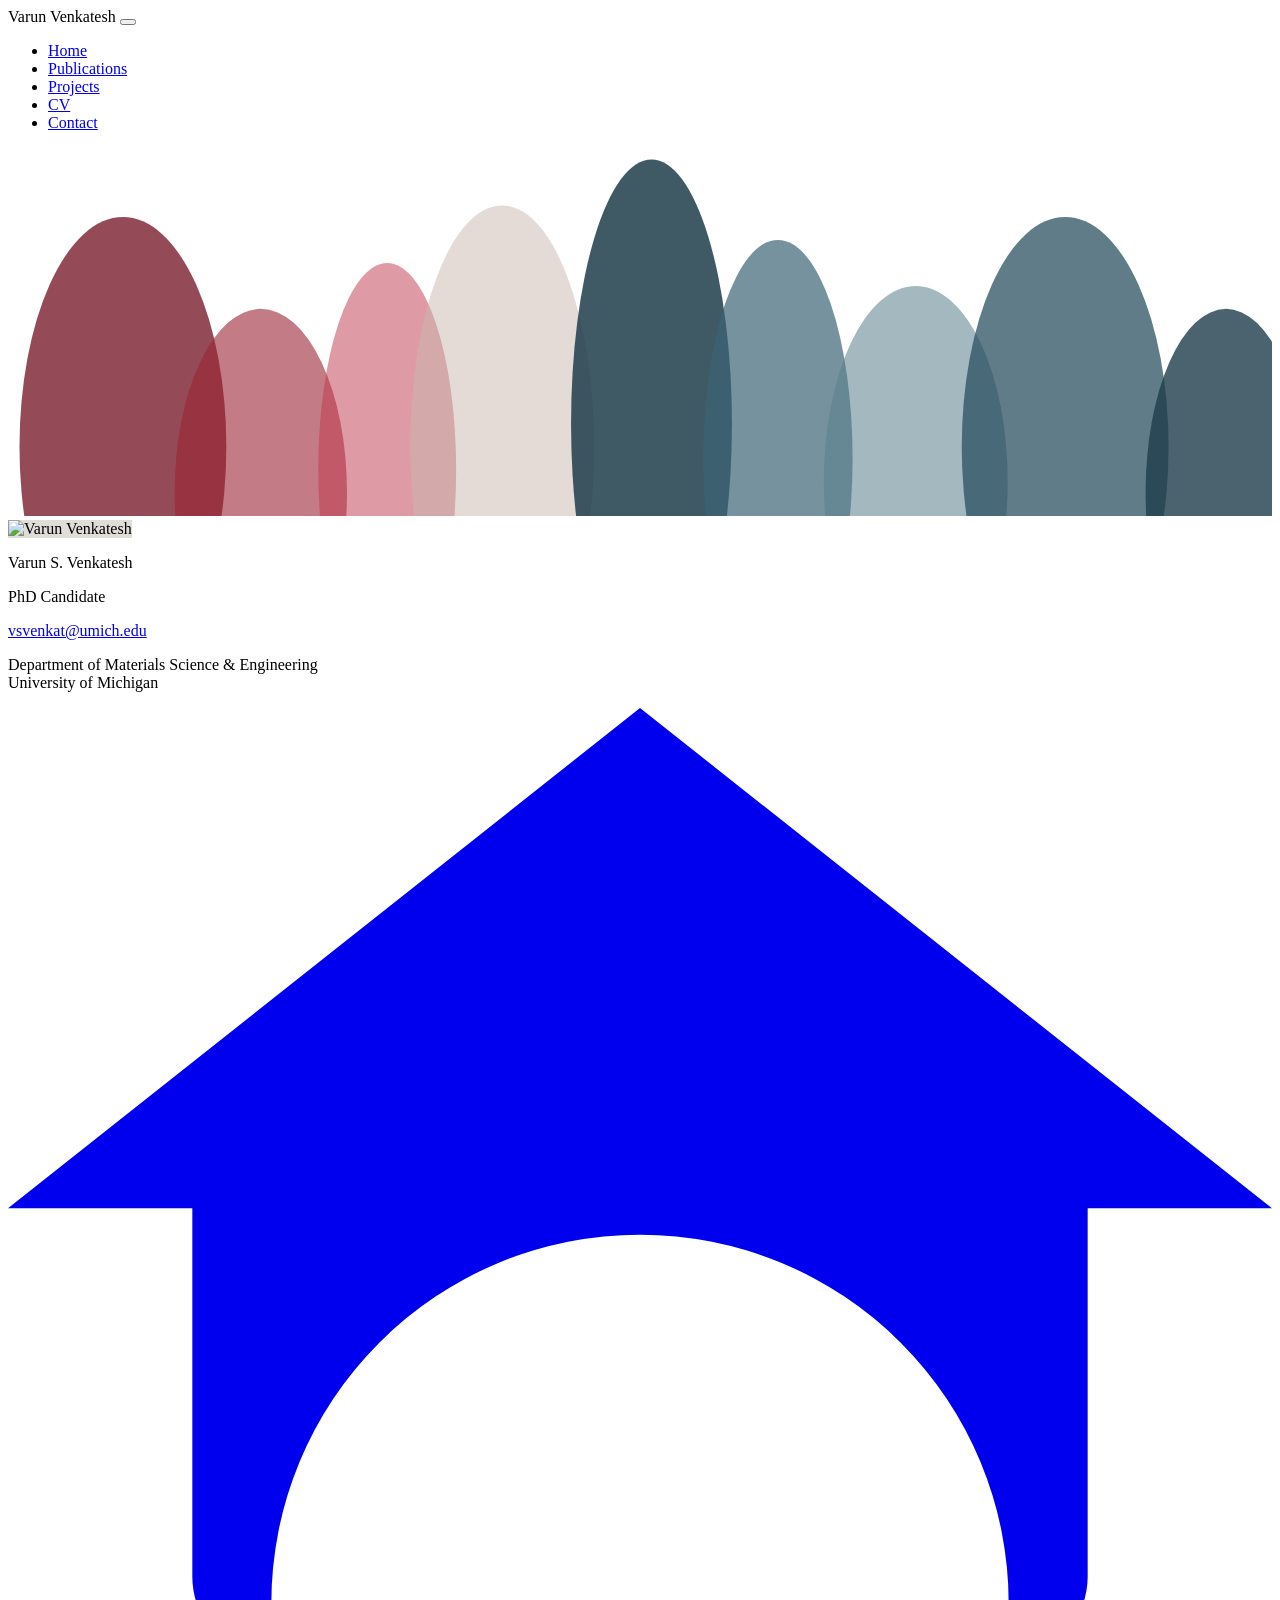
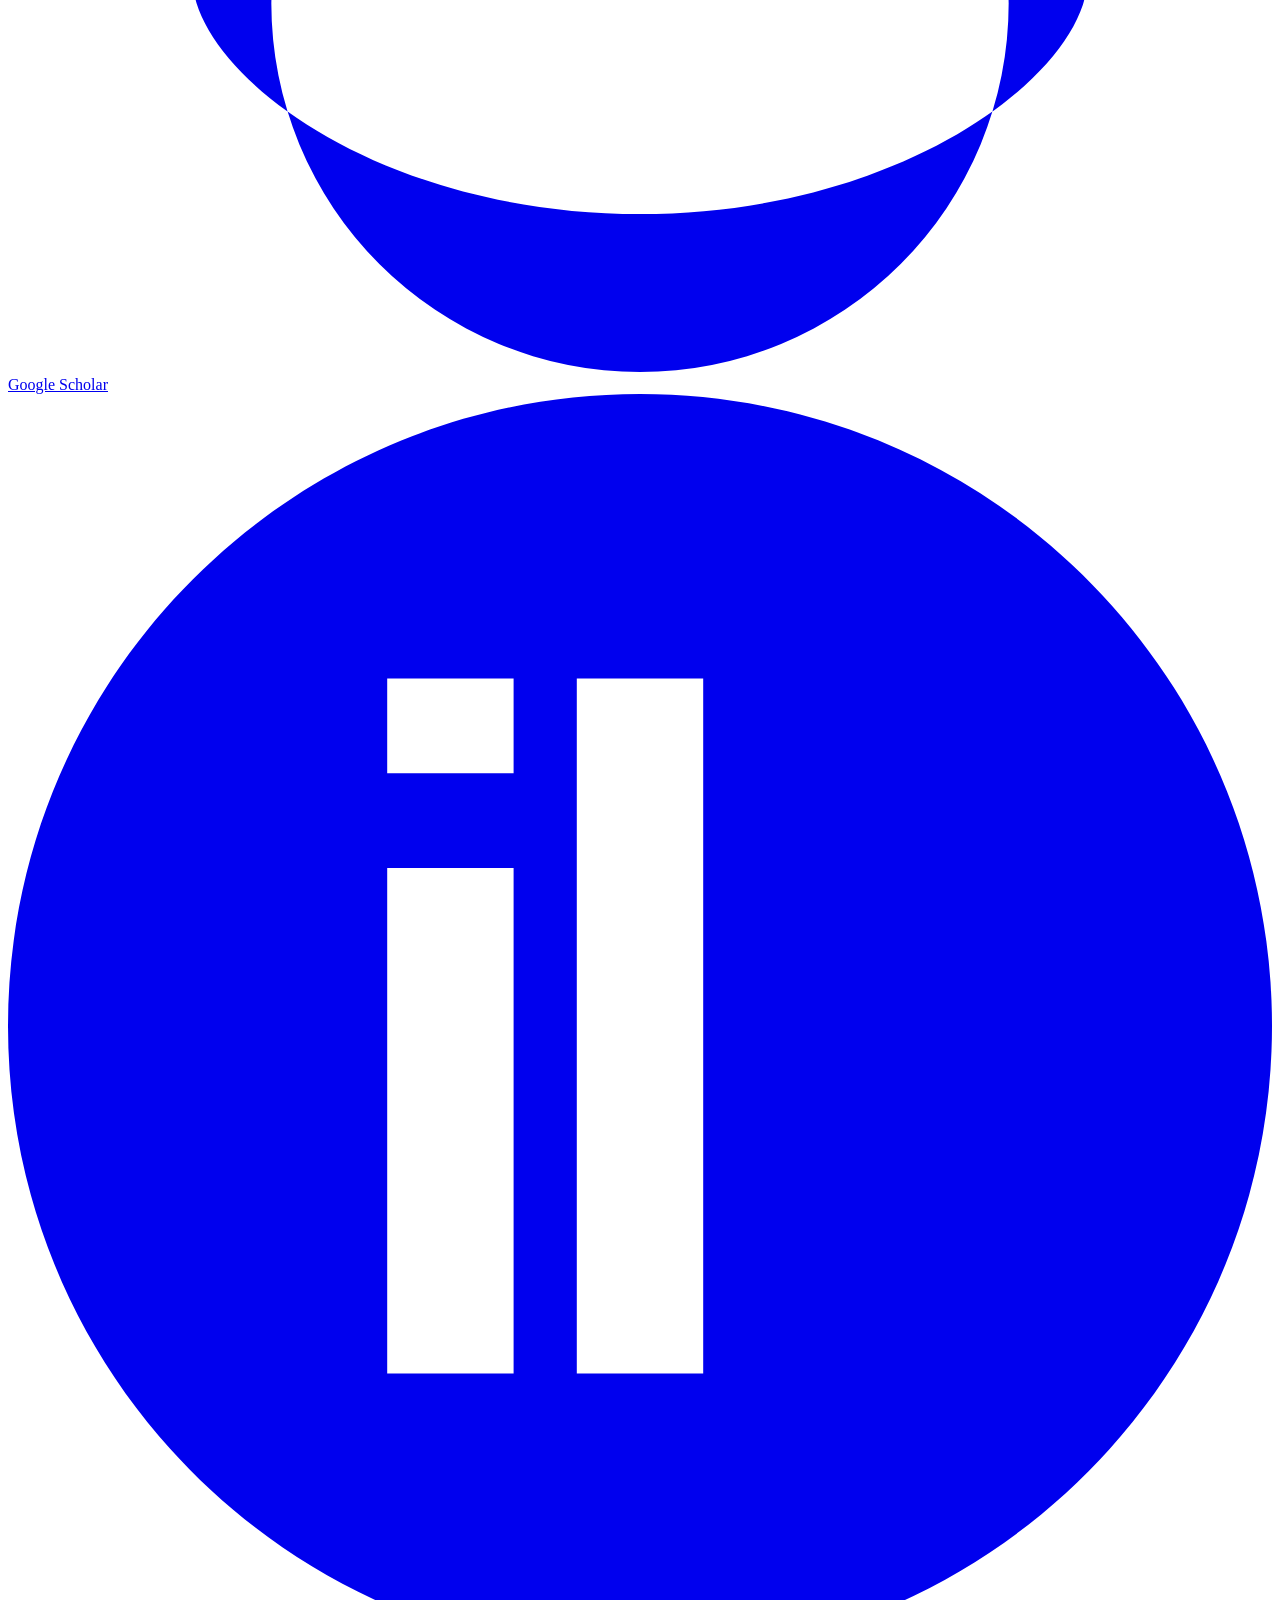
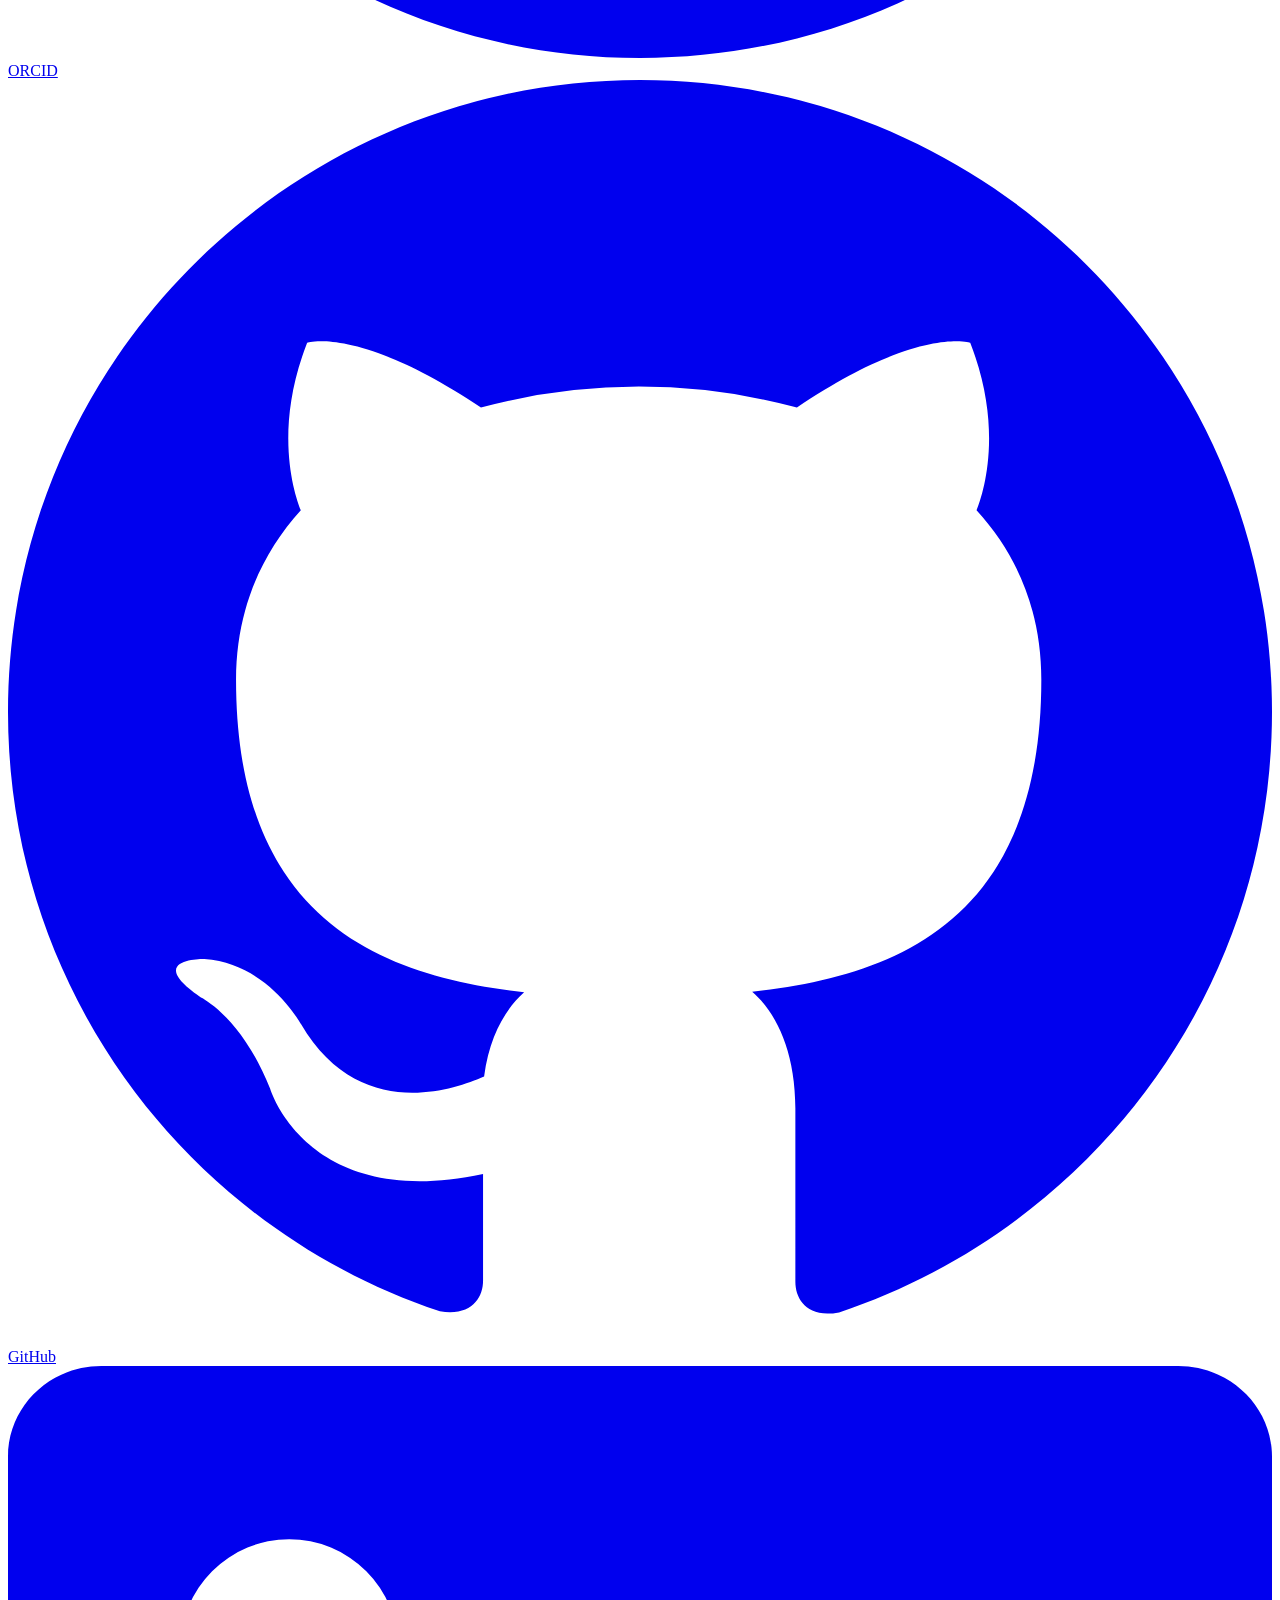
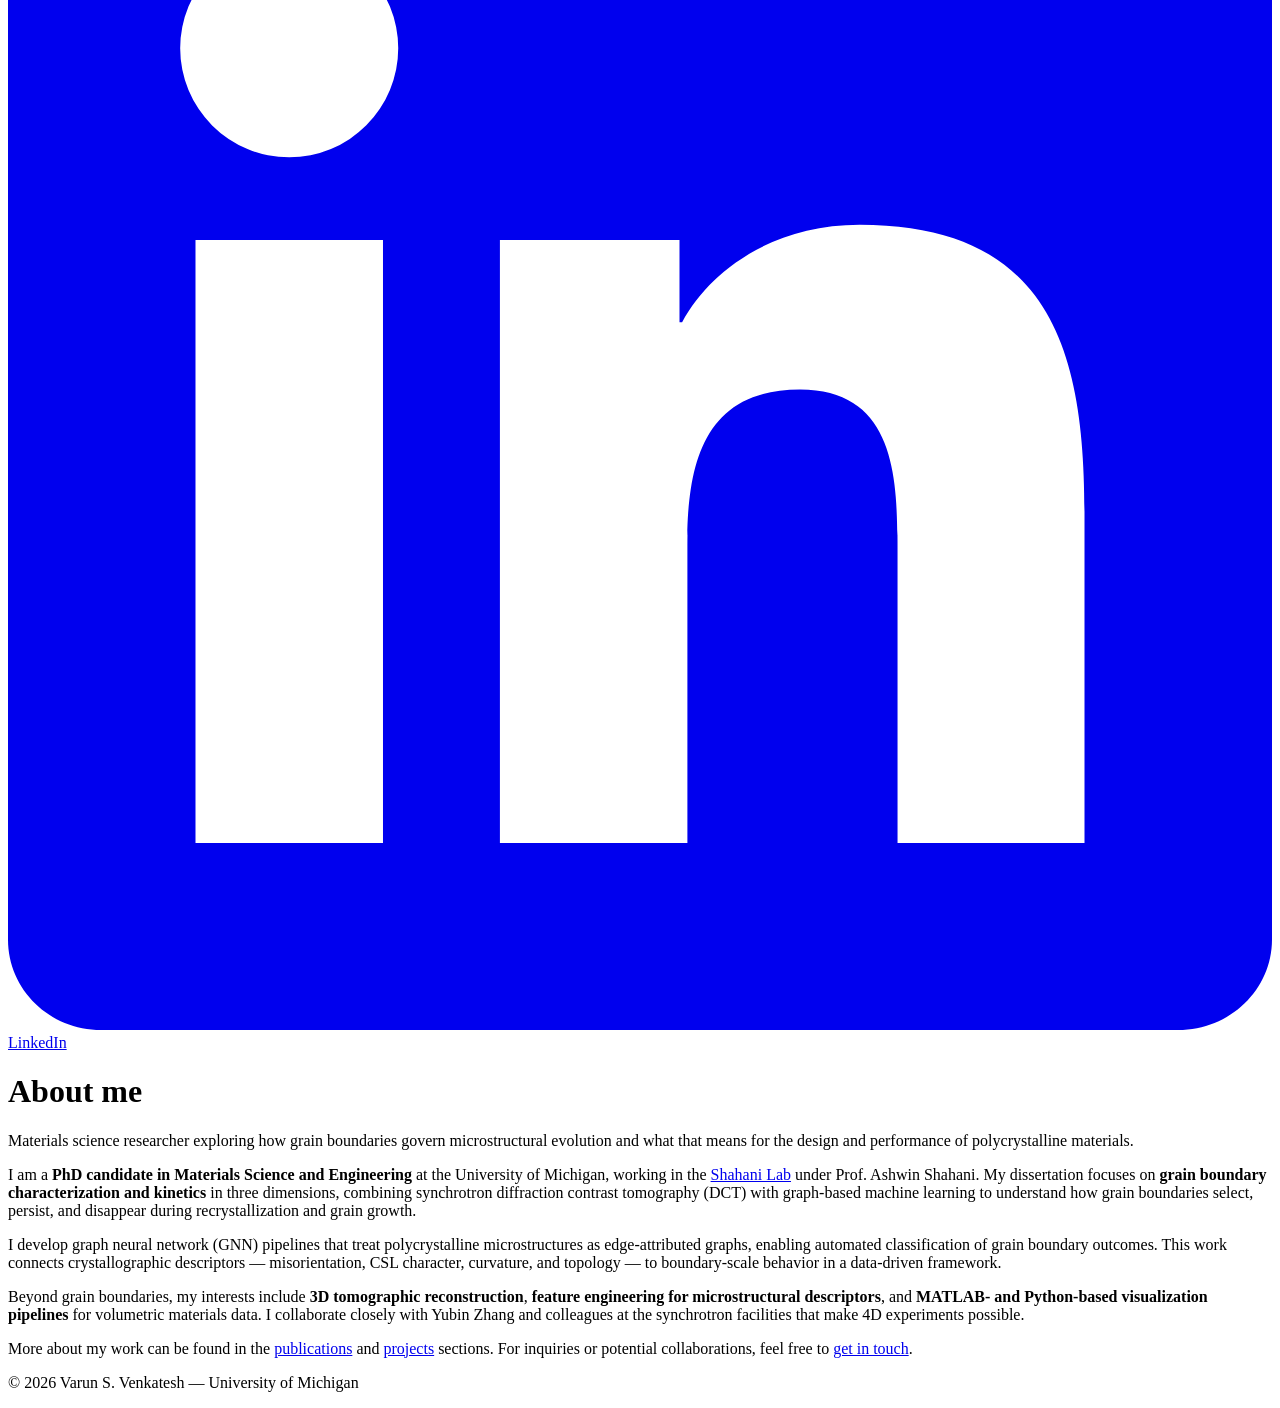
==== index.html @ a3929ce4 "Add files via upload" ====
<!DOCTYPE html>
<html lang="en">
<head>
  <meta charset="UTF-8" />
  <meta name="viewport" content="width=device-width, initial-scale=1.0" />
  <title>Varun Venkatesh — Materials Science Researcher</title>
  <meta name="description" content="Varun Venkatesh — materials science researcher at the University of Michigan working on grain boundary analysis, microstructural characterization, and machine learning for polycrystalline systems." />
  <link rel="preconnect" href="https://fonts.googleapis.com" />
  <link rel="preconnect" href="https://fonts.gstatic.com" crossorigin />
  <link href="https://fonts.googleapis.com/css2?family=DM+Sans:wght@400;500;600;700&family=Lora:ital,wght@0,400;0,700;1,400&display=swap" rel="stylesheet" />
  <link rel="stylesheet" href="assets/css/style.css" />
</head>
<body>

<!-- ── Navigation ───────────────────────────── -->
<nav>
  <div class="nav-inner">
    <span class="nav-brand">Varun Venkatesh</span>
    <button class="hamburger" aria-label="Menu">
      <span></span><span></span><span></span>
    </button>
    <ul class="nav-links">
      <li><a href="index.html" class="active">Home</a></li>
      <li><a href="publications.html">Publications</a></li>
      <li><a href="projects.html">Projects</a></li>
      <li><a href="cv.html">CV</a></li>
      <li><a href="contact.html">Contact</a></li>
    </ul>
  </div>
</nav>

<!-- ── Hero Banner ──────────────────────────── -->
<!-- Replace the SVG below with an <img src="assets/img/banner.jpg"> if you have a banner photo -->
<div class="hero-banner-fallback" aria-hidden="true">
  <svg viewBox="0 0 1100 320" preserveAspectRatio="xMidYMid slice" xmlns="http://www.w3.org/2000/svg">
    <!-- abstract silhouette shapes inspired by reference site -->
    <ellipse cx="100" cy="260" rx="90" ry="200" fill="#7a1e2e" opacity="0.8"/>
    <ellipse cx="220" cy="300" rx="75" ry="160" fill="#9b2335" opacity="0.6"/>
    <ellipse cx="330" cy="280" rx="60" ry="180" fill="#c0394d" opacity="0.5"/>
    <ellipse cx="430" cy="260" rx="80" ry="210" fill="#c9b8b0" opacity="0.5"/>
    <ellipse cx="560" cy="240" rx="70" ry="230" fill="#1e3d4a" opacity="0.85"/>
    <ellipse cx="670" cy="270" rx="65" ry="190" fill="#3d6475" opacity="0.7"/>
    <ellipse cx="790" cy="290" rx="80" ry="170" fill="#5a7e8c" opacity="0.55"/>
    <ellipse cx="920" cy="260" rx="90" ry="200" fill="#2a5060" opacity="0.75"/>
    <ellipse cx="1060" cy="300" rx="70" ry="160" fill="#1e3d4a" opacity="0.8"/>
  </svg>
</div>

<!-- ── Main Content ──────────────────────────── -->
<main class="page-wrapper">
  <div class="profile-row">

    <!-- Left: profile card -->
    <aside class="profile-card">
      <!-- Replace src with your actual photo path -->
      <img
        class="profile-photo"
        src="assets/img/profile.jpg"
        alt="Varun Venkatesh"
        onerror="this.style.background='#e0ddd8';this.removeAttribute('src')"
      />
      <p class="profile-name">Varun S. Venkatesh</p>
      <p class="profile-title">PhD Candidate</p>
      <a class="profile-email" href="mailto:vsvenkat@umich.edu">vsvenkat@umich.edu</a>
      <p class="profile-affil">
        Department of Materials Science &amp; Engineering<br/>
        University of Michigan
      </p>

      <div class="social-links">
        <a href="https://scholar.google.com" target="_blank" rel="noopener">
          <!-- Google Scholar icon -->
          <svg class="social-icon" viewBox="0 0 24 24" fill="currentColor" xmlns="http://www.w3.org/2000/svg">
            <path d="M12 24a7 7 0 1 1 0-14 7 7 0 0 1 0 14zm0-24L0 9.5h3.5v7C3.5 18.3 7 21 12 21s8.5-2.7 8.5-4.5v-7H24L12 0z"/>
          </svg>
          Google Scholar
        </a>
        <a href="https://orcid.org" target="_blank" rel="noopener">
          <svg class="social-icon" viewBox="0 0 24 24" fill="currentColor" xmlns="http://www.w3.org/2000/svg">
            <path d="M12 0C5.37 0 0 5.37 0 12s5.37 12 12 12 12-5.37 12-12S18.63 0 12 0zm-1.2 5.4h2.4v13.2h-2.4V5.4zm-3.6 0h2.4v1.8H7.2V5.4zm0 3.6h2.4v9.6H7.2V9z"/>
          </svg>
          ORCID
        </a>
        <a href="https://github.com/yourusername" target="_blank" rel="noopener">
          <svg class="social-icon" viewBox="0 0 24 24" fill="currentColor" xmlns="http://www.w3.org/2000/svg">
            <path d="M12 0C5.37 0 0 5.37 0 12c0 5.3 3.44 9.8 8.2 11.38.6.1.82-.26.82-.58v-2.03c-3.34.72-4.04-1.61-4.04-1.61-.54-1.38-1.33-1.75-1.33-1.75-1.08-.74.08-.72.08-.72 1.2.08 1.83 1.23 1.83 1.23 1.07 1.83 2.8 1.3 3.48 1 .1-.78.42-1.3.76-1.6-2.67-.3-5.47-1.33-5.47-5.93 0-1.31.47-2.38 1.23-3.22-.12-.3-.53-1.52.12-3.18 0 0 1-.32 3.3 1.23a11.5 11.5 0 0 1 6 0c2.28-1.55 3.29-1.23 3.29-1.23.65 1.66.24 2.88.12 3.18.77.84 1.23 1.91 1.23 3.22 0 4.61-2.81 5.63-5.49 5.92.43.37.82 1.1.82 2.22v3.29c0 .32.21.7.83.58C20.57 21.8 24 17.3 24 12c0-6.63-5.37-12-12-12z"/>
          </svg>
          GitHub
        </a>
        <a href="https://linkedin.com" target="_blank" rel="noopener">
          <svg class="social-icon" viewBox="0 0 24 24" fill="currentColor" xmlns="http://www.w3.org/2000/svg">
            <path d="M20.45 20.45h-3.56v-5.57c0-1.33-.03-3.04-1.85-3.04-1.86 0-2.14 1.45-2.14 2.95v5.66H9.34V9h3.41v1.56h.05c.48-.9 1.64-1.85 3.37-1.85 3.6 0 4.27 2.37 4.27 5.45v6.3zM5.34 7.43a2.07 2.07 0 1 1 0-4.14 2.07 2.07 0 0 1 0 4.14zm1.78 13.02H3.56V9h3.56v11.45zM22.22 0H1.77C.79 0 0 .77 0 1.72v20.56C0 23.23.79 24 1.77 24h20.45C23.2 24 24 23.23 24 22.28V1.72C24 .77 23.2 0 22.22 0z"/>
          </svg>
          LinkedIn
        </a>
      </div>
    </aside>

    <!-- Right: bio -->
    <div class="bio-col">
      <h1>About me</h1>
      <p class="tagline">
        Materials science researcher exploring how grain boundaries govern microstructural evolution and what that means for the design and performance of polycrystalline materials.
      </p>
      <p>
        I am a <strong>PhD candidate in Materials Science and Engineering</strong> at the University of Michigan, working in the <a href="https://shahanilab.engin.umich.edu" target="_blank" rel="noopener">Shahani Lab</a> under Prof. Ashwin Shahani. My dissertation focuses on <strong>grain boundary characterization and kinetics</strong> in three dimensions, combining synchrotron diffraction contrast tomography (DCT) with graph-based machine learning to understand how grain boundaries select, persist, and disappear during recrystallization and grain growth.
      </p>
      <p>
        I develop graph neural network (GNN) pipelines that treat polycrystalline microstructures as edge-attributed graphs, enabling automated classification of grain boundary outcomes. This work connects crystallographic descriptors — misorientation, CSL character, curvature, and topology — to boundary-scale behavior in a data-driven framework.
      </p>
      <p>
        Beyond grain boundaries, my interests include <strong>3D tomographic reconstruction</strong>, <strong>feature engineering for microstructural descriptors</strong>, and <strong>MATLAB- and Python-based visualization pipelines</strong> for volumetric materials data. I collaborate closely with Yubin Zhang and colleagues at the synchrotron facilities that make 4D experiments possible.
      </p>
      <p>
        More about my work can be found in the <a href="publications.html">publications</a> and <a href="projects.html">projects</a> sections. For inquiries or potential collaborations, feel free to <a href="contact.html">get in touch</a>.
      </p>
    </div>

  </div>
</main>

<footer>
  <p>&copy; 2026 Varun S. Venkatesh &mdash; University of Michigan</p>
</footer>

<script src="assets/js/main.js"></script>
</body>
</html>
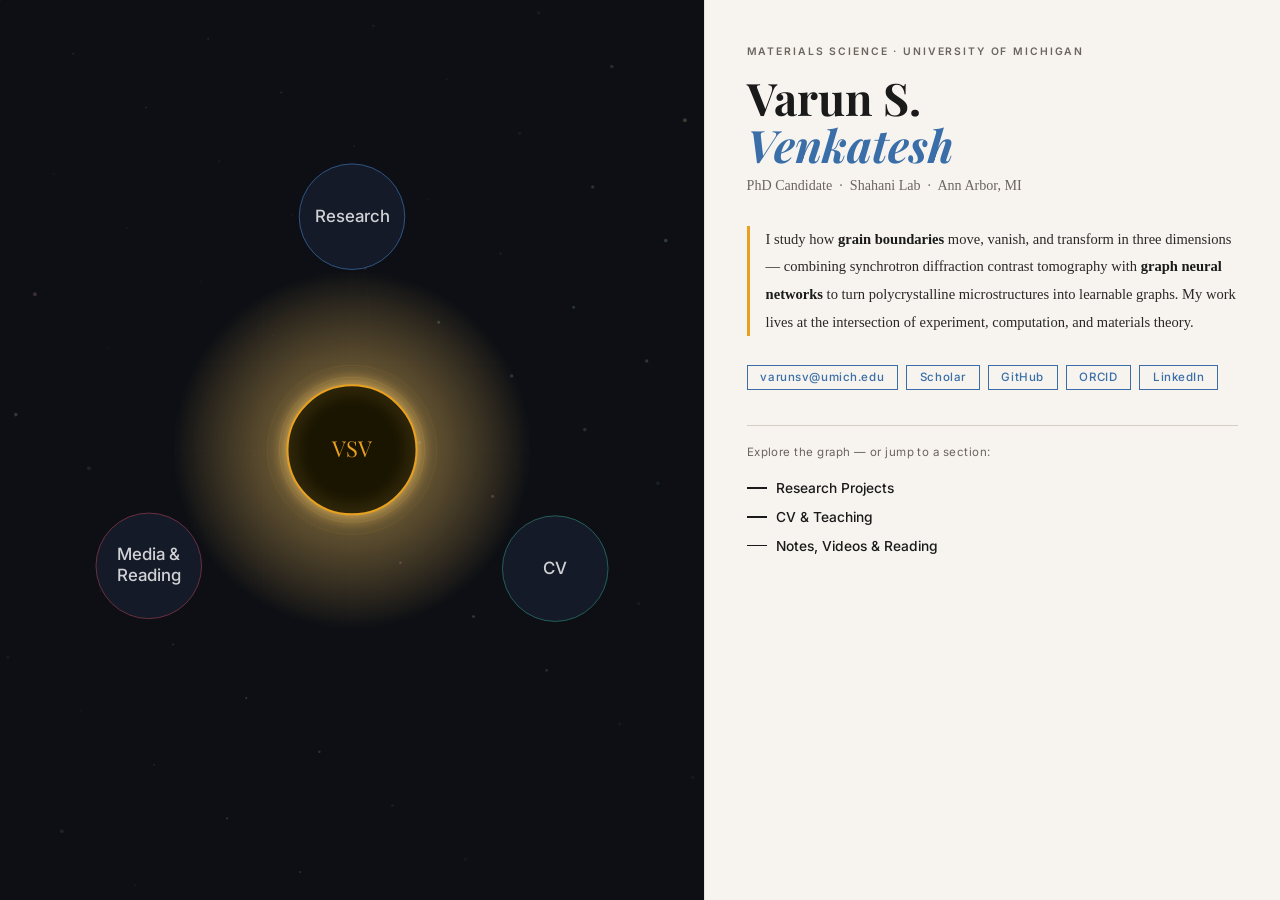
==== commit e466954c: "Rename index_2.html to index.html" ====
--- a/index.html
+++ b/index.html
@@ -1,128 +1,1004 @@
 <!DOCTYPE html>
 <html lang="en">
 <head>
-  <meta charset="UTF-8" />
-  <meta name="viewport" content="width=device-width, initial-scale=1.0" />
-  <title>Varun Venkatesh — Materials Science Researcher</title>
-  <meta name="description" content="Varun Venkatesh — materials science researcher at the University of Michigan working on grain boundary analysis, microstructural characterization, and machine learning for polycrystalline systems." />
-  <link rel="preconnect" href="https://fonts.googleapis.com" />
-  <link rel="preconnect" href="https://fonts.gstatic.com" crossorigin />
-  <link href="https://fonts.googleapis.com/css2?family=DM+Sans:wght@400;500;600;700&family=Lora:ital,wght@0,400;0,700;1,400&display=swap" rel="stylesheet" />
-  <link rel="stylesheet" href="assets/css/style.css" />
+<meta charset="UTF-8"/>
+<meta name="viewport" content="width=device-width, initial-scale=1.0"/>
+<title>Varun S. Venkatesh</title>
+<link rel="preconnect" href="https://fonts.googleapis.com"/>
+<link rel="preconnect" href="https://fonts.gstatic.com" crossorigin/>
+<link href="https://fonts.googleapis.com/css2?family=Playfair+Display:ital,wght@0,400;0,700;1,400&family=Inter:wght@300;400;500;600&display=swap" rel="stylesheet"/>
+<style>
+*,*::before,*::after{box-sizing:border-box;margin:0;padding:0}
+html,body{width:100%;height:100%;overflow:hidden;background:#0d0f14}
+
+:root{
+  --bg:#0d0f14;
+  --bg2:#12151c;
+  --panel:#f7f4ef;
+  --panel2:#ede9e1;
+  --panel3:#e2ddd4;
+  --ink:#1a1a1a;
+  --muted:#6b6560;
+  --border:#d4cec4;
+  --accent:#e8a020;
+  --accent2:#f0c060;
+  --blue:#3a6ea8;
+  --blue2:#5a90cc;
+  --teal:#2a7a6a;
+  --rose:#8a3a4a;
+  --purple:#5a3a7a;
+  --green:#3a6a3a;
+}
+
+/* ── LAYOUT ── */
+#app{display:flex;width:100vw;height:100vh;overflow:hidden}
+
+/* ── LEFT GRAPH ── */
+#graph-side{
+  position:relative;flex:0 0 55%;height:100%;
+  background:var(--bg);overflow:hidden;
+}
+#graph-canvas{position:absolute;inset:0;width:100%;height:100%}
+
+#back-btn{
+  position:absolute;top:1.2rem;left:1.2rem;z-index:10;
+  font-family:'Inter',sans-serif;font-size:.68rem;font-weight:500;
+  letter-spacing:.1em;text-transform:uppercase;
+  color:rgba(255,255,255,.4);background:rgba(255,255,255,.06);
+  border:1px solid rgba(255,255,255,.12);padding:.35rem .9rem;
+  cursor:pointer;opacity:0;pointer-events:none;
+  transition:opacity .3s,color .2s,background .2s;border-radius:2px;
+}
+#back-btn.vis{opacity:1;pointer-events:all}
+#back-btn:hover{color:var(--accent);background:rgba(232,160,32,.1);border-color:rgba(232,160,32,.3)}
+
+#graph-label{
+  position:absolute;top:1.2rem;right:1.2rem;z-index:10;
+  font-family:'Playfair Display',serif;font-size:.9rem;font-style:italic;
+  color:rgba(255,255,255,.3);opacity:0;transition:opacity .4s;pointer-events:none;
+}
+#graph-label.vis{opacity:1}
+
+/* ── RIGHT CONTENT ── */
+#content-side{
+  flex:1;height:100%;overflow-y:auto;
+  background:var(--panel);
+  border-left:1px solid rgba(0,0,0,.08);
+}
+#content-side::-webkit-scrollbar{width:3px}
+#content-side::-webkit-scrollbar-thumb{background:var(--border)}
+
+#content-inner{padding:2.8rem 2.6rem 5rem}
+
+/* HOME */
+.h-eyebrow{
+  font-family:'Inter',sans-serif;font-size:.65rem;font-weight:600;
+  letter-spacing:.18em;text-transform:uppercase;color:var(--muted);margin-bottom:1rem;
+}
+.h-name{
+  font-family:'Playfair Display',serif;font-size:2.8rem;line-height:1.05;
+  color:var(--ink);margin-bottom:.4rem;
+}
+.h-name span{color:var(--blue);font-style:italic}
+.h-role{font-size:.88rem;color:var(--muted);margin-bottom:1.8rem;line-height:1.6}
+
+.h-bio{
+  font-size:.91rem;line-height:1.9;color:#2a2826;
+  border-left:3px solid var(--accent);padding-left:1rem;margin-bottom:1.8rem;
+}
+.h-bio strong{font-weight:600;color:var(--ink)}
+
+.h-links{display:flex;flex-wrap:wrap;gap:.5rem;margin-bottom:2.2rem}
+.h-link{
+  font-family:'Inter',sans-serif;font-size:.72rem;font-weight:500;
+  letter-spacing:.05em;color:var(--blue);border:1px solid var(--blue);
+  padding:.28rem .8rem;text-decoration:none;transition:all .18s;
+}
+.h-link:hover{background:var(--blue);color:#fff}
+
+.h-hint{
+  font-family:'Inter',sans-serif;font-size:.72rem;color:var(--muted);
+  letter-spacing:.04em;border-top:1px solid var(--border);padding-top:1.2rem;
+  margin-bottom:.9rem;
+}
+.nav-btn{
+  display:flex;align-items:center;gap:.6rem;
+  font-family:'Inter',sans-serif;font-size:.86rem;font-weight:500;
+  color:var(--ink);background:none;border:none;cursor:pointer;
+  padding:.4rem 0;transition:color .15s;width:100%;text-align:left;
+}
+.nav-btn::before{
+  content:'';display:block;width:20px;height:1.5px;
+  background:currentColor;transition:width .2s;flex-shrink:0;
+}
+.nav-btn:hover{color:var(--blue)}
+.nav-btn:hover::before{width:32px}
+
+/* SECTION */
+.s-back{
+  display:flex;align-items:center;gap:.5rem;
+  font-family:'Inter',sans-serif;font-size:.68rem;font-weight:500;
+  letter-spacing:.1em;text-transform:uppercase;color:var(--muted);
+  background:none;border:none;cursor:pointer;margin-bottom:2rem;
+  padding:0;transition:color .15s;
+}
+.s-back svg{width:13px;height:13px;stroke:currentColor;fill:none;stroke-width:2.5}
+.s-back:hover{color:var(--ink)}
+
+.s-eyebrow{
+  font-family:'Inter',sans-serif;font-size:.65rem;font-weight:600;
+  letter-spacing:.16em;text-transform:uppercase;color:var(--muted);margin-bottom:.7rem;
+}
+.s-title{
+  font-family:'Playfair Display',serif;font-size:2rem;color:var(--ink);
+  margin-bottom:.35rem;line-height:1.15;
+}
+.s-sub{font-size:.85rem;color:var(--muted);margin-bottom:1.8rem;line-height:1.6}
+
+/* item cards */
+.icard{
+  border:1px solid var(--border);background:var(--panel);
+  padding:1rem 1.15rem;margin-bottom:.75rem;cursor:pointer;
+  transition:border-color .18s,background .15s,transform .15s;position:relative;
+}
+.icard:hover{border-color:#aaa;background:var(--panel2);transform:translateY(-1px)}
+.icard.active{border-color:var(--blue);background:var(--panel2)}
+.icard .ic-tag{
+  font-family:'Inter',sans-serif;font-size:.62rem;font-weight:600;
+  letter-spacing:.1em;text-transform:uppercase;color:var(--muted);margin-bottom:.35rem;
+}
+.icard .ic-title{font-size:.9rem;font-weight:600;color:var(--ink);line-height:1.4;margin-bottom:.2rem}
+.icard .ic-sub{font-size:.78rem;color:var(--muted);line-height:1.5}
+.icard .ic-arr{
+  position:absolute;right:.9rem;top:50%;transform:translateY(-50%);
+  font-size:1.1rem;color:var(--border);transition:color .15s,right .15s;
+}
+.icard:hover .ic-arr{color:var(--blue);right:.6rem}
+
+/* detail */
+.detbox{
+  background:var(--panel2);border:1px solid var(--border);
+  border-left:3px solid var(--blue);
+  padding:1.3rem 1.4rem;margin-bottom:1.2rem;
+  animation:fadeup .28s ease;
+}
+@keyframes fadeup{from{opacity:0;transform:translateY(6px)}to{opacity:1;transform:none}}
+.det-tag{font-family:'Inter',sans-serif;font-size:.62rem;font-weight:600;letter-spacing:.1em;text-transform:uppercase;color:var(--blue);margin-bottom:.5rem}
+.det-title{font-family:'Playfair Display',serif;font-size:1.3rem;color:var(--ink);line-height:1.25;margin-bottom:.6rem}
+.det-authors{font-size:.8rem;color:var(--muted);margin-bottom:.2rem}
+.det-venue{font-size:.78rem;color:var(--blue);font-style:italic;margin-bottom:.9rem}
+.det-body{font-size:.85rem;line-height:1.85;color:#2a2826;margin-bottom:.9rem}
+.det-links{display:flex;gap:.5rem;flex-wrap:wrap}
+.det-link{
+  font-family:'Inter',sans-serif;font-size:.7rem;font-weight:500;
+  color:var(--blue);border:1px solid var(--blue);padding:.25rem .7rem;
+  text-decoration:none;transition:all .15s;background:none;cursor:pointer;
+}
+.det-link:hover{background:var(--blue);color:#fff}
+
+/* fact grid */
+.fact-grid{display:grid;grid-template-columns:1fr 1fr;gap:.6rem;margin-bottom:1.4rem}
+.fact-card{background:var(--panel2);border:1px solid var(--border);padding:.9rem 1rem}
+.fact-card .fk{font-family:'Inter',sans-serif;font-size:.62rem;font-weight:600;letter-spacing:.1em;text-transform:uppercase;color:var(--muted);margin-bottom:.3rem}
+.fact-card .fv{font-size:.85rem;font-weight:500;color:var(--ink);line-height:1.5}
+
+/* cv section heads */
+.cv-head{
+  font-family:'Inter',sans-serif;font-size:.65rem;font-weight:600;
+  letter-spacing:.14em;text-transform:uppercase;color:var(--blue);
+  border-bottom:1px solid var(--border);padding-bottom:.3rem;margin:1.3rem 0 .7rem;
+}
+.cv-row{display:grid;grid-template-columns:72px 1fr;gap:.25rem .8rem;margin-bottom:.7rem;font-size:.84rem}
+.cv-yr{color:var(--muted);font-size:.75rem;padding-top:.1rem;font-family:'Inter',sans-serif}
+.cv-d strong{display:block;font-weight:600;color:var(--ink)}
+.cv-d span{color:var(--muted);font-size:.75rem}
+
+/* media rows */
+.mrow{border-bottom:1px solid var(--border);padding:.8rem 0;cursor:pointer}
+.mrow:last-child{border-bottom:none}
+.mrow:hover .mrow-title{color:var(--blue)}
+.mrow-tag{font-family:'Inter',sans-serif;font-size:.6rem;font-weight:600;letter-spacing:.1em;text-transform:uppercase;color:var(--muted);margin-bottom:.2rem}
+.mrow-title{font-size:.88rem;font-weight:500;color:var(--ink);transition:color .15s;margin-bottom:.15rem}
+.mrow-sub{font-size:.77rem;color:var(--muted);line-height:1.5}
+
+.divider{border:none;border-top:1px solid var(--border);margin:1.3rem 0}
+
+/* tooltip */
+#tooltip{
+  position:fixed;background:rgba(15,17,25,.92);color:rgba(255,255,255,.9);
+  font-family:'Inter',sans-serif;font-size:.7rem;letter-spacing:.03em;
+  padding:5px 11px;pointer-events:none;opacity:0;transition:opacity .1s;
+  z-index:300;white-space:nowrap;border-radius:2px;
+}
+</style>
 </head>
 <body>
-
-<!-- ── Navigation ───────────────────────────── -->
-<nav>
-  <div class="nav-inner">
-    <span class="nav-brand">Varun Venkatesh</span>
-    <button class="hamburger" aria-label="Menu">
-      <span></span><span></span><span></span>
-    </button>
-    <ul class="nav-links">
-      <li><a href="index.html" class="active">Home</a></li>
-      <li><a href="publications.html">Publications</a></li>
-      <li><a href="projects.html">Projects</a></li>
-      <li><a href="cv.html">CV</a></li>
-      <li><a href="contact.html">Contact</a></li>
-    </ul>
+<div id="app">
+  <div id="graph-side">
+    <canvas id="graph-canvas"></canvas>
+    <button id="back-btn">← overview</button>
+    <span id="graph-label"></span>
   </div>
-</nav>
-
-<!-- ── Hero Banner ──────────────────────────── -->
-<!-- Replace the SVG below with an <img src="assets/img/banner.jpg"> if you have a banner photo -->
-<div class="hero-banner-fallback" aria-hidden="true">
-  <svg viewBox="0 0 1100 320" preserveAspectRatio="xMidYMid slice" xmlns="http://www.w3.org/2000/svg">
-    <!-- abstract silhouette shapes inspired by reference site -->
-    <ellipse cx="100" cy="260" rx="90" ry="200" fill="#7a1e2e" opacity="0.8"/>
-    <ellipse cx="220" cy="300" rx="75" ry="160" fill="#9b2335" opacity="0.6"/>
-    <ellipse cx="330" cy="280" rx="60" ry="180" fill="#c0394d" opacity="0.5"/>
-    <ellipse cx="430" cy="260" rx="80" ry="210" fill="#c9b8b0" opacity="0.5"/>
-    <ellipse cx="560" cy="240" rx="70" ry="230" fill="#1e3d4a" opacity="0.85"/>
-    <ellipse cx="670" cy="270" rx="65" ry="190" fill="#3d6475" opacity="0.7"/>
-    <ellipse cx="790" cy="290" rx="80" ry="170" fill="#5a7e8c" opacity="0.55"/>
-    <ellipse cx="920" cy="260" rx="90" ry="200" fill="#2a5060" opacity="0.75"/>
-    <ellipse cx="1060" cy="300" rx="70" ry="160" fill="#1e3d4a" opacity="0.8"/>
-  </svg>
+  <div id="content-side">
+    <div id="content-inner">
+      <div id="view-home">
+        <p class="h-eyebrow">Materials Science · University of Michigan</p>
+        <h1 class="h-name">Varun S.<br/><span>Venkatesh</span></h1>
+        <p class="h-role">PhD Candidate &nbsp;·&nbsp; Shahani Lab &nbsp;·&nbsp; Ann Arbor, MI</p>
+        <p class="h-bio">
+          I study how <strong>grain boundaries</strong> move, vanish, and transform in three dimensions —
+          combining synchrotron diffraction contrast tomography with <strong>graph neural networks</strong>
+          to turn polycrystalline microstructures into learnable graphs. My work lives at the
+          intersection of experiment, computation, and materials theory.
+        </p>
+        <div class="h-links">
+          <a class="h-link" href="mailto:varunsv@umich.edu">varunsv@umich.edu</a>
+          <a class="h-link" href="https://scholar.google.com" target="_blank">Scholar</a>
+          <a class="h-link" href="https://github.com" target="_blank">GitHub</a>
+          <a class="h-link" href="https://orcid.org" target="_blank">ORCID</a>
+          <a class="h-link" href="https://linkedin.com" target="_blank">LinkedIn</a>
+        </div>
+        <p class="h-hint">Explore the graph — or jump to a section:</p>
+        <button class="nav-btn" onclick="activateSection('research')">Research Projects</button>
+        <button class="nav-btn" onclick="activateSection('cv')">CV &amp; Teaching</button>
+        <button class="nav-btn" onclick="activateSection('media')">Notes, Videos &amp; Reading</button>
+      </div>
+      <div id="view-section" style="display:none"></div>
+    </div>
+  </div>
 </div>
-
-<!-- ── Main Content ──────────────────────────── -->
-<main class="page-wrapper">
-  <div class="profile-row">
-
-    <!-- Left: profile card -->
-    <aside class="profile-card">
-      <!-- Replace src with your actual photo path -->
-      <img
-        class="profile-photo"
-        src="assets/img/profile.jpg"
-        alt="Varun Venkatesh"
-        onerror="this.style.background='#e0ddd8';this.removeAttribute('src')"
-      />
-      <p class="profile-name">Varun S. Venkatesh</p>
-      <p class="profile-title">PhD Candidate</p>
-      <a class="profile-email" href="mailto:vsvenkat@umich.edu">vsvenkat@umich.edu</a>
-      <p class="profile-affil">
-        Department of Materials Science &amp; Engineering<br/>
-        University of Michigan
-      </p>
-
-      <div class="social-links">
-        <a href="https://scholar.google.com" target="_blank" rel="noopener">
-          <!-- Google Scholar icon -->
-          <svg class="social-icon" viewBox="0 0 24 24" fill="currentColor" xmlns="http://www.w3.org/2000/svg">
-            <path d="M12 24a7 7 0 1 1 0-14 7 7 0 0 1 0 14zm0-24L0 9.5h3.5v7C3.5 18.3 7 21 12 21s8.5-2.7 8.5-4.5v-7H24L12 0z"/>
-          </svg>
-          Google Scholar
-        </a>
-        <a href="https://orcid.org" target="_blank" rel="noopener">
-          <svg class="social-icon" viewBox="0 0 24 24" fill="currentColor" xmlns="http://www.w3.org/2000/svg">
-            <path d="M12 0C5.37 0 0 5.37 0 12s5.37 12 12 12 12-5.37 12-12S18.63 0 12 0zm-1.2 5.4h2.4v13.2h-2.4V5.4zm-3.6 0h2.4v1.8H7.2V5.4zm0 3.6h2.4v9.6H7.2V9z"/>
-          </svg>
-          ORCID
-        </a>
-        <a href="https://github.com/yourusername" target="_blank" rel="noopener">
-          <svg class="social-icon" viewBox="0 0 24 24" fill="currentColor" xmlns="http://www.w3.org/2000/svg">
-            <path d="M12 0C5.37 0 0 5.37 0 12c0 5.3 3.44 9.8 8.2 11.38.6.1.82-.26.82-.58v-2.03c-3.34.72-4.04-1.61-4.04-1.61-.54-1.38-1.33-1.75-1.33-1.75-1.08-.74.08-.72.08-.72 1.2.08 1.83 1.23 1.83 1.23 1.07 1.83 2.8 1.3 3.48 1 .1-.78.42-1.3.76-1.6-2.67-.3-5.47-1.33-5.47-5.93 0-1.31.47-2.38 1.23-3.22-.12-.3-.53-1.52.12-3.18 0 0 1-.32 3.3 1.23a11.5 11.5 0 0 1 6 0c2.28-1.55 3.29-1.23 3.29-1.23.65 1.66.24 2.88.12 3.18.77.84 1.23 1.91 1.23 3.22 0 4.61-2.81 5.63-5.49 5.92.43.37.82 1.1.82 2.22v3.29c0 .32.21.7.83.58C20.57 21.8 24 17.3 24 12c0-6.63-5.37-12-12-12z"/>
-          </svg>
-          GitHub
-        </a>
-        <a href="https://linkedin.com" target="_blank" rel="noopener">
-          <svg class="social-icon" viewBox="0 0 24 24" fill="currentColor" xmlns="http://www.w3.org/2000/svg">
-            <path d="M20.45 20.45h-3.56v-5.57c0-1.33-.03-3.04-1.85-3.04-1.86 0-2.14 1.45-2.14 2.95v5.66H9.34V9h3.41v1.56h.05c.48-.9 1.64-1.85 3.37-1.85 3.6 0 4.27 2.37 4.27 5.45v6.3zM5.34 7.43a2.07 2.07 0 1 1 0-4.14 2.07 2.07 0 0 1 0 4.14zm1.78 13.02H3.56V9h3.56v11.45zM22.22 0H1.77C.79 0 0 .77 0 1.72v20.56C0 23.23.79 24 1.77 24h20.45C23.2 24 24 23.23 24 22.28V1.72C24 .77 23.2 0 22.22 0z"/>
-          </svg>
-          LinkedIn
-        </a>
-      </div>
-    </aside>
-
-    <!-- Right: bio -->
-    <div class="bio-col">
-      <h1>About me</h1>
-      <p class="tagline">
-        Materials science researcher exploring how grain boundaries govern microstructural evolution and what that means for the design and performance of polycrystalline materials.
-      </p>
-      <p>
-        I am a <strong>PhD candidate in Materials Science and Engineering</strong> at the University of Michigan, working in the <a href="https://shahanilab.engin.umich.edu" target="_blank" rel="noopener">Shahani Lab</a> under Prof. Ashwin Shahani. My dissertation focuses on <strong>grain boundary characterization and kinetics</strong> in three dimensions, combining synchrotron diffraction contrast tomography (DCT) with graph-based machine learning to understand how grain boundaries select, persist, and disappear during recrystallization and grain growth.
-      </p>
-      <p>
-        I develop graph neural network (GNN) pipelines that treat polycrystalline microstructures as edge-attributed graphs, enabling automated classification of grain boundary outcomes. This work connects crystallographic descriptors — misorientation, CSL character, curvature, and topology — to boundary-scale behavior in a data-driven framework.
-      </p>
-      <p>
-        Beyond grain boundaries, my interests include <strong>3D tomographic reconstruction</strong>, <strong>feature engineering for microstructural descriptors</strong>, and <strong>MATLAB- and Python-based visualization pipelines</strong> for volumetric materials data. I collaborate closely with Yubin Zhang and colleagues at the synchrotron facilities that make 4D experiments possible.
-      </p>
-      <p>
-        More about my work can be found in the <a href="publications.html">publications</a> and <a href="projects.html">projects</a> sections. For inquiries or potential collaborations, feel free to <a href="contact.html">get in touch</a>.
-      </p>
-    </div>
-
-  </div>
-</main>
-
-<footer>
-  <p>&copy; 2026 Varun S. Venkatesh &mdash; University of Michigan</p>
-</footer>
-
-<script src="assets/js/main.js"></script>
+<div id="tooltip"></div>
+
+<script>
+// ═══════════════════ DATA ═══════════════════
+
+const GRAPH = {
+  hub: { label: 'VSV', fullLabel: 'Varun\nVenkatesh' },
+  main: [
+    { id:'research', label:'Research',  angle:270, color:'#3a6ea8', glow:'#5a90cc' },
+    { id:'cv',       label:'CV',        angle:30,  color:'#2a7a6a', glow:'#4aaa8a' },
+    { id:'media',    label:'Media &\nReading', angle:150, color:'#8a3a4a', glow:'#c05a6a' },
+  ],
+  sub: {
+    research: [
+      { id:'r_theory',  label:'Theory &\nKinetics',   color:'#5a3a7a', glow:'#8a6ab0' },
+      { id:'r_algo',    label:'Algorithm\nDev',        color:'#3a6ea8', glow:'#5a90cc' },
+      { id:'r_nn',      label:'Neural\nNetworks',      color:'#2a7a6a', glow:'#4aaa8a' },
+    ],
+    cv:       [
+      { id:'cv_edu',    label:'Education',             color:'#2a7a6a', glow:'#4aaa8a' },
+      { id:'cv_pubs',   label:'Publications',          color:'#3a6ea8', glow:'#5a90cc' },
+      { id:'cv_teach',  label:'Teaching',              color:'#3a6a3a', glow:'#5aaa5a' },
+      { id:'cv_skills', label:'Skills',                color:'#8a5a2a', glow:'#c08a4a' },
+    ],
+    media:    [
+      { id:'m_notes',   label:'Notes',                 color:'#8a3a4a', glow:'#c05a6a' },
+      { id:'m_videos',  label:'Videos',                color:'#5a3a7a', glow:'#8a6ab0' },
+      { id:'m_books',   label:'Books',                 color:'#3a6a3a', glow:'#5aaa5a' },
+    ],
+  },
+  // leaves hang off sub-nodes
+  leaves: {
+    r_theory:  ['GB Kinetics\nDerivation','Kelvin Cell\nGeometry','Triple-Line\nDrag'],
+    r_algo:    ['PolyProc\nPipeline','MATLAB\nViz','DCT\nReconstruction'],
+    r_nn:      ['GNN\nPaper','Feature\nEngineering','Graph\nTracking'],
+    cv_edu:    ['PhD\n2021–now','BS\n2017–21'],
+    cv_pubs:   ['IOP\n2025','Acta\n2025','RexGG\n2025'],
+    cv_teach:  ['GSI\nRoles','Course\nAssist.'],
+    cv_skills: ['Python','MATLAB','MTEX /\nPolyProc'],
+    m_notes:   ['GB in 3D','GNN for\nMicro','Kruskal-\nWallis'],
+    m_videos:  ['3Blue1Brown','Veritasium','MIT OCW'],
+    m_books:   ['Craft of\nResearch','Thinking\nFast & Slow','The Structure\nof Science'],
+  }
+};
+
+const CONTENT = {
+  research:{
+    eyebrow:'Research',title:'Research Projects',
+    sub:'Three interconnected themes: building theory, developing algorithms, and deploying neural networks on polycrystalline microstructures.',
+    subsections:[
+      {
+        id:'r_theory',tag:'Theory & Kinetics',
+        title:'Grain Boundary Kinetics',
+        sub:'Analytical derivations for 3D grain boundary motion',
+        items:[
+          {id:'rt1',tag:'Derivation',
+           title:'Grain Boundary Kinetics (3D Kelvin Cell)',
+           sub:'Extension of Mattissen et al. (2005) to 3D',
+           detail:{authors:null,venue:'Ongoing analytical work',
+            body:'Extension of the Mattissen et al. (2005) framework to 3D using Kelvin cell geometry. Derives corrected grain boundary velocity accounting for triple-line drag and quadruple node drag. V_corr = V_free · √3 K_TL / (√3 K_TL + 2), subject to a self-consistency condition. Covers GB motion, triple-line drag, and quadruple node contributions.',links:[]}},
+        ]
+      },
+      {
+        id:'r_algo',tag:'Algorithm Development',
+        title:'Computational Methods',
+        sub:'Pipelines for microstructural feature extraction and 3D visualization',
+        items:[
+          {id:'ra1',tag:'Pipeline',
+           title:'MoO₃/Fe₂O₃ 3D Visualization Pipeline',
+           sub:'MATLAB — synchrotron tomography registration and rendering',
+           detail:{authors:null,venue:'Ongoing · Synchrotron tomography',
+            body:'MATLAB pipeline for co-registering pre- and post-reaction synchrotron tomography datasets via log-polar FFT and phase correlation. Isosurface rendering with custom RGB colors: MoO₃ [172 221 233]/255, Fe₂O₃ [219 107 134]/255, product [247 169 85]/255. Custom depth-sorting and slab volume renders with glass transparency.',links:[]}},
+          {id:'ra2',tag:'Reconstruction',
+           title:'Al–Al₃Ni Nanotomography (FXI beamline, NSLS-II)',
+           sub:'Prior-constrained silhouette carving for eutectic microstructures',
+           detail:{authors:null,venue:'NSLS-II · FXI beamline',
+            body:'Prior-constrained silhouette carving for 3D reconstruction of Al–Al₃Ni eutectic microstructures. Targets quantitative characterization of lamellar phase morphology in directionally solidified samples at the Full-Field X-ray Imaging beamline.',links:[]}},
+        ]
+      },
+      {
+        id:'r_nn',tag:'Neural Networks',
+        title:'Machine Learning on Grain Boundary Graphs',
+        sub:'Graph neural networks and statistical feature selection for GB kinetics',
+        items:[
+          {id:'rn1',tag:'Journal · 2025 (submitted)',
+           title:'GNN Classification of Grain Boundary Kinetic Outcomes',
+           sub:'V.S. Venkatesh, Y. Zhang, A.J. Shahani — Acta Materialia',
+           detail:{authors:'V.S. Venkatesh, Y. Zhang, A.J. Shahani',venue:'Acta Materialia, 2025 (submitted)',
+            body:'Edge-centric message-passing GNN on 3-hop grain boundary subgraphs. No node attributes — all information lives on edges encoding crystallographic and topological descriptors computed via PolyProc. AdamW with cosine decay, early stopping on macro-F1. Labels: persist (0), appear (1), disappear (2).',links:[{label:'Preprint',href:'#'},{label:'Code',href:'#'}]}},
+          {id:'rn2',tag:'Conference · 2025 (in press)',
+           title:'Feature Engineering of Grain Boundary Descriptors',
+           sub:'V.S. Venkatesh, Y. Zhang, A.J. Shahani — IOP Conference Series',
+           detail:{authors:'V.S. Venkatesh, Y. Zhang, A.J. Shahani',venue:'IOP Conference Series: MSE, 2025 (in press)',
+            body:'Two-stage statistical framework: Pearson correlation then Kruskal-Wallis testing. Final set of 8 descriptors: triple-line count, quadruple junction count, Coxeter residual, GB area, perimeter, misorientation angle, CSL flag, curvature spread. Geometric features lack discriminative power in equiaxed datasets.',links:[{label:'DOI',href:'#'}]}},
+          {id:'rn3',tag:'Poster · 2025',
+           title:'Graph-Based Tracking of Grain Boundary Networks via DCT',
+           sub:'V.S. Venkatesh, Z. Croft, K. Thornton, A.J. Shahani — RexGG 2025',
+           detail:{authors:'V.S. Venkatesh, Z. Croft, K. Thornton, A.J. Shahani',venue:'Recrystallization and Grain Growth Conference, 2025',
+            body:'Graph-based pipeline for tracking grain boundary networks through 4D synchrotron DCT experiments. Shows how the GB graph evolves during recrystallization and introduces the featurization pipeline for querying graphs across time steps.',links:[{label:'Abstract',href:'#'}]}},
+        ]
+      },
+    ]
+  },
+
+  cv:{
+    eyebrow:'Curriculum Vitae',title:'CV & Teaching',
+    sub:'Education, publications, teaching, and skills.',
+    facts:[
+      {k:'PhD',v:'MSE · University of Michigan\n2021 – present'},
+      {k:'Advisor',v:'Prof. Ashwin J. Shahani\nShahani Lab'},
+      {k:'BS',v:'MSE · University of Michigan\n2017 – 2021'},
+      {k:'Contact',v:'varunsv@umich.edu'},
+    ],
+    sections:[
+      {head:'Publications',items:[
+        {title:'GNN Classification of GB Kinetic Outcomes',sub:'Acta Materialia, 2025 (submitted)'},
+        {title:'Feature Engineering of GB Descriptors',sub:'IOP Conference Series, 2025 (in press)'},
+        {title:'Graph-Based Tracking of GB Networks via DCT',sub:'RexGG Poster, 2025'},
+      ]},
+      {head:'Teaching',items:[
+        {title:'Graduate Student Instructor',sub:'Add your course and term here — Dept. of MSE, University of Michigan'},
+        {title:'Course Assistant',sub:'Add your course and term here'},
+      ]},
+      {head:'Skills',items:[
+        {title:'Python',sub:'PyTorch Geometric, NumPy, scikit-learn, matplotlib, SciPy'},
+        {title:'MATLAB',sub:'Image processing, 3D visualization, MTEX, PolyProc'},
+        {title:'Methods',sub:'Synchrotron DCT, EBSD, 3D tomographic reconstruction, GNN'},
+        {title:'Software',sub:'DREAM.3D, ImageJ/Fiji, COMSOL, Zotero'},
+      ]},
+    ]
+  },
+
+  media:{
+    eyebrow:'Media & Reading',title:'Notes, Videos & Books',
+    sub:'Short writing, channels worth watching, and books that shaped how I think.',
+    notes:[
+      {id:'mn1',title:'What does a grain boundary look like in 3D?',sub:'How synchrotron DCT reconstructs grain boundaries and what we can extract from them.'},
+      {id:'mn2',title:'Why graph neural networks for microstructure?',sub:'Treating polycrystals as graphs rather than images — and what edge-centric message passing gains you.'},
+      {id:'mn3',title:'A note on Kruskal-Wallis for feature selection',sub:'When Pearson correlation alone is not enough.'},
+    ],
+    videos:[
+      {title:'3Blue1Brown',sub:'Exceptional mathematical intuition — linear algebra and neural network series especially.'},
+      {title:'Veritasium',sub:'Physics and engineering storytelling at its best.'},
+      {title:'MIT OpenCourseWare',sub:'3.012 Fundamentals of Materials Science for depth on thermodynamics and structure.'},
+    ],
+    books:[
+      {title:'The Craft of Research',sub:'Wayne Booth et al. — the best book on how to think about and write research.'},
+      {title:'Thinking, Fast and Slow',sub:'Kahneman — essential reading on how we reason and where we go wrong.'},
+      {title:'The Structure of Scientific Revolutions',sub:'Kuhn — still the most honest account of how science actually progresses.'},
+    ]
+  }
+};
+
+// ═══════════════════ GRAPH ENGINE ═══════════════════
+
+const canvas = document.getElementById('graph-canvas');
+const ctx = canvas.getContext('2d');
+const dpr = window.devicePixelRatio || 1;
+let W, H;
+
+// State
+let appState = 'home';   // 'home' | mainId
+let subState = null;     // subId currently expanded (leaves visible)
+let hovId = null;
+let animT = 0;
+
+// Camera
+let cam = {x:0,y:0,z:1}, camT = {x:0,y:0,z:1};
+
+// World nodes
+let nodes = [];
+// Progress maps
+let mainProg = {};  // mainId -> 0..1 (sub-nodes visible)
+let subProgMap = {}; // subId -> 0..1 (leaves visible)
+// Hover springs
+let hov = {};
+// Particles on edges
+let particles = [];
+// Ripples
+let ripples = [];
+// Wobble phases per node
+let wobble = {};
+
+const MAIN_SPOKE = 160;
+const SUB_SPOKE  = 90;
+const LEAF_SPOKE = 58;
+
+function buildWorld(){
+  nodes = [];
+  nodes.push({id:'hub',x:0,y:0,r:44,type:'hub',label:'VSV',color:'#e8a020',glow:'#f0c060'});
+
+  for(const mn of GRAPH.main){
+    const rad = mn.angle*Math.PI/180;
+    const x = Math.cos(rad)*MAIN_SPOKE, y = Math.sin(rad)*MAIN_SPOKE;
+    nodes.push({id:mn.id,x,y,r:36,type:'main',label:mn.label,color:mn.color,glow:mn.glow,angle:mn.angle});
+    if(!(mn.id in mainProg)) mainProg[mn.id]=0;
+
+    const subs = GRAPH.sub[mn.id]||[];
+    const sc = subs.length;
+    const spread = Math.PI*0.65;
+    subs.forEach((s,si)=>{
+      const t = sc===1?0:(si/(sc-1)-0.5);
+      const a = rad + t*spread;
+      const sx2 = x+Math.cos(a)*SUB_SPOKE, sy2 = y+Math.sin(a)*SUB_SPOKE;
+      nodes.push({id:s.id,parentId:mn.id,x:sx2,y:sy2,r:26,type:'sub',
+        label:s.label,color:s.color,glow:s.glow,subAngle:a,idx:si});
+      if(!(s.id in subProgMap)) subProgMap[s.id]=0;
+
+      const leaves = GRAPH.leaves[s.id]||[];
+      const lc = leaves.length;
+      const lspread = Math.PI*0.55;
+      leaves.forEach((ll,li)=>{
+        const lt = lc===1?0:(li/(lc-1)-0.5);
+        const la = a + lt*lspread;
+        const lx = sx2+Math.cos(la)*LEAF_SPOKE, ly = sy2+Math.sin(la)*LEAF_SPOKE;
+        nodes.push({id:s.id+'_l'+li,parentId:s.id,grandParentId:mn.id,
+          x:lx,y:ly,r:18,type:'leaf',label:ll,color:s.color,glow:s.glow,leafAngle:la,idx:li,subIdx:si});
+      });
+    });
+  }
+}
+
+// Coord transforms
+function ts(wx,wy){return{sx:W/2+(wx-cam.x)*cam.z,sy:H/2+(wy-cam.y)*cam.z}}
+function tw(sx,sy){return{wx:(sx-W/2)/cam.z+cam.x,wy:(sy-H/2)/cam.z+cam.y}}
+
+function getHS(id){return hov[id]??1}
+function getWob(id,t){
+  if(!wobble[id]) wobble[id]=Math.random()*Math.PI*2;
+  return Math.sin(t*0.04+wobble[id])*1.5;
+}
+
+// ── DRAW ──────────────────────────────
+function drawGlowCircle(sx,sy,r,fill,glowColor,glowR,alpha){
+  ctx.save();ctx.globalAlpha=alpha??1;
+  if(glowColor){
+    const g=ctx.createRadialGradient(sx,sy,r*0.3,sx,sy,glowR);
+    g.addColorStop(0,glowColor+'55');g.addColorStop(1,glowColor+'00');
+    ctx.beginPath();ctx.arc(sx,sy,glowR,0,Math.PI*2);ctx.fillStyle=g;ctx.fill();
+  }
+  ctx.beginPath();ctx.arc(sx,sy,r,0,Math.PI*2);ctx.fillStyle=fill;ctx.fill();
+  ctx.restore();
+}
+
+function drawRing(sx,sy,r,color,lw,alpha,dash){
+  ctx.save();ctx.globalAlpha=alpha??1;
+  ctx.beginPath();ctx.arc(sx,sy,r,0,Math.PI*2);
+  ctx.strokeStyle=color;ctx.lineWidth=lw;
+  if(dash)ctx.setLineDash(dash);ctx.stroke();ctx.setLineDash([]);
+  ctx.restore();
+}
+
+function drawCurve(ax,ay,bx,by,color,alpha,lw,dash){
+  ctx.save();ctx.globalAlpha=alpha??1;
+  ctx.beginPath();ctx.moveTo(ax,ay);
+  const mx=(ax+bx)/2,my=(ay+by)/2;
+  const px=mx+(ay-by)*0.15,py=my+(bx-ax)*0.15;
+  ctx.quadraticCurveTo(px,py,bx,by);
+  ctx.strokeStyle=color;ctx.lineWidth=lw??1;
+  if(dash){ctx.setLineDash(dash);ctx.lineDashOffset=-animT*0.018;}
+  ctx.stroke();ctx.setLineDash([]);
+  ctx.restore();
+}
+
+function drawLabel(sx,sy,text,size,color,weight){
+  const lines=text.split('\n');
+  ctx.save();
+  ctx.font=`${weight??400} ${size}px 'Inter',sans-serif`;
+  ctx.fillStyle=color;ctx.textAlign='center';ctx.textBaseline='middle';
+  const lh=size*1.25;
+  const oy=-(lines.length-1)*lh/2;
+  lines.forEach((l,i)=>ctx.fillText(l,sx,sy+oy+i*lh));
+  ctx.restore();
+}
+
+function drawSerifLabel(sx,sy,text,size,color){
+  const lines=text.split('\n');
+  ctx.save();
+  ctx.font=`${size}px 'Playfair Display',serif`;
+  ctx.fillStyle=color;ctx.textAlign='center';ctx.textBaseline='middle';
+  const lh=size*1.3;
+  const oy=-(lines.length-1)*lh/2;
+  lines.forEach((l,i)=>ctx.fillText(l,sx,sy+oy+i*lh));
+  ctx.restore();
+}
+
+// spawn edge particles
+function spawnParticles(ax,ay,bx,by,color,n){
+  for(let i=0;i<(n??2);i++){
+    const t=Math.random();
+    particles.push({
+      x:ax+(bx-ax)*t,y:ay+(by-ay)*t,
+      vx:(bx-ax)*0.003*(0.5+Math.random()),
+      vy:(by-ay)*0.003*(0.5+Math.random()),
+      r:1.5+Math.random()*1.5,
+      color,alpha:0.8,life:1,
+    });
+  }
+}
+
+function loop(){
+  requestAnimationFrame(loop);
+  animT++;
+  const pw=canvas.parentElement.clientWidth,ph=canvas.parentElement.clientHeight;
+  if(W!==pw||H!==ph){
+    W=pw;H=ph;
+    canvas.width=W*dpr;canvas.height=H*dpr;
+    canvas.style.width=W+'px';canvas.style.height=H+'px';
+    ctx.scale(dpr,dpr);
+  }
+
+  cam.x+=(camT.x-cam.x)*0.07;
+  cam.y+=(camT.y-cam.y)*0.07;
+  cam.z+=(camT.z-cam.z)*0.07;
+
+  // progress
+  for(const mn of GRAPH.main){
+    const want=appState===mn.id?1:0;
+    mainProg[mn.id]=(mainProg[mn.id]||0)+(want-(mainProg[mn.id]||0))*0.09;
+  }
+  for(const mn of GRAPH.main){
+    const subs=GRAPH.sub[mn.id]||[];
+    for(const s of subs){
+      const want=(appState===mn.id&&subState===s.id)?1:0;
+      subProgMap[s.id]=(subProgMap[s.id]||0)+(want-(subProgMap[s.id]||0))*0.09;
+    }
+  }
+
+  ctx.clearRect(0,0,W,H);
+
+  // subtle star field bg
+  ctx.save();
+  for(let i=0;i<60;i++){
+    const hsh=(i*137.5)%360;
+    const px2=(((i*73.1)%W+W)%W), py2=(((i*53.7)%H+H)%H);
+    const pr=0.6+((i*31)%10)*0.15;
+    const pa=0.15+0.1*Math.sin(animT*0.02+i);
+    ctx.beginPath();ctx.arc(px2,py2,pr,0,Math.PI*2);
+    ctx.fillStyle=`hsla(${hsh},40%,70%,${pa})`;ctx.fill();
+  }
+  ctx.restore();
+
+  // subtle grid
+  ctx.save();ctx.strokeStyle='rgba(255,255,255,.025)';ctx.lineWidth=0.5;
+  const gs=60*cam.z;
+  const ox=((W/2-cam.x*cam.z)%gs+gs)%gs;
+  const oy=((H/2-cam.y*cam.z)%gs+gs)%gs;
+  for(let x=ox-gs;x<W;x+=gs){ctx.beginPath();ctx.moveTo(x,0);ctx.lineTo(x,H);ctx.stroke();}
+  for(let y=oy-gs;y<H;y+=gs){ctx.beginPath();ctx.moveTo(0,y);ctx.lineTo(W,y);ctx.stroke();}
+  ctx.restore();
+
+  // ripples
+  ripples=ripples.filter(r=>r.a>0.02);
+  for(const r of ripples){
+    drawRing(r.x,r.y,r.r,r.color,1.2,r.a);
+    r.r+=2.5;r.a*=0.88;
+  }
+
+  // particles
+  particles=particles.filter(p=>p.alpha>0.05);
+  for(const p of particles){
+    ctx.save();ctx.globalAlpha=p.alpha;
+    ctx.beginPath();ctx.arc(p.x,p.y,p.r,0,Math.PI*2);
+    ctx.fillStyle=p.color;ctx.fill();ctx.restore();
+    p.x+=p.vx;p.y+=p.vy;p.alpha*=0.93;p.r*=0.97;
+  }
+
+  // hub -> main edges
+  const hub=nodes.find(n=>n.id==='hub');
+  const {sx:hsx,sy:hsy}=ts(hub.x,hub.y);
+  for(const mn of GRAPH.main){
+    const m=nodes.find(n=>n.id===mn.id);
+    const {sx:msx,sy:msy}=ts(m.x,m.y);
+    const active=appState===mn.id;
+    const fade=appState!=='home'&&!active;
+    const hovE=hovId===mn.id;
+    // animated particles on active edge
+    if(active&&animT%12===0) spawnParticles(hsx,hsy,msx,msy,mn.glow,1);
+    drawCurve(hsx,hsy,msx,msy,
+      active?mn.glow:(hovE?mn.glow+'88':'rgba(255,255,255,.08)'),
+      fade?0.05:active?0.6:hovE?0.4:0.2,
+      active?1.8:0.8,
+      active?[6,4]:null);
+  }
+
+  // sub -> leaf edges + leaf nodes
+  for(const mn of GRAPH.main){
+    const parent=nodes.find(n=>n.id===mn.id);
+    const mp=mainProg[mn.id]||0;
+    if(mp<0.01) continue;
+    const subs=nodes.filter(n=>n.parentId===mn.id&&n.type==='sub');
+    const {sx:psx,sy:psy}=ts(parent.x,parent.y);
+
+    for(const s of subs){
+      const sp=subProgMap[s.id]||0;
+      if(sp<0.01) continue;
+      const {sx:ssx,sy:ssy}=ts(
+        parent.x+(s.x-parent.x)*mp,
+        parent.y+(s.y-parent.y)*mp
+      );
+      const leaves=nodes.filter(n=>n.parentId===s.id&&n.type==='leaf');
+      for(const lf of leaves){
+        const {sx:tsx,sy:tsy}=ts(lf.x,lf.y);
+        const lsx=ssx+(tsx-ssx)*sp, lsy=ssy+(tsy-ssy)*sp;
+        drawCurve(ssx,ssy,lsx,lsy,s.glow+'66',sp*0.4,0.7,[3,4]);
+        // leaf node
+        const lhov=hovId===lf.id;
+        const lr=lf.r*cam.z*(hov[lf.id]||1);
+        ctx.save();ctx.globalAlpha=sp*0.95;
+        if(lhov){ctx.shadowColor=s.glow;ctx.shadowBlur=14;}
+        drawGlowCircle(lsx,lsy,lr,lhov?s.color:'#1a1f2e',lhov?s.glow:null,lr*2.2);
+        drawRing(lsx,lsy,lr,s.color+'88',0.8);
+        ctx.restore();
+        if(sp>0.6){
+          const fs=Math.max(6.5,lr*0.44);
+          ctx.save();ctx.globalAlpha=(sp-0.6)/0.4;
+          drawLabel(lsx,lsy,lf.label,fs,lhov?'#fff':'rgba(255,255,255,.7)','500');
+          ctx.restore();
+        }
+      }
+    }
+  }
+
+  // main -> sub edges + sub nodes
+  for(const mn of GRAPH.main){
+    const m=nodes.find(n=>n.id===mn.id);
+    const mp=mainProg[mn.id]||0;
+    if(mp<0.01) continue;
+    const {sx:msx,sy:msy}=ts(m.x,m.y);
+    const subs=nodes.filter(n=>n.parentId===mn.id&&n.type==='sub');
+    for(const s of subs){
+      const {sx:tsx,sy:tsy}=ts(s.x,s.y);
+      const ssx=msx+(tsx-msx)*mp, ssy=msy+(tsy-msy)*mp;
+      const shov=hovId===s.id;
+      const sActive=subState===s.id;
+      // edge
+      if(sActive&&animT%18===0) spawnParticles(msx,msy,ssx,ssy,s.glow,1);
+      drawCurve(msx,msy,ssx,ssy,
+        sActive?s.glow:shov?s.glow+'aa':'rgba(255,255,255,.12)',
+        mp*(sActive?0.6:shov?0.4:0.2),0.9,
+        sActive?[5,4]:null);
+      // sub node
+      const sr=s.r*cam.z*(hov[s.id]||1);
+      ctx.save();ctx.globalAlpha=Math.min(1,mp*1.3);
+      if(shov||sActive){ctx.shadowColor=s.glow;ctx.shadowBlur=sActive?22:14;}
+      drawGlowCircle(ssx,ssy,sr,sActive?s.color:'#151a28',sActive?s.glow:shov?s.glow:null,sr*2.4);
+      drawRing(ssx,ssy,sr,s.color+(sActive?'ff':'88'),sActive?1.5:0.8);
+      ctx.restore();
+      if(mp>0.4){
+        const fs=Math.max(7.5,sr*0.38);
+        ctx.save();ctx.globalAlpha=(mp-0.4)/0.6;
+        // ensure text fits inside node
+        drawLabel(ssx,ssy,s.label,Math.min(fs,sr*0.38),
+          sActive||shov?'#fff':'rgba(255,255,255,.75)','500');
+        ctx.restore();
+      }
+    }
+  }
+
+  // main nodes
+  for(const mn of GRAPH.main){
+    const m=nodes.find(n=>n.id===mn.id);
+    const active=appState===mn.id;
+    const fade=appState!=='home'&&!active;
+    const mhov=hovId===mn.id;
+    const sc=hov[mn.id]||1;
+    const r=m.r*cam.z*sc;
+    const wob=getWob(mn.id,animT);
+    const {sx,sy}=ts(m.x,m.y);
+    const asx=sx, asy=sy+wob;
+
+    ctx.save();ctx.globalAlpha=fade?0.12:1;
+    if(mhov||active){ctx.shadowColor=mn.glow;ctx.shadowBlur=active?28:16;}
+    // outer glow ring (pulses when active)
+    if(active){
+      const pulse=0.5+0.5*Math.sin(animT*0.06);
+      drawRing(asx,asy,r+6+4*pulse,mn.glow,1,0.15+0.1*pulse);
+    }
+    drawGlowCircle(asx,asy,r,active?mn.color:'#151a28',mhov||active?mn.glow:null,r*2.5);
+    drawRing(asx,asy,r,mn.color+(active?'ff':'bb'),active?2:1);
+    ctx.restore();
+
+    if(!fade||active){
+      const fs=Math.max(9,r*0.33);
+      ctx.save();ctx.globalAlpha=fade?0.12:1;
+      // clamp font so text stays inside circle
+      const safeFs=Math.min(fs, r*0.32);
+      drawLabel(asx,asy,mn.label,safeFs,active||mhov?'#fff':'rgba(255,255,255,.8)','500');
+      ctx.restore();
+    }
+  }
+
+  // hub
+  {
+    const wob=getWob('hub',animT)*0.5;
+    const {sx,sy}=ts(hub.x,hub.y);
+    const hhov=hovId==='hub';
+    const r=hub.r*cam.z*(hov['hub']||1);
+    const pulse=0.5+0.5*Math.sin(animT*0.03);
+    // triple ring halo
+    ctx.save();
+    drawRing(sx,sy+wob,r+14+6*pulse,'#e8a020',0.8,0.06+0.04*pulse);
+    drawRing(sx,sy+wob,r+8,'#e8a020',0.8,0.12+0.04*pulse);
+    ctx.shadowColor='#f0c060';ctx.shadowBlur=hhov?30:18;
+    drawGlowCircle(sx,sy+wob,r,'#1a1500','#f0c060',r*2.8);
+    drawRing(sx,sy+wob,r,'#e8a020',2);
+    ctx.restore();
+    const fs=Math.max(10,r*0.38);
+    drawSerifLabel(sx,sy+wob,hub.fullLabel||'VSV',Math.min(fs,r*0.34),'#e8a020');
+  }
+
+  // hover springs
+  const allIds=['hub',...GRAPH.main.map(m=>m.id),
+    ...GRAPH.main.flatMap(mn=>(GRAPH.sub[mn.id]||[]).map(s=>s.id)),
+    ...GRAPH.main.flatMap(mn=>(GRAPH.sub[mn.id]||[]).flatMap(s=>(GRAPH.leaves[s.id]||[]).map((_,i)=>s.id+'_l'+i)))
+  ];
+  for(const id of allIds){
+    const want=hovId===id?1.14:1;
+    hov[id]=(hov[id]||1)+(want-(hov[id]||1))*0.13;
+  }
+}
+
+// ── HIT TEST ──
+function hitTest(mx,my){
+  // leaves
+  for(const mn of GRAPH.main){
+    const mp=mainProg[mn.id]||0;if(mp<0.2)continue;
+    const m=nodes.find(n=>n.id===mn.id);
+    const {sx:msx,sy:msy}=ts(m.x,m.y);
+    const subs=nodes.filter(n=>n.parentId===mn.id&&n.type==='sub');
+    for(const s of subs){
+      const sp=subProgMap[s.id]||0;if(sp<0.2)continue;
+      const {sx:tsx2,sy:tsy2}=ts(s.x,s.y);
+      const ssx=msx+(tsx2-msx)*mp, ssy=msy+(tsy2-msy)*mp;
+      const leaves=nodes.filter(n=>n.parentId===s.id);
+      for(const lf of leaves){
+        const {sx:ltx,sy:lty}=ts(lf.x,lf.y);
+        const lsx=ssx+(ltx-ssx)*sp, lsy=ssy+(lty-ssy)*sp;
+        if(Math.hypot(mx-lsx,my-lsy)<lf.r*cam.z+6) return lf;
+      }
+    }
+  }
+  // subs
+  for(const mn of GRAPH.main){
+    const mp=mainProg[mn.id]||0;if(mp<0.2)continue;
+    const m=nodes.find(n=>n.id===mn.id);
+    const {sx:msx,sy:msy}=ts(m.x,m.y);
+    const subs=nodes.filter(n=>n.parentId===mn.id&&n.type==='sub');
+    for(const s of subs){
+      const {sx:tsx2,sy:tsy2}=ts(s.x,s.y);
+      const ssx=msx+(tsx2-msx)*mp, ssy=msy+(tsy2-msy)*mp;
+      if(Math.hypot(mx-ssx,my-ssy)<s.r*cam.z+6) return s;
+    }
+  }
+  // main
+  for(const mn of GRAPH.main){
+    const m=nodes.find(n=>n.id===mn.id);
+    const {sx,sy}=ts(m.x,m.y);
+    if(Math.hypot(mx-sx,my-sy)<m.r*cam.z+6) return m;
+  }
+  // hub
+  const {sx,sy}=ts(hub_pos());
+  if(Math.hypot(mx-sx,my-sy)<44*cam.z+6) return nodes.find(n=>n.id==='hub');
+  return null;
+}
+function hub_pos(){const h=nodes.find(n=>n.id==='hub');return h;}
+
+// ── CAMERA ──
+function setCamHome(){
+  camT={x:0,y:0,z:Math.min(W,H)/480};
+}
+function setCamOnMain(mnId){
+  const m=nodes.find(n=>n.id===mnId);
+  camT={x:m.x,y:m.y,z:Math.min(W,H)/260};
+}
+
+// ── SECTION ACTIVATION ──
+function activateSection(id){
+  appState=id;subState=null;
+  setCamOnMain(id);
+  document.getElementById('back-btn').classList.add('vis');
+  document.getElementById('graph-label').textContent=
+    GRAPH.main.find(m=>m.id===id)?.label.replace('\n',' ')||id;
+  document.getElementById('graph-label').classList.add('vis');
+  document.getElementById('view-home').style.display='none';
+  renderSection(id);
+  document.getElementById('view-section').style.display='block';
+  document.getElementById('content-side').scrollTop=0;
+}
+
+function goHome(){
+  appState='home';subState=null;
+  setCamHome();
+  document.getElementById('back-btn').classList.remove('vis');
+  document.getElementById('graph-label').classList.remove('vis');
+  document.getElementById('view-home').style.display='block';
+  document.getElementById('view-section').style.display='none';
+  document.getElementById('view-section').innerHTML='';
+}
+
+// ── RENDERERS ──
+let openDet=null;
+
+function renderSection(id){
+  const sec=CONTENT[id];
+  const vs=document.getElementById('view-section');
+  if(!sec){vs.innerHTML='<p style="color:var(--muted);font-size:.85rem">Coming soon.</p>';return;}
+
+  let h=`<button class="s-back" onclick="goHome()">
+    <svg viewBox="0 0 24 24"><polyline points="15 18 9 12 15 6"/></svg>All sections
+  </button>
+  <p class="s-eyebrow">${sec.eyebrow}</p>
+  <h2 class="s-title">${sec.title}</h2>
+  <p class="s-sub">${sec.sub}</p>`;
+
+  if(id==='research'){
+    for(const ss of sec.subsections){
+      h+=`<div class="divider"></div>
+        <p class="s-eyebrow" style="color:var(--blue)">${ss.tag}</p>
+        <p style="font-family:'Playfair Display',serif;font-size:1.1rem;color:var(--ink);margin-bottom:.3rem">${ss.title}</p>
+        <p style="font-size:.78rem;color:var(--muted);margin-bottom:1rem">${ss.sub}</p>`;
+      for(const it of ss.items){
+        h+=`<div class="icard" id="card_${it.id}" onclick="toggleDet('${it.id}','research')">
+          <p class="ic-tag">${it.tag}</p>
+          <p class="ic-title">${it.title}</p>
+          <p class="ic-sub">${it.sub}</p>
+          <span class="ic-arr">›</span>
+        </div>
+        <div id="det_${it.id}" style="display:none"></div>`;
+      }
+    }
+  } else if(id==='cv'){
+    h+=`<div class="fact-grid">`;
+    for(const f of sec.facts) h+=`<div class="fact-card"><p class="fk">${f.k}</p><p class="fv">${f.v.replace('\n','<br/>')}</p></div>`;
+    h+=`</div>`;
+    for(const s of sec.sections){
+      h+=`<p class="cv-head">${s.head}</p>`;
+      for(const it of s.items)
+        h+=`<div class="cv-row"><span class="cv-yr"></span><div class="cv-d"><strong>${it.title}</strong><span>${it.sub}</span></div></div>`;
+    }
+    h+=`<hr class="divider"/><p style="font-size:.78rem;color:var(--muted)"><a href="assets/cv.pdf" style="color:var(--blue)">Download full CV (PDF) →</a></p>`;
+  } else if(id==='media'){
+    h+=`<p class="cv-head">Notes</p>`;
+    for(const n of sec.notes) h+=`<div class="mrow"><p class="mrow-tag">Note</p><p class="mrow-title">${n.title}</p><p class="mrow-sub">${n.sub}</p></div>`;
+    h+=`<p class="cv-head">Videos worth watching</p>`;
+    for(const v of sec.videos) h+=`<div class="mrow"><p class="mrow-tag">YouTube</p><p class="mrow-title">${v.title}</p><p class="mrow-sub">${v.sub}</p></div>`;
+    h+=`<p class="cv-head">Books</p>`;
+    for(const b of sec.books) h+=`<div class="mrow"><p class="mrow-tag">Book</p><p class="mrow-title">${b.title}</p><p class="mrow-sub">${b.sub}</p></div>`;
+  }
+
+  vs.innerHTML=h;openDet=null;
+}
+
+function getAllItems(secId){
+  const sec=CONTENT[secId];
+  if(!sec) return [];
+  if(secId==='research') return sec.subsections.flatMap(s=>s.items);
+  return [];
+}
+
+function toggleDet(itemId,secId){
+  const det=document.getElementById('det_'+itemId);
+  const card=document.getElementById('card_'+itemId);
+  if(openDet===itemId){
+    det.style.display='none';if(card)card.classList.remove('active');
+    openDet=null;return;
+  }
+  if(openDet){
+    const pd=document.getElementById('det_'+openDet);
+    const pc=document.getElementById('card_'+openDet);
+    if(pd)pd.style.display='none';if(pc)pc.classList.remove('active');
+  }
+  openDet=itemId;if(card)card.classList.add('active');
+  const item=getAllItems(secId).find(i=>i.id===itemId);
+  if(!item?.detail)return;
+  const d=item.detail;
+  let links=d.links?.length?`<div class="det-links">${d.links.map(l=>`<a class="det-link" href="${l.href}" target="_blank">${l.label}</a>`).join('')}</div>`:'';
+  det.innerHTML=`<div class="detbox">
+    <p class="det-title">${item.title}</p>
+    ${d.authors?`<p class="det-authors">${d.authors}</p>`:''}
+    ${d.venue?`<p class="det-venue">${d.venue}</p>`:''}
+    <p class="det-body">${d.body}</p>${links}
+  </div>`;
+  det.style.display='block';
+  setTimeout(()=>det.scrollIntoView({behavior:'smooth',block:'nearest'}),60);
+}
+
+// ── MOUSE ──
+canvas.addEventListener('mousemove',e=>{
+  const r=canvas.getBoundingClientRect();
+  const mx=e.clientX-r.left,my=e.clientY-r.top;
+  const n=hitTest(mx,my);
+  hovId=n?n.id:null;
+  canvas.style.cursor=n?'pointer':'default';
+  const tt=document.getElementById('tooltip');
+  if(n&&(n.type==='leaf'||n.type==='sub')){
+    tt.textContent=n.label.replace('\n',' · ');
+    tt.style.left=(e.clientX+16)+'px';tt.style.top=(e.clientY-10)+'px';tt.style.opacity='1';
+  } else tt.style.opacity='0';
+});
+canvas.addEventListener('mouseleave',()=>{
+  hovId=null;canvas.style.cursor='default';
+  document.getElementById('tooltip').style.opacity='0';
+});
+canvas.addEventListener('click',e=>{
+  const r=canvas.getBoundingClientRect();
+  const mx=e.clientX-r.left,my=e.clientY-r.top;
+  const n=hitTest(mx,my);
+  ripples.push({x:mx,y:my,r:4,a:0.7,color:n?.glow||n?.color||'#e8a020'});
+  if(!n){goHome();return;}
+  if(n.type==='hub'){goHome();return;}
+  if(n.type==='main'){
+    if(appState===n.id)goHome(); else activateSection(n.id);return;
+  }
+  if(n.type==='sub'){
+    // expand leaves; activate section + scroll to subsection
+    const wasActive=subState===n.id;
+    subState=wasActive?null:n.id;
+    if(!wasActive){
+      activateSection(n.parentId);
+      // scroll to subsection on right
+      setTimeout(()=>{
+        const el=document.getElementById('card_'+(CONTENT[n.parentId]?.subsections?.find(s=>s.id===n.id)?.items[0]?.id||''));
+        if(el)el.scrollIntoView({behavior:'smooth',block:'start'});
+      },120);
+    }
+    return;
+  }
+  if(n.type==='leaf'){
+    // map leaf to item
+    activateSection(n.grandParentId);
+    const subsec=CONTENT[n.grandParentId]?.subsections?.find(s=>s.id===n.parentId);
+    if(subsec&&n.idx<subsec.items.length){
+      subState=n.parentId;
+      setTimeout(()=>{
+        const itemId=subsec.items[n.idx]?.id;
+        if(itemId){toggleDet(itemId,n.grandParentId);}
+      },150);
+    }
+  }
+});
+
+document.getElementById('back-btn').addEventListener('click',goHome);
+
+// ── INIT ──
+buildWorld();
+W=canvas.parentElement.clientWidth;H=canvas.parentElement.clientHeight;
+canvas.width=W*dpr;canvas.height=H*dpr;
+canvas.style.width=W+'px';canvas.style.height=H+'px';
+ctx.scale(dpr,dpr);
+setCamHome();cam={...camT};
+loop();
+</script>
 </body>
 </html>
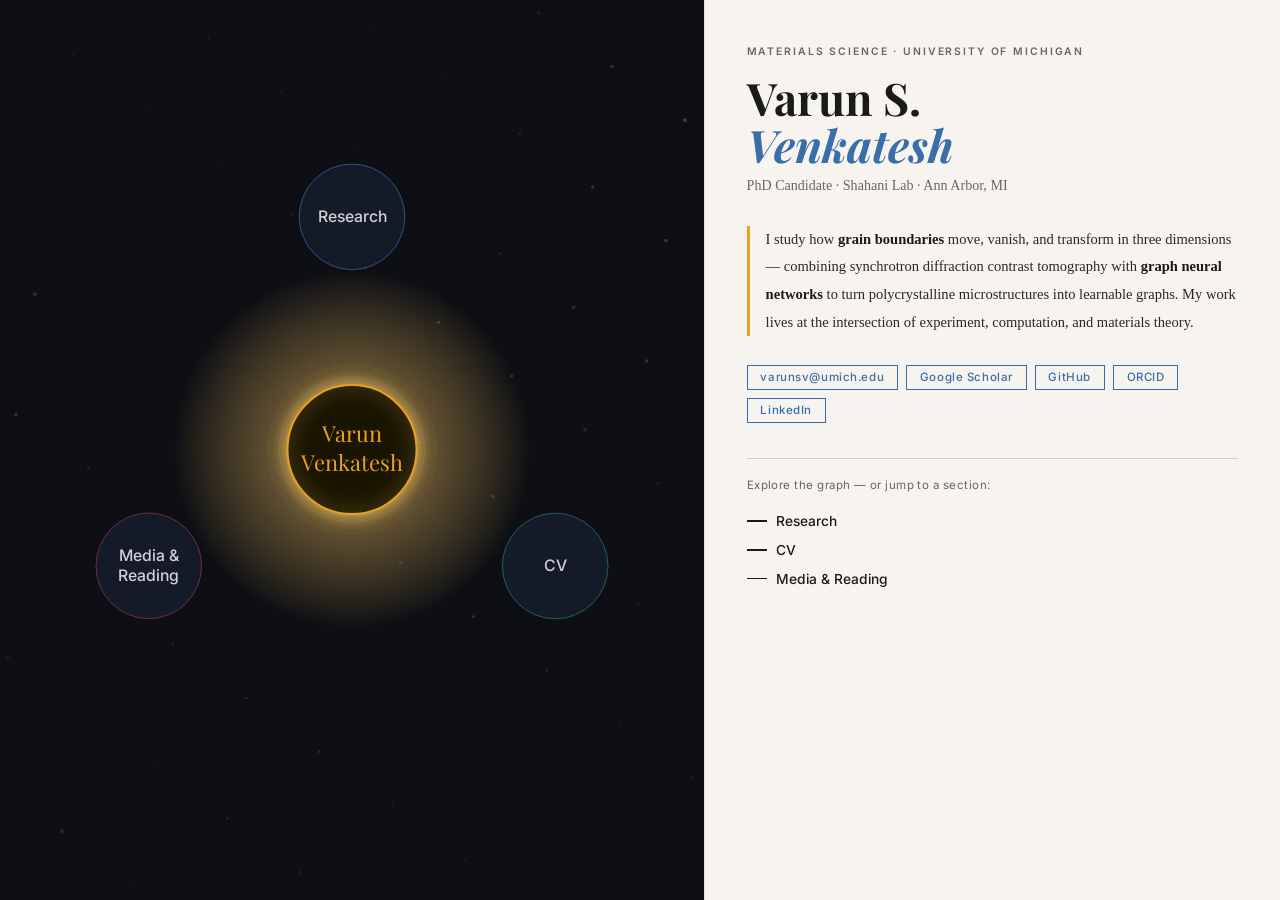
==== commit 001dabf0: "Add files via upload" ====
--- a/index.html
+++ b/index.html
@@ -1,216 +1,14 @@
 <!DOCTYPE html>
 <html lang="en">
 <head>
-<meta charset="UTF-8"/>
-<meta name="viewport" content="width=device-width, initial-scale=1.0"/>
-<title>Varun S. Venkatesh</title>
-<link rel="preconnect" href="https://fonts.googleapis.com"/>
-<link rel="preconnect" href="https://fonts.gstatic.com" crossorigin/>
-<link href="https://fonts.googleapis.com/css2?family=Playfair+Display:ital,wght@0,400;0,700;1,400&family=Inter:wght@300;400;500;600&display=swap" rel="stylesheet"/>
-<style>
-*,*::before,*::after{box-sizing:border-box;margin:0;padding:0}
-html,body{width:100%;height:100%;overflow:hidden;background:#0d0f14}
-
-:root{
-  --bg:#0d0f14;
-  --bg2:#12151c;
-  --panel:#f7f4ef;
-  --panel2:#ede9e1;
-  --panel3:#e2ddd4;
-  --ink:#1a1a1a;
-  --muted:#6b6560;
-  --border:#d4cec4;
-  --accent:#e8a020;
-  --accent2:#f0c060;
-  --blue:#3a6ea8;
-  --blue2:#5a90cc;
-  --teal:#2a7a6a;
-  --rose:#8a3a4a;
-  --purple:#5a3a7a;
-  --green:#3a6a3a;
-}
-
-/* ── LAYOUT ── */
-#app{display:flex;width:100vw;height:100vh;overflow:hidden}
-
-/* ── LEFT GRAPH ── */
-#graph-side{
-  position:relative;flex:0 0 55%;height:100%;
-  background:var(--bg);overflow:hidden;
-}
-#graph-canvas{position:absolute;inset:0;width:100%;height:100%}
-
-#back-btn{
-  position:absolute;top:1.2rem;left:1.2rem;z-index:10;
-  font-family:'Inter',sans-serif;font-size:.68rem;font-weight:500;
-  letter-spacing:.1em;text-transform:uppercase;
-  color:rgba(255,255,255,.4);background:rgba(255,255,255,.06);
-  border:1px solid rgba(255,255,255,.12);padding:.35rem .9rem;
-  cursor:pointer;opacity:0;pointer-events:none;
-  transition:opacity .3s,color .2s,background .2s;border-radius:2px;
-}
-#back-btn.vis{opacity:1;pointer-events:all}
-#back-btn:hover{color:var(--accent);background:rgba(232,160,32,.1);border-color:rgba(232,160,32,.3)}
-
-#graph-label{
-  position:absolute;top:1.2rem;right:1.2rem;z-index:10;
-  font-family:'Playfair Display',serif;font-size:.9rem;font-style:italic;
-  color:rgba(255,255,255,.3);opacity:0;transition:opacity .4s;pointer-events:none;
-}
-#graph-label.vis{opacity:1}
-
-/* ── RIGHT CONTENT ── */
-#content-side{
-  flex:1;height:100%;overflow-y:auto;
-  background:var(--panel);
-  border-left:1px solid rgba(0,0,0,.08);
-}
-#content-side::-webkit-scrollbar{width:3px}
-#content-side::-webkit-scrollbar-thumb{background:var(--border)}
-
-#content-inner{padding:2.8rem 2.6rem 5rem}
-
-/* HOME */
-.h-eyebrow{
-  font-family:'Inter',sans-serif;font-size:.65rem;font-weight:600;
-  letter-spacing:.18em;text-transform:uppercase;color:var(--muted);margin-bottom:1rem;
-}
-.h-name{
-  font-family:'Playfair Display',serif;font-size:2.8rem;line-height:1.05;
-  color:var(--ink);margin-bottom:.4rem;
-}
-.h-name span{color:var(--blue);font-style:italic}
-.h-role{font-size:.88rem;color:var(--muted);margin-bottom:1.8rem;line-height:1.6}
-
-.h-bio{
-  font-size:.91rem;line-height:1.9;color:#2a2826;
-  border-left:3px solid var(--accent);padding-left:1rem;margin-bottom:1.8rem;
-}
-.h-bio strong{font-weight:600;color:var(--ink)}
-
-.h-links{display:flex;flex-wrap:wrap;gap:.5rem;margin-bottom:2.2rem}
-.h-link{
-  font-family:'Inter',sans-serif;font-size:.72rem;font-weight:500;
-  letter-spacing:.05em;color:var(--blue);border:1px solid var(--blue);
-  padding:.28rem .8rem;text-decoration:none;transition:all .18s;
-}
-.h-link:hover{background:var(--blue);color:#fff}
-
-.h-hint{
-  font-family:'Inter',sans-serif;font-size:.72rem;color:var(--muted);
-  letter-spacing:.04em;border-top:1px solid var(--border);padding-top:1.2rem;
-  margin-bottom:.9rem;
-}
-.nav-btn{
-  display:flex;align-items:center;gap:.6rem;
-  font-family:'Inter',sans-serif;font-size:.86rem;font-weight:500;
-  color:var(--ink);background:none;border:none;cursor:pointer;
-  padding:.4rem 0;transition:color .15s;width:100%;text-align:left;
-}
-.nav-btn::before{
-  content:'';display:block;width:20px;height:1.5px;
-  background:currentColor;transition:width .2s;flex-shrink:0;
-}
-.nav-btn:hover{color:var(--blue)}
-.nav-btn:hover::before{width:32px}
-
-/* SECTION */
-.s-back{
-  display:flex;align-items:center;gap:.5rem;
-  font-family:'Inter',sans-serif;font-size:.68rem;font-weight:500;
-  letter-spacing:.1em;text-transform:uppercase;color:var(--muted);
-  background:none;border:none;cursor:pointer;margin-bottom:2rem;
-  padding:0;transition:color .15s;
-}
-.s-back svg{width:13px;height:13px;stroke:currentColor;fill:none;stroke-width:2.5}
-.s-back:hover{color:var(--ink)}
-
-.s-eyebrow{
-  font-family:'Inter',sans-serif;font-size:.65rem;font-weight:600;
-  letter-spacing:.16em;text-transform:uppercase;color:var(--muted);margin-bottom:.7rem;
-}
-.s-title{
-  font-family:'Playfair Display',serif;font-size:2rem;color:var(--ink);
-  margin-bottom:.35rem;line-height:1.15;
-}
-.s-sub{font-size:.85rem;color:var(--muted);margin-bottom:1.8rem;line-height:1.6}
-
-/* item cards */
-.icard{
-  border:1px solid var(--border);background:var(--panel);
-  padding:1rem 1.15rem;margin-bottom:.75rem;cursor:pointer;
-  transition:border-color .18s,background .15s,transform .15s;position:relative;
-}
-.icard:hover{border-color:#aaa;background:var(--panel2);transform:translateY(-1px)}
-.icard.active{border-color:var(--blue);background:var(--panel2)}
-.icard .ic-tag{
-  font-family:'Inter',sans-serif;font-size:.62rem;font-weight:600;
-  letter-spacing:.1em;text-transform:uppercase;color:var(--muted);margin-bottom:.35rem;
-}
-.icard .ic-title{font-size:.9rem;font-weight:600;color:var(--ink);line-height:1.4;margin-bottom:.2rem}
-.icard .ic-sub{font-size:.78rem;color:var(--muted);line-height:1.5}
-.icard .ic-arr{
-  position:absolute;right:.9rem;top:50%;transform:translateY(-50%);
-  font-size:1.1rem;color:var(--border);transition:color .15s,right .15s;
-}
-.icard:hover .ic-arr{color:var(--blue);right:.6rem}
-
-/* detail */
-.detbox{
-  background:var(--panel2);border:1px solid var(--border);
-  border-left:3px solid var(--blue);
-  padding:1.3rem 1.4rem;margin-bottom:1.2rem;
-  animation:fadeup .28s ease;
-}
-@keyframes fadeup{from{opacity:0;transform:translateY(6px)}to{opacity:1;transform:none}}
-.det-tag{font-family:'Inter',sans-serif;font-size:.62rem;font-weight:600;letter-spacing:.1em;text-transform:uppercase;color:var(--blue);margin-bottom:.5rem}
-.det-title{font-family:'Playfair Display',serif;font-size:1.3rem;color:var(--ink);line-height:1.25;margin-bottom:.6rem}
-.det-authors{font-size:.8rem;color:var(--muted);margin-bottom:.2rem}
-.det-venue{font-size:.78rem;color:var(--blue);font-style:italic;margin-bottom:.9rem}
-.det-body{font-size:.85rem;line-height:1.85;color:#2a2826;margin-bottom:.9rem}
-.det-links{display:flex;gap:.5rem;flex-wrap:wrap}
-.det-link{
-  font-family:'Inter',sans-serif;font-size:.7rem;font-weight:500;
-  color:var(--blue);border:1px solid var(--blue);padding:.25rem .7rem;
-  text-decoration:none;transition:all .15s;background:none;cursor:pointer;
-}
-.det-link:hover{background:var(--blue);color:#fff}
-
-/* fact grid */
-.fact-grid{display:grid;grid-template-columns:1fr 1fr;gap:.6rem;margin-bottom:1.4rem}
-.fact-card{background:var(--panel2);border:1px solid var(--border);padding:.9rem 1rem}
-.fact-card .fk{font-family:'Inter',sans-serif;font-size:.62rem;font-weight:600;letter-spacing:.1em;text-transform:uppercase;color:var(--muted);margin-bottom:.3rem}
-.fact-card .fv{font-size:.85rem;font-weight:500;color:var(--ink);line-height:1.5}
-
-/* cv section heads */
-.cv-head{
-  font-family:'Inter',sans-serif;font-size:.65rem;font-weight:600;
-  letter-spacing:.14em;text-transform:uppercase;color:var(--blue);
-  border-bottom:1px solid var(--border);padding-bottom:.3rem;margin:1.3rem 0 .7rem;
-}
-.cv-row{display:grid;grid-template-columns:72px 1fr;gap:.25rem .8rem;margin-bottom:.7rem;font-size:.84rem}
-.cv-yr{color:var(--muted);font-size:.75rem;padding-top:.1rem;font-family:'Inter',sans-serif}
-.cv-d strong{display:block;font-weight:600;color:var(--ink)}
-.cv-d span{color:var(--muted);font-size:.75rem}
-
-/* media rows */
-.mrow{border-bottom:1px solid var(--border);padding:.8rem 0;cursor:pointer}
-.mrow:last-child{border-bottom:none}
-.mrow:hover .mrow-title{color:var(--blue)}
-.mrow-tag{font-family:'Inter',sans-serif;font-size:.6rem;font-weight:600;letter-spacing:.1em;text-transform:uppercase;color:var(--muted);margin-bottom:.2rem}
-.mrow-title{font-size:.88rem;font-weight:500;color:var(--ink);transition:color .15s;margin-bottom:.15rem}
-.mrow-sub{font-size:.77rem;color:var(--muted);line-height:1.5}
-
-.divider{border:none;border-top:1px solid var(--border);margin:1.3rem 0}
-
-/* tooltip */
-#tooltip{
-  position:fixed;background:rgba(15,17,25,.92);color:rgba(255,255,255,.9);
-  font-family:'Inter',sans-serif;font-size:.7rem;letter-spacing:.03em;
-  padding:5px 11px;pointer-events:none;opacity:0;transition:opacity .1s;
-  z-index:300;white-space:nowrap;border-radius:2px;
-}
-</style>
+  <meta charset="UTF-8"/>
+  <meta name="viewport" content="width=device-width, initial-scale=1.0"/>
+  <title>Varun S. Venkatesh</title>
+  <meta name="description" content="PhD candidate in Materials Science & Engineering at the University of Michigan."/>
+  <link rel="preconnect" href="https://fonts.googleapis.com"/>
+  <link rel="preconnect" href="https://fonts.gstatic.com" crossorigin/>
+  <link href="https://fonts.googleapis.com/css2?family=Playfair+Display:ital,wght@0,400;0,700;1,400&family=Inter:wght@300;400;500;600&display=swap" rel="stylesheet"/>
+  <link rel="stylesheet" href="assets/css/style.css"/>
 </head>
 <body>
 <div id="app">
@@ -221,784 +19,16 @@
   </div>
   <div id="content-side">
     <div id="content-inner">
-      <div id="view-home">
-        <p class="h-eyebrow">Materials Science · University of Michigan</p>
-        <h1 class="h-name">Varun S.<br/><span>Venkatesh</span></h1>
-        <p class="h-role">PhD Candidate &nbsp;·&nbsp; Shahani Lab &nbsp;·&nbsp; Ann Arbor, MI</p>
-        <p class="h-bio">
-          I study how <strong>grain boundaries</strong> move, vanish, and transform in three dimensions —
-          combining synchrotron diffraction contrast tomography with <strong>graph neural networks</strong>
-          to turn polycrystalline microstructures into learnable graphs. My work lives at the
-          intersection of experiment, computation, and materials theory.
-        </p>
-        <div class="h-links">
-          <a class="h-link" href="mailto:varunsv@umich.edu">varunsv@umich.edu</a>
-          <a class="h-link" href="https://scholar.google.com" target="_blank">Scholar</a>
-          <a class="h-link" href="https://github.com" target="_blank">GitHub</a>
-          <a class="h-link" href="https://orcid.org" target="_blank">ORCID</a>
-          <a class="h-link" href="https://linkedin.com" target="_blank">LinkedIn</a>
-        </div>
-        <p class="h-hint">Explore the graph — or jump to a section:</p>
-        <button class="nav-btn" onclick="activateSection('research')">Research Projects</button>
-        <button class="nav-btn" onclick="activateSection('cv')">CV &amp; Teaching</button>
-        <button class="nav-btn" onclick="activateSection('media')">Notes, Videos &amp; Reading</button>
-      </div>
+      <div id="view-home"></div>
       <div id="view-section" style="display:none"></div>
     </div>
   </div>
 </div>
 <div id="tooltip"></div>
-
-<script>
-// ═══════════════════ DATA ═══════════════════
-
-const GRAPH = {
-  hub: { label: 'VSV', fullLabel: 'Varun\nVenkatesh' },
-  main: [
-    { id:'research', label:'Research',  angle:270, color:'#3a6ea8', glow:'#5a90cc' },
-    { id:'cv',       label:'CV',        angle:30,  color:'#2a7a6a', glow:'#4aaa8a' },
-    { id:'media',    label:'Media &\nReading', angle:150, color:'#8a3a4a', glow:'#c05a6a' },
-  ],
-  sub: {
-    research: [
-      { id:'r_theory',  label:'Theory &\nKinetics',   color:'#5a3a7a', glow:'#8a6ab0' },
-      { id:'r_algo',    label:'Algorithm\nDev',        color:'#3a6ea8', glow:'#5a90cc' },
-      { id:'r_nn',      label:'Neural\nNetworks',      color:'#2a7a6a', glow:'#4aaa8a' },
-    ],
-    cv:       [
-      { id:'cv_edu',    label:'Education',             color:'#2a7a6a', glow:'#4aaa8a' },
-      { id:'cv_pubs',   label:'Publications',          color:'#3a6ea8', glow:'#5a90cc' },
-      { id:'cv_teach',  label:'Teaching',              color:'#3a6a3a', glow:'#5aaa5a' },
-      { id:'cv_skills', label:'Skills',                color:'#8a5a2a', glow:'#c08a4a' },
-    ],
-    media:    [
-      { id:'m_notes',   label:'Notes',                 color:'#8a3a4a', glow:'#c05a6a' },
-      { id:'m_videos',  label:'Videos',                color:'#5a3a7a', glow:'#8a6ab0' },
-      { id:'m_books',   label:'Books',                 color:'#3a6a3a', glow:'#5aaa5a' },
-    ],
-  },
-  // leaves hang off sub-nodes
-  leaves: {
-    r_theory:  ['GB Kinetics\nDerivation','Kelvin Cell\nGeometry','Triple-Line\nDrag'],
-    r_algo:    ['PolyProc\nPipeline','MATLAB\nViz','DCT\nReconstruction'],
-    r_nn:      ['GNN\nPaper','Feature\nEngineering','Graph\nTracking'],
-    cv_edu:    ['PhD\n2021–now','BS\n2017–21'],
-    cv_pubs:   ['IOP\n2025','Acta\n2025','RexGG\n2025'],
-    cv_teach:  ['GSI\nRoles','Course\nAssist.'],
-    cv_skills: ['Python','MATLAB','MTEX /\nPolyProc'],
-    m_notes:   ['GB in 3D','GNN for\nMicro','Kruskal-\nWallis'],
-    m_videos:  ['3Blue1Brown','Veritasium','MIT OCW'],
-    m_books:   ['Craft of\nResearch','Thinking\nFast & Slow','The Structure\nof Science'],
-  }
-};
-
-const CONTENT = {
-  research:{
-    eyebrow:'Research',title:'Research Projects',
-    sub:'Three interconnected themes: building theory, developing algorithms, and deploying neural networks on polycrystalline microstructures.',
-    subsections:[
-      {
-        id:'r_theory',tag:'Theory & Kinetics',
-        title:'Grain Boundary Kinetics',
-        sub:'Analytical derivations for 3D grain boundary motion',
-        items:[
-          {id:'rt1',tag:'Derivation',
-           title:'Grain Boundary Kinetics (3D Kelvin Cell)',
-           sub:'Extension of Mattissen et al. (2005) to 3D',
-           detail:{authors:null,venue:'Ongoing analytical work',
-            body:'Extension of the Mattissen et al. (2005) framework to 3D using Kelvin cell geometry. Derives corrected grain boundary velocity accounting for triple-line drag and quadruple node drag. V_corr = V_free · √3 K_TL / (√3 K_TL + 2), subject to a self-consistency condition. Covers GB motion, triple-line drag, and quadruple node contributions.',links:[]}},
-        ]
-      },
-      {
-        id:'r_algo',tag:'Algorithm Development',
-        title:'Computational Methods',
-        sub:'Pipelines for microstructural feature extraction and 3D visualization',
-        items:[
-          {id:'ra1',tag:'Pipeline',
-           title:'MoO₃/Fe₂O₃ 3D Visualization Pipeline',
-           sub:'MATLAB — synchrotron tomography registration and rendering',
-           detail:{authors:null,venue:'Ongoing · Synchrotron tomography',
-            body:'MATLAB pipeline for co-registering pre- and post-reaction synchrotron tomography datasets via log-polar FFT and phase correlation. Isosurface rendering with custom RGB colors: MoO₃ [172 221 233]/255, Fe₂O₃ [219 107 134]/255, product [247 169 85]/255. Custom depth-sorting and slab volume renders with glass transparency.',links:[]}},
-          {id:'ra2',tag:'Reconstruction',
-           title:'Al–Al₃Ni Nanotomography (FXI beamline, NSLS-II)',
-           sub:'Prior-constrained silhouette carving for eutectic microstructures',
-           detail:{authors:null,venue:'NSLS-II · FXI beamline',
-            body:'Prior-constrained silhouette carving for 3D reconstruction of Al–Al₃Ni eutectic microstructures. Targets quantitative characterization of lamellar phase morphology in directionally solidified samples at the Full-Field X-ray Imaging beamline.',links:[]}},
-        ]
-      },
-      {
-        id:'r_nn',tag:'Neural Networks',
-        title:'Machine Learning on Grain Boundary Graphs',
-        sub:'Graph neural networks and statistical feature selection for GB kinetics',
-        items:[
-          {id:'rn1',tag:'Journal · 2025 (submitted)',
-           title:'GNN Classification of Grain Boundary Kinetic Outcomes',
-           sub:'V.S. Venkatesh, Y. Zhang, A.J. Shahani — Acta Materialia',
-           detail:{authors:'V.S. Venkatesh, Y. Zhang, A.J. Shahani',venue:'Acta Materialia, 2025 (submitted)',
-            body:'Edge-centric message-passing GNN on 3-hop grain boundary subgraphs. No node attributes — all information lives on edges encoding crystallographic and topological descriptors computed via PolyProc. AdamW with cosine decay, early stopping on macro-F1. Labels: persist (0), appear (1), disappear (2).',links:[{label:'Preprint',href:'#'},{label:'Code',href:'#'}]}},
-          {id:'rn2',tag:'Conference · 2025 (in press)',
-           title:'Feature Engineering of Grain Boundary Descriptors',
-           sub:'V.S. Venkatesh, Y. Zhang, A.J. Shahani — IOP Conference Series',
-           detail:{authors:'V.S. Venkatesh, Y. Zhang, A.J. Shahani',venue:'IOP Conference Series: MSE, 2025 (in press)',
-            body:'Two-stage statistical framework: Pearson correlation then Kruskal-Wallis testing. Final set of 8 descriptors: triple-line count, quadruple junction count, Coxeter residual, GB area, perimeter, misorientation angle, CSL flag, curvature spread. Geometric features lack discriminative power in equiaxed datasets.',links:[{label:'DOI',href:'#'}]}},
-          {id:'rn3',tag:'Poster · 2025',
-           title:'Graph-Based Tracking of Grain Boundary Networks via DCT',
-           sub:'V.S. Venkatesh, Z. Croft, K. Thornton, A.J. Shahani — RexGG 2025',
-           detail:{authors:'V.S. Venkatesh, Z. Croft, K. Thornton, A.J. Shahani',venue:'Recrystallization and Grain Growth Conference, 2025',
-            body:'Graph-based pipeline for tracking grain boundary networks through 4D synchrotron DCT experiments. Shows how the GB graph evolves during recrystallization and introduces the featurization pipeline for querying graphs across time steps.',links:[{label:'Abstract',href:'#'}]}},
-        ]
-      },
-    ]
-  },
-
-  cv:{
-    eyebrow:'Curriculum Vitae',title:'CV & Teaching',
-    sub:'Education, publications, teaching, and skills.',
-    facts:[
-      {k:'PhD',v:'MSE · University of Michigan\n2021 – present'},
-      {k:'Advisor',v:'Prof. Ashwin J. Shahani\nShahani Lab'},
-      {k:'BS',v:'MSE · University of Michigan\n2017 – 2021'},
-      {k:'Contact',v:'varunsv@umich.edu'},
-    ],
-    sections:[
-      {head:'Publications',items:[
-        {title:'GNN Classification of GB Kinetic Outcomes',sub:'Acta Materialia, 2025 (submitted)'},
-        {title:'Feature Engineering of GB Descriptors',sub:'IOP Conference Series, 2025 (in press)'},
-        {title:'Graph-Based Tracking of GB Networks via DCT',sub:'RexGG Poster, 2025'},
-      ]},
-      {head:'Teaching',items:[
-        {title:'Graduate Student Instructor',sub:'Add your course and term here — Dept. of MSE, University of Michigan'},
-        {title:'Course Assistant',sub:'Add your course and term here'},
-      ]},
-      {head:'Skills',items:[
-        {title:'Python',sub:'PyTorch Geometric, NumPy, scikit-learn, matplotlib, SciPy'},
-        {title:'MATLAB',sub:'Image processing, 3D visualization, MTEX, PolyProc'},
-        {title:'Methods',sub:'Synchrotron DCT, EBSD, 3D tomographic reconstruction, GNN'},
-        {title:'Software',sub:'DREAM.3D, ImageJ/Fiji, COMSOL, Zotero'},
-      ]},
-    ]
-  },
-
-  media:{
-    eyebrow:'Media & Reading',title:'Notes, Videos & Books',
-    sub:'Short writing, channels worth watching, and books that shaped how I think.',
-    notes:[
-      {id:'mn1',title:'What does a grain boundary look like in 3D?',sub:'How synchrotron DCT reconstructs grain boundaries and what we can extract from them.'},
-      {id:'mn2',title:'Why graph neural networks for microstructure?',sub:'Treating polycrystals as graphs rather than images — and what edge-centric message passing gains you.'},
-      {id:'mn3',title:'A note on Kruskal-Wallis for feature selection',sub:'When Pearson correlation alone is not enough.'},
-    ],
-    videos:[
-      {title:'3Blue1Brown',sub:'Exceptional mathematical intuition — linear algebra and neural network series especially.'},
-      {title:'Veritasium',sub:'Physics and engineering storytelling at its best.'},
-      {title:'MIT OpenCourseWare',sub:'3.012 Fundamentals of Materials Science for depth on thermodynamics and structure.'},
-    ],
-    books:[
-      {title:'The Craft of Research',sub:'Wayne Booth et al. — the best book on how to think about and write research.'},
-      {title:'Thinking, Fast and Slow',sub:'Kahneman — essential reading on how we reason and where we go wrong.'},
-      {title:'The Structure of Scientific Revolutions',sub:'Kuhn — still the most honest account of how science actually progresses.'},
-    ]
-  }
-};
-
-// ═══════════════════ GRAPH ENGINE ═══════════════════
-
-const canvas = document.getElementById('graph-canvas');
-const ctx = canvas.getContext('2d');
-const dpr = window.devicePixelRatio || 1;
-let W, H;
-
-// State
-let appState = 'home';   // 'home' | mainId
-let subState = null;     // subId currently expanded (leaves visible)
-let hovId = null;
-let animT = 0;
-
-// Camera
-let cam = {x:0,y:0,z:1}, camT = {x:0,y:0,z:1};
-
-// World nodes
-let nodes = [];
-// Progress maps
-let mainProg = {};  // mainId -> 0..1 (sub-nodes visible)
-let subProgMap = {}; // subId -> 0..1 (leaves visible)
-// Hover springs
-let hov = {};
-// Particles on edges
-let particles = [];
-// Ripples
-let ripples = [];
-// Wobble phases per node
-let wobble = {};
-
-const MAIN_SPOKE = 160;
-const SUB_SPOKE  = 90;
-const LEAF_SPOKE = 58;
-
-function buildWorld(){
-  nodes = [];
-  nodes.push({id:'hub',x:0,y:0,r:44,type:'hub',label:'VSV',color:'#e8a020',glow:'#f0c060'});
-
-  for(const mn of GRAPH.main){
-    const rad = mn.angle*Math.PI/180;
-    const x = Math.cos(rad)*MAIN_SPOKE, y = Math.sin(rad)*MAIN_SPOKE;
-    nodes.push({id:mn.id,x,y,r:36,type:'main',label:mn.label,color:mn.color,glow:mn.glow,angle:mn.angle});
-    if(!(mn.id in mainProg)) mainProg[mn.id]=0;
-
-    const subs = GRAPH.sub[mn.id]||[];
-    const sc = subs.length;
-    const spread = Math.PI*0.65;
-    subs.forEach((s,si)=>{
-      const t = sc===1?0:(si/(sc-1)-0.5);
-      const a = rad + t*spread;
-      const sx2 = x+Math.cos(a)*SUB_SPOKE, sy2 = y+Math.sin(a)*SUB_SPOKE;
-      nodes.push({id:s.id,parentId:mn.id,x:sx2,y:sy2,r:26,type:'sub',
-        label:s.label,color:s.color,glow:s.glow,subAngle:a,idx:si});
-      if(!(s.id in subProgMap)) subProgMap[s.id]=0;
-
-      const leaves = GRAPH.leaves[s.id]||[];
-      const lc = leaves.length;
-      const lspread = Math.PI*0.55;
-      leaves.forEach((ll,li)=>{
-        const lt = lc===1?0:(li/(lc-1)-0.5);
-        const la = a + lt*lspread;
-        const lx = sx2+Math.cos(la)*LEAF_SPOKE, ly = sy2+Math.sin(la)*LEAF_SPOKE;
-        nodes.push({id:s.id+'_l'+li,parentId:s.id,grandParentId:mn.id,
-          x:lx,y:ly,r:18,type:'leaf',label:ll,color:s.color,glow:s.glow,leafAngle:la,idx:li,subIdx:si});
-      });
-    });
-  }
-}
-
-// Coord transforms
-function ts(wx,wy){return{sx:W/2+(wx-cam.x)*cam.z,sy:H/2+(wy-cam.y)*cam.z}}
-function tw(sx,sy){return{wx:(sx-W/2)/cam.z+cam.x,wy:(sy-H/2)/cam.z+cam.y}}
-
-function getHS(id){return hov[id]??1}
-function getWob(id,t){
-  if(!wobble[id]) wobble[id]=Math.random()*Math.PI*2;
-  return Math.sin(t*0.04+wobble[id])*1.5;
-}
-
-// ── DRAW ──────────────────────────────
-function drawGlowCircle(sx,sy,r,fill,glowColor,glowR,alpha){
-  ctx.save();ctx.globalAlpha=alpha??1;
-  if(glowColor){
-    const g=ctx.createRadialGradient(sx,sy,r*0.3,sx,sy,glowR);
-    g.addColorStop(0,glowColor+'55');g.addColorStop(1,glowColor+'00');
-    ctx.beginPath();ctx.arc(sx,sy,glowR,0,Math.PI*2);ctx.fillStyle=g;ctx.fill();
-  }
-  ctx.beginPath();ctx.arc(sx,sy,r,0,Math.PI*2);ctx.fillStyle=fill;ctx.fill();
-  ctx.restore();
-}
-
-function drawRing(sx,sy,r,color,lw,alpha,dash){
-  ctx.save();ctx.globalAlpha=alpha??1;
-  ctx.beginPath();ctx.arc(sx,sy,r,0,Math.PI*2);
-  ctx.strokeStyle=color;ctx.lineWidth=lw;
-  if(dash)ctx.setLineDash(dash);ctx.stroke();ctx.setLineDash([]);
-  ctx.restore();
-}
-
-function drawCurve(ax,ay,bx,by,color,alpha,lw,dash){
-  ctx.save();ctx.globalAlpha=alpha??1;
-  ctx.beginPath();ctx.moveTo(ax,ay);
-  const mx=(ax+bx)/2,my=(ay+by)/2;
-  const px=mx+(ay-by)*0.15,py=my+(bx-ax)*0.15;
-  ctx.quadraticCurveTo(px,py,bx,by);
-  ctx.strokeStyle=color;ctx.lineWidth=lw??1;
-  if(dash){ctx.setLineDash(dash);ctx.lineDashOffset=-animT*0.018;}
-  ctx.stroke();ctx.setLineDash([]);
-  ctx.restore();
-}
-
-function drawLabel(sx,sy,text,size,color,weight){
-  const lines=text.split('\n');
-  ctx.save();
-  ctx.font=`${weight??400} ${size}px 'Inter',sans-serif`;
-  ctx.fillStyle=color;ctx.textAlign='center';ctx.textBaseline='middle';
-  const lh=size*1.25;
-  const oy=-(lines.length-1)*lh/2;
-  lines.forEach((l,i)=>ctx.fillText(l,sx,sy+oy+i*lh));
-  ctx.restore();
-}
-
-function drawSerifLabel(sx,sy,text,size,color){
-  const lines=text.split('\n');
-  ctx.save();
-  ctx.font=`${size}px 'Playfair Display',serif`;
-  ctx.fillStyle=color;ctx.textAlign='center';ctx.textBaseline='middle';
-  const lh=size*1.3;
-  const oy=-(lines.length-1)*lh/2;
-  lines.forEach((l,i)=>ctx.fillText(l,sx,sy+oy+i*lh));
-  ctx.restore();
-}
-
-// spawn edge particles
-function spawnParticles(ax,ay,bx,by,color,n){
-  for(let i=0;i<(n??2);i++){
-    const t=Math.random();
-    particles.push({
-      x:ax+(bx-ax)*t,y:ay+(by-ay)*t,
-      vx:(bx-ax)*0.003*(0.5+Math.random()),
-      vy:(by-ay)*0.003*(0.5+Math.random()),
-      r:1.5+Math.random()*1.5,
-      color,alpha:0.8,life:1,
-    });
-  }
-}
-
-function loop(){
-  requestAnimationFrame(loop);
-  animT++;
-  const pw=canvas.parentElement.clientWidth,ph=canvas.parentElement.clientHeight;
-  if(W!==pw||H!==ph){
-    W=pw;H=ph;
-    canvas.width=W*dpr;canvas.height=H*dpr;
-    canvas.style.width=W+'px';canvas.style.height=H+'px';
-    ctx.scale(dpr,dpr);
-  }
-
-  cam.x+=(camT.x-cam.x)*0.07;
-  cam.y+=(camT.y-cam.y)*0.07;
-  cam.z+=(camT.z-cam.z)*0.07;
-
-  // progress
-  for(const mn of GRAPH.main){
-    const want=appState===mn.id?1:0;
-    mainProg[mn.id]=(mainProg[mn.id]||0)+(want-(mainProg[mn.id]||0))*0.09;
-  }
-  for(const mn of GRAPH.main){
-    const subs=GRAPH.sub[mn.id]||[];
-    for(const s of subs){
-      const want=(appState===mn.id&&subState===s.id)?1:0;
-      subProgMap[s.id]=(subProgMap[s.id]||0)+(want-(subProgMap[s.id]||0))*0.09;
-    }
-  }
-
-  ctx.clearRect(0,0,W,H);
-
-  // subtle star field bg
-  ctx.save();
-  for(let i=0;i<60;i++){
-    const hsh=(i*137.5)%360;
-    const px2=(((i*73.1)%W+W)%W), py2=(((i*53.7)%H+H)%H);
-    const pr=0.6+((i*31)%10)*0.15;
-    const pa=0.15+0.1*Math.sin(animT*0.02+i);
-    ctx.beginPath();ctx.arc(px2,py2,pr,0,Math.PI*2);
-    ctx.fillStyle=`hsla(${hsh},40%,70%,${pa})`;ctx.fill();
-  }
-  ctx.restore();
-
-  // subtle grid
-  ctx.save();ctx.strokeStyle='rgba(255,255,255,.025)';ctx.lineWidth=0.5;
-  const gs=60*cam.z;
-  const ox=((W/2-cam.x*cam.z)%gs+gs)%gs;
-  const oy=((H/2-cam.y*cam.z)%gs+gs)%gs;
-  for(let x=ox-gs;x<W;x+=gs){ctx.beginPath();ctx.moveTo(x,0);ctx.lineTo(x,H);ctx.stroke();}
-  for(let y=oy-gs;y<H;y+=gs){ctx.beginPath();ctx.moveTo(0,y);ctx.lineTo(W,y);ctx.stroke();}
-  ctx.restore();
-
-  // ripples
-  ripples=ripples.filter(r=>r.a>0.02);
-  for(const r of ripples){
-    drawRing(r.x,r.y,r.r,r.color,1.2,r.a);
-    r.r+=2.5;r.a*=0.88;
-  }
-
-  // particles
-  particles=particles.filter(p=>p.alpha>0.05);
-  for(const p of particles){
-    ctx.save();ctx.globalAlpha=p.alpha;
-    ctx.beginPath();ctx.arc(p.x,p.y,p.r,0,Math.PI*2);
-    ctx.fillStyle=p.color;ctx.fill();ctx.restore();
-    p.x+=p.vx;p.y+=p.vy;p.alpha*=0.93;p.r*=0.97;
-  }
-
-  // hub -> main edges
-  const hub=nodes.find(n=>n.id==='hub');
-  const {sx:hsx,sy:hsy}=ts(hub.x,hub.y);
-  for(const mn of GRAPH.main){
-    const m=nodes.find(n=>n.id===mn.id);
-    const {sx:msx,sy:msy}=ts(m.x,m.y);
-    const active=appState===mn.id;
-    const fade=appState!=='home'&&!active;
-    const hovE=hovId===mn.id;
-    // animated particles on active edge
-    if(active&&animT%12===0) spawnParticles(hsx,hsy,msx,msy,mn.glow,1);
-    drawCurve(hsx,hsy,msx,msy,
-      active?mn.glow:(hovE?mn.glow+'88':'rgba(255,255,255,.08)'),
-      fade?0.05:active?0.6:hovE?0.4:0.2,
-      active?1.8:0.8,
-      active?[6,4]:null);
-  }
-
-  // sub -> leaf edges + leaf nodes
-  for(const mn of GRAPH.main){
-    const parent=nodes.find(n=>n.id===mn.id);
-    const mp=mainProg[mn.id]||0;
-    if(mp<0.01) continue;
-    const subs=nodes.filter(n=>n.parentId===mn.id&&n.type==='sub');
-    const {sx:psx,sy:psy}=ts(parent.x,parent.y);
-
-    for(const s of subs){
-      const sp=subProgMap[s.id]||0;
-      if(sp<0.01) continue;
-      const {sx:ssx,sy:ssy}=ts(
-        parent.x+(s.x-parent.x)*mp,
-        parent.y+(s.y-parent.y)*mp
-      );
-      const leaves=nodes.filter(n=>n.parentId===s.id&&n.type==='leaf');
-      for(const lf of leaves){
-        const {sx:tsx,sy:tsy}=ts(lf.x,lf.y);
-        const lsx=ssx+(tsx-ssx)*sp, lsy=ssy+(tsy-ssy)*sp;
-        drawCurve(ssx,ssy,lsx,lsy,s.glow+'66',sp*0.4,0.7,[3,4]);
-        // leaf node
-        const lhov=hovId===lf.id;
-        const lr=lf.r*cam.z*(hov[lf.id]||1);
-        ctx.save();ctx.globalAlpha=sp*0.95;
-        if(lhov){ctx.shadowColor=s.glow;ctx.shadowBlur=14;}
-        drawGlowCircle(lsx,lsy,lr,lhov?s.color:'#1a1f2e',lhov?s.glow:null,lr*2.2);
-        drawRing(lsx,lsy,lr,s.color+'88',0.8);
-        ctx.restore();
-        if(sp>0.6){
-          const fs=Math.max(6.5,lr*0.44);
-          ctx.save();ctx.globalAlpha=(sp-0.6)/0.4;
-          drawLabel(lsx,lsy,lf.label,fs,lhov?'#fff':'rgba(255,255,255,.7)','500');
-          ctx.restore();
-        }
-      }
-    }
-  }
-
-  // main -> sub edges + sub nodes
-  for(const mn of GRAPH.main){
-    const m=nodes.find(n=>n.id===mn.id);
-    const mp=mainProg[mn.id]||0;
-    if(mp<0.01) continue;
-    const {sx:msx,sy:msy}=ts(m.x,m.y);
-    const subs=nodes.filter(n=>n.parentId===mn.id&&n.type==='sub');
-    for(const s of subs){
-      const {sx:tsx,sy:tsy}=ts(s.x,s.y);
-      const ssx=msx+(tsx-msx)*mp, ssy=msy+(tsy-msy)*mp;
-      const shov=hovId===s.id;
-      const sActive=subState===s.id;
-      // edge
-      if(sActive&&animT%18===0) spawnParticles(msx,msy,ssx,ssy,s.glow,1);
-      drawCurve(msx,msy,ssx,ssy,
-        sActive?s.glow:shov?s.glow+'aa':'rgba(255,255,255,.12)',
-        mp*(sActive?0.6:shov?0.4:0.2),0.9,
-        sActive?[5,4]:null);
-      // sub node
-      const sr=s.r*cam.z*(hov[s.id]||1);
-      ctx.save();ctx.globalAlpha=Math.min(1,mp*1.3);
-      if(shov||sActive){ctx.shadowColor=s.glow;ctx.shadowBlur=sActive?22:14;}
-      drawGlowCircle(ssx,ssy,sr,sActive?s.color:'#151a28',sActive?s.glow:shov?s.glow:null,sr*2.4);
-      drawRing(ssx,ssy,sr,s.color+(sActive?'ff':'88'),sActive?1.5:0.8);
-      ctx.restore();
-      if(mp>0.4){
-        const fs=Math.max(7.5,sr*0.38);
-        ctx.save();ctx.globalAlpha=(mp-0.4)/0.6;
-        // ensure text fits inside node
-        drawLabel(ssx,ssy,s.label,Math.min(fs,sr*0.38),
-          sActive||shov?'#fff':'rgba(255,255,255,.75)','500');
-        ctx.restore();
-      }
-    }
-  }
-
-  // main nodes
-  for(const mn of GRAPH.main){
-    const m=nodes.find(n=>n.id===mn.id);
-    const active=appState===mn.id;
-    const fade=appState!=='home'&&!active;
-    const mhov=hovId===mn.id;
-    const sc=hov[mn.id]||1;
-    const r=m.r*cam.z*sc;
-    const wob=getWob(mn.id,animT);
-    const {sx,sy}=ts(m.x,m.y);
-    const asx=sx, asy=sy+wob;
-
-    ctx.save();ctx.globalAlpha=fade?0.12:1;
-    if(mhov||active){ctx.shadowColor=mn.glow;ctx.shadowBlur=active?28:16;}
-    // outer glow ring (pulses when active)
-    if(active){
-      const pulse=0.5+0.5*Math.sin(animT*0.06);
-      drawRing(asx,asy,r+6+4*pulse,mn.glow,1,0.15+0.1*pulse);
-    }
-    drawGlowCircle(asx,asy,r,active?mn.color:'#151a28',mhov||active?mn.glow:null,r*2.5);
-    drawRing(asx,asy,r,mn.color+(active?'ff':'bb'),active?2:1);
-    ctx.restore();
-
-    if(!fade||active){
-      const fs=Math.max(9,r*0.33);
-      ctx.save();ctx.globalAlpha=fade?0.12:1;
-      // clamp font so text stays inside circle
-      const safeFs=Math.min(fs, r*0.32);
-      drawLabel(asx,asy,mn.label,safeFs,active||mhov?'#fff':'rgba(255,255,255,.8)','500');
-      ctx.restore();
-    }
-  }
-
-  // hub
-  {
-    const wob=getWob('hub',animT)*0.5;
-    const {sx,sy}=ts(hub.x,hub.y);
-    const hhov=hovId==='hub';
-    const r=hub.r*cam.z*(hov['hub']||1);
-    const pulse=0.5+0.5*Math.sin(animT*0.03);
-    // triple ring halo
-    ctx.save();
-    drawRing(sx,sy+wob,r+14+6*pulse,'#e8a020',0.8,0.06+0.04*pulse);
-    drawRing(sx,sy+wob,r+8,'#e8a020',0.8,0.12+0.04*pulse);
-    ctx.shadowColor='#f0c060';ctx.shadowBlur=hhov?30:18;
-    drawGlowCircle(sx,sy+wob,r,'#1a1500','#f0c060',r*2.8);
-    drawRing(sx,sy+wob,r,'#e8a020',2);
-    ctx.restore();
-    const fs=Math.max(10,r*0.38);
-    drawSerifLabel(sx,sy+wob,hub.fullLabel||'VSV',Math.min(fs,r*0.34),'#e8a020');
-  }
-
-  // hover springs
-  const allIds=['hub',...GRAPH.main.map(m=>m.id),
-    ...GRAPH.main.flatMap(mn=>(GRAPH.sub[mn.id]||[]).map(s=>s.id)),
-    ...GRAPH.main.flatMap(mn=>(GRAPH.sub[mn.id]||[]).flatMap(s=>(GRAPH.leaves[s.id]||[]).map((_,i)=>s.id+'_l'+i)))
-  ];
-  for(const id of allIds){
-    const want=hovId===id?1.14:1;
-    hov[id]=(hov[id]||1)+(want-(hov[id]||1))*0.13;
-  }
-}
-
-// ── HIT TEST ──
-function hitTest(mx,my){
-  // leaves
-  for(const mn of GRAPH.main){
-    const mp=mainProg[mn.id]||0;if(mp<0.2)continue;
-    const m=nodes.find(n=>n.id===mn.id);
-    const {sx:msx,sy:msy}=ts(m.x,m.y);
-    const subs=nodes.filter(n=>n.parentId===mn.id&&n.type==='sub');
-    for(const s of subs){
-      const sp=subProgMap[s.id]||0;if(sp<0.2)continue;
-      const {sx:tsx2,sy:tsy2}=ts(s.x,s.y);
-      const ssx=msx+(tsx2-msx)*mp, ssy=msy+(tsy2-msy)*mp;
-      const leaves=nodes.filter(n=>n.parentId===s.id);
-      for(const lf of leaves){
-        const {sx:ltx,sy:lty}=ts(lf.x,lf.y);
-        const lsx=ssx+(ltx-ssx)*sp, lsy=ssy+(lty-ssy)*sp;
-        if(Math.hypot(mx-lsx,my-lsy)<lf.r*cam.z+6) return lf;
-      }
-    }
-  }
-  // subs
-  for(const mn of GRAPH.main){
-    const mp=mainProg[mn.id]||0;if(mp<0.2)continue;
-    const m=nodes.find(n=>n.id===mn.id);
-    const {sx:msx,sy:msy}=ts(m.x,m.y);
-    const subs=nodes.filter(n=>n.parentId===mn.id&&n.type==='sub');
-    for(const s of subs){
-      const {sx:tsx2,sy:tsy2}=ts(s.x,s.y);
-      const ssx=msx+(tsx2-msx)*mp, ssy=msy+(tsy2-msy)*mp;
-      if(Math.hypot(mx-ssx,my-ssy)<s.r*cam.z+6) return s;
-    }
-  }
-  // main
-  for(const mn of GRAPH.main){
-    const m=nodes.find(n=>n.id===mn.id);
-    const {sx,sy}=ts(m.x,m.y);
-    if(Math.hypot(mx-sx,my-sy)<m.r*cam.z+6) return m;
-  }
-  // hub
-  const {sx,sy}=ts(hub_pos());
-  if(Math.hypot(mx-sx,my-sy)<44*cam.z+6) return nodes.find(n=>n.id==='hub');
-  return null;
-}
-function hub_pos(){const h=nodes.find(n=>n.id==='hub');return h;}
-
-// ── CAMERA ──
-function setCamHome(){
-  camT={x:0,y:0,z:Math.min(W,H)/480};
-}
-function setCamOnMain(mnId){
-  const m=nodes.find(n=>n.id===mnId);
-  camT={x:m.x,y:m.y,z:Math.min(W,H)/260};
-}
-
-// ── SECTION ACTIVATION ──
-function activateSection(id){
-  appState=id;subState=null;
-  setCamOnMain(id);
-  document.getElementById('back-btn').classList.add('vis');
-  document.getElementById('graph-label').textContent=
-    GRAPH.main.find(m=>m.id===id)?.label.replace('\n',' ')||id;
-  document.getElementById('graph-label').classList.add('vis');
-  document.getElementById('view-home').style.display='none';
-  renderSection(id);
-  document.getElementById('view-section').style.display='block';
-  document.getElementById('content-side').scrollTop=0;
-}
-
-function goHome(){
-  appState='home';subState=null;
-  setCamHome();
-  document.getElementById('back-btn').classList.remove('vis');
-  document.getElementById('graph-label').classList.remove('vis');
-  document.getElementById('view-home').style.display='block';
-  document.getElementById('view-section').style.display='none';
-  document.getElementById('view-section').innerHTML='';
-}
-
-// ── RENDERERS ──
-let openDet=null;
-
-function renderSection(id){
-  const sec=CONTENT[id];
-  const vs=document.getElementById('view-section');
-  if(!sec){vs.innerHTML='<p style="color:var(--muted);font-size:.85rem">Coming soon.</p>';return;}
-
-  let h=`<button class="s-back" onclick="goHome()">
-    <svg viewBox="0 0 24 24"><polyline points="15 18 9 12 15 6"/></svg>All sections
-  </button>
-  <p class="s-eyebrow">${sec.eyebrow}</p>
-  <h2 class="s-title">${sec.title}</h2>
-  <p class="s-sub">${sec.sub}</p>`;
-
-  if(id==='research'){
-    for(const ss of sec.subsections){
-      h+=`<div class="divider"></div>
-        <p class="s-eyebrow" style="color:var(--blue)">${ss.tag}</p>
-        <p style="font-family:'Playfair Display',serif;font-size:1.1rem;color:var(--ink);margin-bottom:.3rem">${ss.title}</p>
-        <p style="font-size:.78rem;color:var(--muted);margin-bottom:1rem">${ss.sub}</p>`;
-      for(const it of ss.items){
-        h+=`<div class="icard" id="card_${it.id}" onclick="toggleDet('${it.id}','research')">
-          <p class="ic-tag">${it.tag}</p>
-          <p class="ic-title">${it.title}</p>
-          <p class="ic-sub">${it.sub}</p>
-          <span class="ic-arr">›</span>
-        </div>
-        <div id="det_${it.id}" style="display:none"></div>`;
-      }
-    }
-  } else if(id==='cv'){
-    h+=`<div class="fact-grid">`;
-    for(const f of sec.facts) h+=`<div class="fact-card"><p class="fk">${f.k}</p><p class="fv">${f.v.replace('\n','<br/>')}</p></div>`;
-    h+=`</div>`;
-    for(const s of sec.sections){
-      h+=`<p class="cv-head">${s.head}</p>`;
-      for(const it of s.items)
-        h+=`<div class="cv-row"><span class="cv-yr"></span><div class="cv-d"><strong>${it.title}</strong><span>${it.sub}</span></div></div>`;
-    }
-    h+=`<hr class="divider"/><p style="font-size:.78rem;color:var(--muted)"><a href="assets/cv.pdf" style="color:var(--blue)">Download full CV (PDF) →</a></p>`;
-  } else if(id==='media'){
-    h+=`<p class="cv-head">Notes</p>`;
-    for(const n of sec.notes) h+=`<div class="mrow"><p class="mrow-tag">Note</p><p class="mrow-title">${n.title}</p><p class="mrow-sub">${n.sub}</p></div>`;
-    h+=`<p class="cv-head">Videos worth watching</p>`;
-    for(const v of sec.videos) h+=`<div class="mrow"><p class="mrow-tag">YouTube</p><p class="mrow-title">${v.title}</p><p class="mrow-sub">${v.sub}</p></div>`;
-    h+=`<p class="cv-head">Books</p>`;
-    for(const b of sec.books) h+=`<div class="mrow"><p class="mrow-tag">Book</p><p class="mrow-title">${b.title}</p><p class="mrow-sub">${b.sub}</p></div>`;
-  }
-
-  vs.innerHTML=h;openDet=null;
-}
-
-function getAllItems(secId){
-  const sec=CONTENT[secId];
-  if(!sec) return [];
-  if(secId==='research') return sec.subsections.flatMap(s=>s.items);
-  return [];
-}
-
-function toggleDet(itemId,secId){
-  const det=document.getElementById('det_'+itemId);
-  const card=document.getElementById('card_'+itemId);
-  if(openDet===itemId){
-    det.style.display='none';if(card)card.classList.remove('active');
-    openDet=null;return;
-  }
-  if(openDet){
-    const pd=document.getElementById('det_'+openDet);
-    const pc=document.getElementById('card_'+openDet);
-    if(pd)pd.style.display='none';if(pc)pc.classList.remove('active');
-  }
-  openDet=itemId;if(card)card.classList.add('active');
-  const item=getAllItems(secId).find(i=>i.id===itemId);
-  if(!item?.detail)return;
-  const d=item.detail;
-  let links=d.links?.length?`<div class="det-links">${d.links.map(l=>`<a class="det-link" href="${l.href}" target="_blank">${l.label}</a>`).join('')}</div>`:'';
-  det.innerHTML=`<div class="detbox">
-    <p class="det-title">${item.title}</p>
-    ${d.authors?`<p class="det-authors">${d.authors}</p>`:''}
-    ${d.venue?`<p class="det-venue">${d.venue}</p>`:''}
-    <p class="det-body">${d.body}</p>${links}
-  </div>`;
-  det.style.display='block';
-  setTimeout(()=>det.scrollIntoView({behavior:'smooth',block:'nearest'}),60);
-}
-
-// ── MOUSE ──
-canvas.addEventListener('mousemove',e=>{
-  const r=canvas.getBoundingClientRect();
-  const mx=e.clientX-r.left,my=e.clientY-r.top;
-  const n=hitTest(mx,my);
-  hovId=n?n.id:null;
-  canvas.style.cursor=n?'pointer':'default';
-  const tt=document.getElementById('tooltip');
-  if(n&&(n.type==='leaf'||n.type==='sub')){
-    tt.textContent=n.label.replace('\n',' · ');
-    tt.style.left=(e.clientX+16)+'px';tt.style.top=(e.clientY-10)+'px';tt.style.opacity='1';
-  } else tt.style.opacity='0';
-});
-canvas.addEventListener('mouseleave',()=>{
-  hovId=null;canvas.style.cursor='default';
-  document.getElementById('tooltip').style.opacity='0';
-});
-canvas.addEventListener('click',e=>{
-  const r=canvas.getBoundingClientRect();
-  const mx=e.clientX-r.left,my=e.clientY-r.top;
-  const n=hitTest(mx,my);
-  ripples.push({x:mx,y:my,r:4,a:0.7,color:n?.glow||n?.color||'#e8a020'});
-  if(!n){goHome();return;}
-  if(n.type==='hub'){goHome();return;}
-  if(n.type==='main'){
-    if(appState===n.id)goHome(); else activateSection(n.id);return;
-  }
-  if(n.type==='sub'){
-    // expand leaves; activate section + scroll to subsection
-    const wasActive=subState===n.id;
-    subState=wasActive?null:n.id;
-    if(!wasActive){
-      activateSection(n.parentId);
-      // scroll to subsection on right
-      setTimeout(()=>{
-        const el=document.getElementById('card_'+(CONTENT[n.parentId]?.subsections?.find(s=>s.id===n.id)?.items[0]?.id||''));
-        if(el)el.scrollIntoView({behavior:'smooth',block:'start'});
-      },120);
-    }
-    return;
-  }
-  if(n.type==='leaf'){
-    // map leaf to item
-    activateSection(n.grandParentId);
-    const subsec=CONTENT[n.grandParentId]?.subsections?.find(s=>s.id===n.parentId);
-    if(subsec&&n.idx<subsec.items.length){
-      subState=n.parentId;
-      setTimeout(()=>{
-        const itemId=subsec.items[n.idx]?.id;
-        if(itemId){toggleDet(itemId,n.grandParentId);}
-      },150);
-    }
-  }
-});
-
-document.getElementById('back-btn').addEventListener('click',goHome);
-
-// ── INIT ──
-buildWorld();
-W=canvas.parentElement.clientWidth;H=canvas.parentElement.clientHeight;
-canvas.width=W*dpr;canvas.height=H*dpr;
-canvas.style.width=W+'px';canvas.style.height=H+'px';
-ctx.scale(dpr,dpr);
-setCamHome();cam={...camT};
-loop();
-</script>
+<!-- load order: data → graph engine → ui logic → boot -->
+<script src="assets/js/data.js"></script>
+<script src="assets/js/graph.js"></script>
+<script src="assets/js/ui.js"></script>
+<script>document.addEventListener('DOMContentLoaded', () => UI.init());</script>
 </body>
 </html>
--- a/assets/css/style.css
+++ b/assets/css/style.css
@@ -0,0 +1,217 @@
+/* ── RESET & BASE ───────────────────────────────────────────── */
+*, *::before, *::after { box-sizing: border-box; margin: 0; padding: 0; }
+html, body { width: 100%; height: 100%; overflow: hidden; background: #0d0f14; }
+
+:root {
+  --bg:       #0d0f14;
+  --bg2:      #12151c;
+  --panel:    #f7f4ef;
+  --panel2:   #ede9e1;
+  --panel3:   #e2ddd4;
+  --ink:      #1a1a1a;
+  --muted:    #6b6560;
+  --border:   #d4cec4;
+  --accent:   #e8a020;
+  --blue:     #3a6ea8;
+  --blue2:    #5a90cc;
+  --teal:     #2a7a6a;
+  --rose:     #8a3a4a;
+  --purple:   #5a3a7a;
+  --green:    #3a6a3a;
+}
+
+/* ── LAYOUT ──────────────────────────────────────────────────── */
+#app { display: flex; width: 100vw; height: 100vh; overflow: hidden; }
+
+/* ── LEFT — GRAPH ────────────────────────────────────────────── */
+#graph-side {
+  position: relative;
+  flex: 0 0 55%;
+  height: 100%;
+  background: var(--bg);
+  overflow: hidden;
+}
+
+#graph-canvas { position: absolute; inset: 0; width: 100%; height: 100%; }
+
+#back-btn {
+  position: absolute; top: 1.2rem; left: 1.2rem; z-index: 10;
+  font-family: 'Inter', sans-serif;
+  font-size: .68rem; font-weight: 500; letter-spacing: .1em; text-transform: uppercase;
+  color: rgba(255,255,255,.4); background: rgba(255,255,255,.06);
+  border: 1px solid rgba(255,255,255,.12); padding: .35rem .9rem;
+  cursor: pointer; opacity: 0; pointer-events: none;
+  transition: opacity .3s, color .2s, background .2s; border-radius: 2px;
+}
+#back-btn.vis { opacity: 1; pointer-events: all; }
+#back-btn:hover { color: var(--accent); background: rgba(232,160,32,.1); border-color: rgba(232,160,32,.3); }
+
+#graph-label {
+  position: absolute; top: 1.2rem; right: 1.2rem; z-index: 10;
+  font-family: 'Playfair Display', serif; font-size: .9rem; font-style: italic;
+  color: rgba(255,255,255,.3); opacity: 0; transition: opacity .4s; pointer-events: none;
+}
+#graph-label.vis { opacity: 1; }
+
+/* ── RIGHT — CONTENT ─────────────────────────────────────────── */
+#content-side {
+  flex: 1; height: 100%; overflow-y: auto;
+  background: var(--panel);
+  border-left: 1px solid rgba(0,0,0,.08);
+}
+#content-side::-webkit-scrollbar { width: 3px; }
+#content-side::-webkit-scrollbar-thumb { background: var(--border); }
+
+#content-inner { padding: 2.8rem 2.6rem 5rem; }
+
+/* ── HOME VIEW ───────────────────────────────────────────────── */
+.h-eyebrow {
+  font-family: 'Inter', sans-serif;
+  font-size: .65rem; font-weight: 600; letter-spacing: .18em; text-transform: uppercase;
+  color: var(--muted); margin-bottom: 1rem;
+}
+.h-name {
+  font-family: 'Playfair Display', serif;
+  font-size: 2.8rem; line-height: 1.05; color: var(--ink); margin-bottom: .4rem;
+}
+.h-name span { color: var(--blue); font-style: italic; }
+.h-role { font-size: .88rem; color: var(--muted); margin-bottom: 1.8rem; line-height: 1.6; }
+
+.h-bio {
+  font-size: .91rem; line-height: 1.9; color: #2a2826;
+  border-left: 3px solid var(--accent); padding-left: 1rem; margin-bottom: 1.8rem;
+}
+.h-bio strong { font-weight: 600; color: var(--ink); }
+
+.h-links { display: flex; flex-wrap: wrap; gap: .5rem; margin-bottom: 2.2rem; }
+.h-link {
+  font-family: 'Inter', sans-serif; font-size: .72rem; font-weight: 500; letter-spacing: .05em;
+  color: var(--blue); border: 1px solid var(--blue); padding: .28rem .8rem;
+  text-decoration: none; transition: all .18s;
+}
+.h-link:hover { background: var(--blue); color: #fff; }
+
+.h-hint {
+  font-family: 'Inter', sans-serif; font-size: .72rem; color: var(--muted);
+  letter-spacing: .04em; border-top: 1px solid var(--border); padding-top: 1.2rem; margin-bottom: .9rem;
+}
+.nav-btn {
+  display: flex; align-items: center; gap: .6rem;
+  font-family: 'Inter', sans-serif; font-size: .86rem; font-weight: 500;
+  color: var(--ink); background: none; border: none; cursor: pointer;
+  padding: .4rem 0; transition: color .15s; width: 100%; text-align: left;
+}
+.nav-btn::before {
+  content: ''; display: block; width: 20px; height: 1.5px;
+  background: currentColor; transition: width .2s; flex-shrink: 0;
+}
+.nav-btn:hover { color: var(--blue); }
+.nav-btn:hover::before { width: 32px; }
+
+/* ── SECTION VIEW ────────────────────────────────────────────── */
+.s-back {
+  display: flex; align-items: center; gap: .5rem;
+  font-family: 'Inter', sans-serif; font-size: .68rem; font-weight: 500;
+  letter-spacing: .1em; text-transform: uppercase; color: var(--muted);
+  background: none; border: none; cursor: pointer; margin-bottom: 2rem;
+  padding: 0; transition: color .15s;
+}
+.s-back svg { width: 13px; height: 13px; stroke: currentColor; fill: none; stroke-width: 2.5; }
+.s-back:hover { color: var(--ink); }
+
+.s-eyebrow {
+  font-family: 'Inter', sans-serif; font-size: .65rem; font-weight: 600;
+  letter-spacing: .16em; text-transform: uppercase; color: var(--muted); margin-bottom: .7rem;
+}
+.s-title {
+  font-family: 'Playfair Display', serif; font-size: 2rem;
+  color: var(--ink); margin-bottom: .35rem; line-height: 1.15;
+}
+.s-sub { font-size: .85rem; color: var(--muted); margin-bottom: 1.8rem; line-height: 1.6; }
+
+/* Item cards */
+.icard {
+  border: 1px solid var(--border); background: var(--panel);
+  padding: 1rem 1.15rem; margin-bottom: .75rem; cursor: pointer;
+  transition: border-color .18s, background .15s, transform .15s; position: relative;
+}
+.icard:hover { border-color: #aaa; background: var(--panel2); transform: translateY(-1px); }
+.icard.active { border-color: var(--blue); background: var(--panel2); }
+.icard .ic-tag {
+  font-family: 'Inter', sans-serif; font-size: .62rem; font-weight: 600;
+  letter-spacing: .1em; text-transform: uppercase; color: var(--muted); margin-bottom: .35rem;
+}
+.icard .ic-title { font-size: .9rem; font-weight: 600; color: var(--ink); line-height: 1.4; margin-bottom: .2rem; }
+.icard .ic-sub { font-size: .78rem; color: var(--muted); line-height: 1.5; }
+.icard .ic-arr {
+  position: absolute; right: .9rem; top: 50%; transform: translateY(-50%);
+  font-size: 1.1rem; color: var(--border); transition: color .15s, right .15s;
+}
+.icard:hover .ic-arr { color: var(--blue); right: .6rem; }
+
+/* Detail box */
+.detbox {
+  background: var(--panel2); border: 1px solid var(--border);
+  border-left: 3px solid var(--blue);
+  padding: 1.3rem 1.4rem; margin-bottom: 1.2rem;
+  animation: fadeup .28s ease;
+}
+@keyframes fadeup {
+  from { opacity: 0; transform: translateY(6px); }
+  to   { opacity: 1; transform: none; }
+}
+.det-title  { font-family: 'Playfair Display', serif; font-size: 1.3rem; color: var(--ink); line-height: 1.25; margin-bottom: .6rem; }
+.det-authors{ font-size: .8rem; color: var(--muted); margin-bottom: .2rem; }
+.det-venue  { font-size: .78rem; color: var(--blue); font-style: italic; margin-bottom: .9rem; }
+.det-body   { font-size: .85rem; line-height: 1.85; color: #2a2826; margin-bottom: .9rem; }
+.det-links  { display: flex; gap: .5rem; flex-wrap: wrap; }
+.det-link {
+  font-family: 'Inter', sans-serif; font-size: .7rem; font-weight: 500;
+  color: var(--blue); border: 1px solid var(--blue); padding: .25rem .7rem;
+  text-decoration: none; transition: all .15s; background: none; cursor: pointer;
+}
+.det-link:hover { background: var(--blue); color: #fff; }
+
+/* Fact grid */
+.fact-grid { display: grid; grid-template-columns: 1fr 1fr; gap: .6rem; margin-bottom: 1.4rem; }
+.fact-card { background: var(--panel2); border: 1px solid var(--border); padding: .9rem 1rem; }
+.fact-card .fk {
+  font-family: 'Inter', sans-serif; font-size: .62rem; font-weight: 600;
+  letter-spacing: .1em; text-transform: uppercase; color: var(--muted); margin-bottom: .3rem;
+}
+.fact-card .fv { font-size: .85rem; font-weight: 500; color: var(--ink); line-height: 1.5; }
+
+/* CV */
+.cv-head {
+  font-family: 'Inter', sans-serif; font-size: .65rem; font-weight: 600;
+  letter-spacing: .14em; text-transform: uppercase; color: var(--blue);
+  border-bottom: 1px solid var(--border); padding-bottom: .3rem; margin: 1.3rem 0 .7rem;
+}
+.cv-row { display: grid; grid-template-columns: 72px 1fr; gap: .25rem .8rem; margin-bottom: .7rem; font-size: .84rem; }
+.cv-yr  { color: var(--muted); font-size: .75rem; padding-top: .1rem; font-family: 'Inter', sans-serif; }
+.cv-d strong { display: block; font-weight: 600; color: var(--ink); }
+.cv-d span   { color: var(--muted); font-size: .75rem; }
+
+/* Media rows */
+.mrow { border-bottom: 1px solid var(--border); padding: .8rem 0; }
+.mrow:last-child { border-bottom: none; }
+.mrow-tag   { font-family: 'Inter', sans-serif; font-size: .6rem; font-weight: 600; letter-spacing: .1em; text-transform: uppercase; color: var(--muted); margin-bottom: .2rem; }
+.mrow-title { font-size: .88rem; font-weight: 500; color: var(--ink); margin-bottom: .15rem; }
+.mrow-sub   { font-size: .77rem; color: var(--muted); line-height: 1.5; }
+
+.subsec-head {
+  font-family: 'Playfair Display', serif; font-size: 1.1rem;
+  color: var(--ink); margin-bottom: .3rem;
+}
+.subsec-sub { font-size: .78rem; color: var(--muted); margin-bottom: 1rem; }
+
+.divider { border: none; border-top: 1px solid var(--border); margin: 1.3rem 0; }
+
+/* ── TOOLTIP ─────────────────────────────────────────────────── */
+#tooltip {
+  position: fixed;
+  background: rgba(15,17,25,.92); color: rgba(255,255,255,.9);
+  font-family: 'Inter', sans-serif; font-size: .7rem; letter-spacing: .03em;
+  padding: 5px 11px; pointer-events: none; opacity: 0; transition: opacity .1s;
+  z-index: 300; white-space: nowrap; border-radius: 2px;
+}
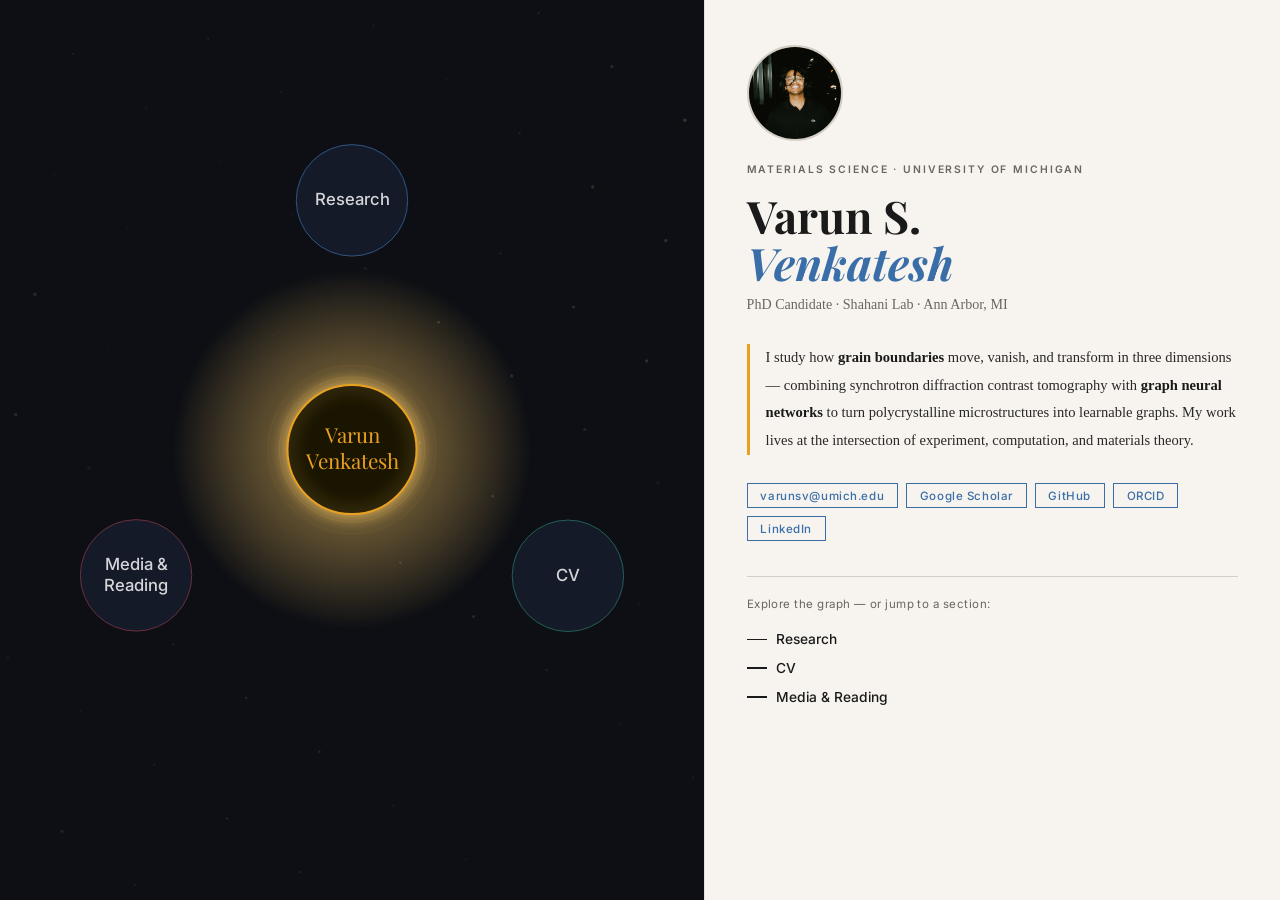
==== commit 45ec6852: "Add files via upload" ====
--- a/index.html
+++ b/index.html
@@ -24,11 +24,30 @@
     </div>
   </div>
 </div>
+
 <div id="tooltip"></div>
-<!-- load order: data → graph engine → ui logic → boot -->
+
+<!-- Lightbox for gallery images -->
+<div id="lightbox">
+  <img id="lightbox-img" src="" alt=""/>
+</div>
+
 <script src="assets/js/data.js"></script>
 <script src="assets/js/graph.js"></script>
 <script src="assets/js/ui.js"></script>
-<script>document.addEventListener('DOMContentLoaded', () => UI.init());</script>
+<script>
+  UI.init();
+
+  // Gallery image lightbox
+  document.addEventListener('click', function(e) {
+    if (e.target.classList.contains('gallery-img')) {
+      document.getElementById('lightbox-img').src = e.target.src;
+      document.getElementById('lightbox').classList.add('open');
+    }
+  });
+  document.getElementById('lightbox').addEventListener('click', function() {
+    document.getElementById('lightbox').classList.remove('open');
+  });
+</script>
 </body>
 </html>
--- a/assets/css/style.css
+++ b/assets/css/style.css
@@ -64,6 +64,18 @@
 
 #content-inner { padding: 2.8rem 2.6rem 5rem; }
 
+/* ── PROFILE PHOTO ───────────────────────────────────────────── */
+.h-photo {
+  width: 96px;
+  height: 96px;
+  border-radius: 50%;
+  object-fit: cover;
+  object-position: center top;
+  border: 2px solid var(--border);
+  margin-bottom: 1.4rem;
+  display: block;
+}
+
 /* ── HOME VIEW ───────────────────────────────────────────────── */
 .h-eyebrow {
   font-family: 'Inter', sans-serif;
@@ -215,3 +227,85 @@
   padding: 5px 11px; pointer-events: none; opacity: 0; transition: opacity .1s;
   z-index: 300; white-space: nowrap; border-radius: 2px;
 }
+
+/* ── YOUTUBE CARDS ───────────────────────────────────────────── */
+.yt-grid {
+  display: flex;
+  flex-direction: column;
+  gap: .85rem;
+  margin-bottom: .5rem;
+}
+.yt-card {
+  display: flex;
+  gap: 1rem;
+  border: 1px solid var(--border);
+  background: var(--panel);
+  padding: .75rem;
+  transition: border-color .18s, background .15s;
+}
+.yt-card:hover { border-color: #aaa; background: var(--panel2); }
+.yt-thumb-wrap {
+  position: relative;
+  flex-shrink: 0;
+  width: 140px;
+  height: 80px;
+  display: block;
+  overflow: hidden;
+  background: #111;
+}
+.yt-thumb {
+  width: 100%; height: 100%;
+  object-fit: cover;
+  display: block;
+  transition: opacity .2s;
+}
+.yt-thumb-wrap:hover .yt-thumb { opacity: .75; }
+.yt-play {
+  position: absolute;
+  inset: 0;
+  display: flex;
+  align-items: center;
+  justify-content: center;
+  font-size: 1.4rem;
+  color: rgba(255,255,255,.9);
+  opacity: 0;
+  transition: opacity .2s;
+  pointer-events: none;
+}
+.yt-thumb-wrap:hover .yt-play { opacity: 1; }
+.yt-info { flex: 1; min-width: 0; }
+
+/* ── IMAGE GALLERY ───────────────────────────────────────────── */
+.img-gallery {
+  display: grid;
+  grid-template-columns: repeat(auto-fill, minmax(140px, 1fr));
+  gap: .5rem;
+  margin: .9rem 0 .5rem;
+}
+.gallery-img {
+  width: 100%;
+  aspect-ratio: 4/3;
+  object-fit: cover;
+  display: block;
+  border: 1px solid var(--border);
+  cursor: zoom-in;
+  transition: opacity .15s;
+}
+.gallery-img:hover { opacity: .85; }
+
+/* Lightbox */
+#lightbox {
+  display: none;
+  position: fixed; inset: 0; z-index: 500;
+  background: rgba(0,0,0,.88);
+  align-items: center;
+  justify-content: center;
+  cursor: zoom-out;
+}
+#lightbox.open { display: flex; }
+#lightbox img {
+  max-width: 90vw;
+  max-height: 88vh;
+  object-fit: contain;
+  border: 1px solid rgba(255,255,255,.1);
+}
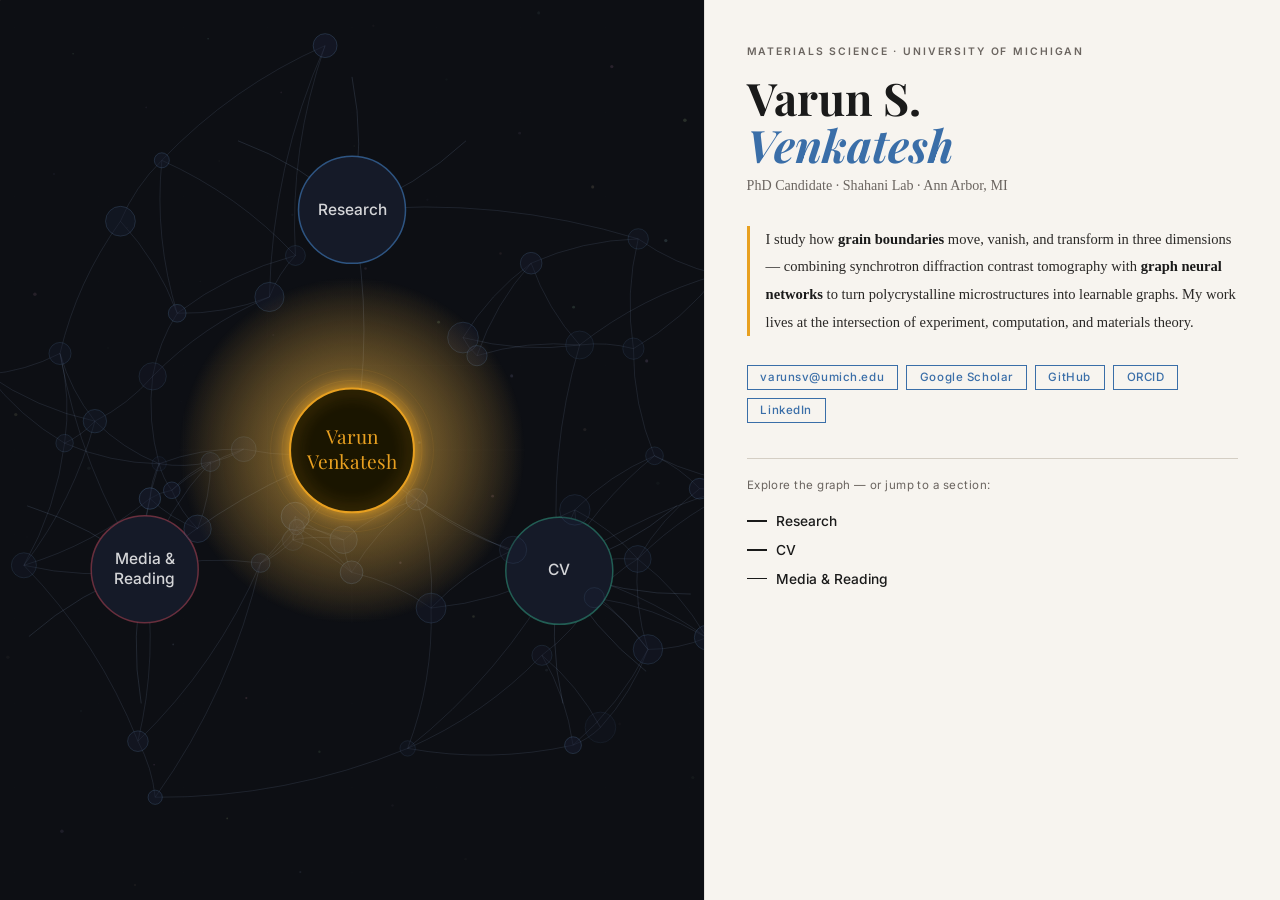
==== commit 700df93b: "Update index.html" ====
--- a/index.html
+++ b/index.html
@@ -1,20 +1,333 @@
 <!DOCTYPE html>
 <html lang="en">
 <head>
-  <meta charset="UTF-8"/>
-  <meta name="viewport" content="width=device-width, initial-scale=1.0"/>
-  <title>Varun S. Venkatesh</title>
-  <meta name="description" content="PhD candidate in Materials Science & Engineering at the University of Michigan."/>
-  <link rel="preconnect" href="https://fonts.googleapis.com"/>
-  <link rel="preconnect" href="https://fonts.gstatic.com" crossorigin/>
-  <link href="https://fonts.googleapis.com/css2?family=Playfair+Display:ital,wght@0,400;0,700;1,400&family=Inter:wght@300;400;500;600&display=swap" rel="stylesheet"/>
-  <link rel="stylesheet" href="assets/css/style.css"/>
+<meta charset="UTF-8"/>
+<meta name="viewport" content="width=device-width, initial-scale=1.0"/>
+<title>Varun S. Venkatesh</title>
+<meta name="description" content="PhD candidate in Materials Science &amp; Engineering at the University of Michigan."/>
+<link rel="preconnect" href="https://fonts.googleapis.com"/>
+<link rel="preconnect" href="https://fonts.gstatic.com" crossorigin/>
+<link href="https://fonts.googleapis.com/css2?family=Playfair+Display:ital,wght@0,400;0,700;1,400&family=Inter:wght@300;400;500;600&display=swap" rel="stylesheet"/>
+<style>
+/* ── RESET & BASE ───────────────────────────────────────────── */
+*, *::before, *::after { box-sizing: border-box; margin: 0; padding: 0; }
+html, body { width: 100%; height: 100%; overflow: hidden; background: #0d0f14; }
+
+:root {
+  --bg:       #0d0f14;
+  --bg2:      #12151c;
+  --panel:    #f7f4ef;
+  --panel2:   #ede9e1;
+  --panel3:   #e2ddd4;
+  --ink:      #1a1a1a;
+  --muted:    #6b6560;
+  --border:   #d4cec4;
+  --accent:   #e8a020;
+  --blue:     #3a6ea8;
+  --blue2:    #5a90cc;
+  --teal:     #2a7a6a;
+  --rose:     #8a3a4a;
+  --purple:   #5a3a7a;
+  --green:    #3a6a3a;
+}
+
+/* ── LAYOUT ──────────────────────────────────────────────────── */
+#app { display: flex; width: 100vw; height: 100vh; overflow: hidden; }
+
+/* ── LEFT — GRAPH ────────────────────────────────────────────── */
+#graph-side {
+  position: relative;
+  flex: 0 0 55%;
+  height: 100%;
+  background: var(--bg);
+  overflow: hidden;
+}
+
+#graph-canvas { position: absolute; inset: 0; width: 100%; height: 100%; }
+
+#back-btn {
+  position: absolute; top: 1.2rem; left: 1.2rem; z-index: 10;
+  font-family: 'Inter', sans-serif;
+  font-size: .68rem; font-weight: 500; letter-spacing: .1em; text-transform: uppercase;
+  color: rgba(255,255,255,.4); background: rgba(255,255,255,.06);
+  border: 1px solid rgba(255,255,255,.12); padding: .35rem .9rem;
+  cursor: pointer; opacity: 0; pointer-events: none;
+  transition: opacity .3s, color .2s, background .2s; border-radius: 2px;
+}
+#back-btn.vis { opacity: 1; pointer-events: all; }
+#back-btn:hover { color: var(--accent); background: rgba(232,160,32,.1); border-color: rgba(232,160,32,.3); }
+
+#graph-label {
+  position: absolute; top: 1.2rem; right: 1.2rem; z-index: 10;
+  font-family: 'Playfair Display', serif; font-size: .9rem; font-style: italic;
+  color: rgba(255,255,255,.3); opacity: 0; transition: opacity .4s; pointer-events: none;
+}
+#graph-label.vis { opacity: 1; }
+
+/* ── RIGHT — CONTENT ─────────────────────────────────────────── */
+#content-side {
+  flex: 1; height: 100%; overflow-y: auto;
+  background: var(--panel);
+  border-left: 1px solid rgba(0,0,0,.08);
+}
+#content-side::-webkit-scrollbar { width: 3px; }
+#content-side::-webkit-scrollbar-thumb { background: var(--border); }
+
+#content-inner { padding: 2.8rem 2.6rem 5rem; }
+
+/* ── PROFILE PHOTO ───────────────────────────────────────────── */
+.h-photo {
+  width: 96px;
+  height: 96px;
+  border-radius: 50%;
+  object-fit: cover;
+  object-position: center top;
+  border: 2px solid var(--border);
+  margin-bottom: 1.4rem;
+  display: block;
+}
+
+/* ── HOME VIEW ───────────────────────────────────────────────── */
+.h-eyebrow {
+  font-family: 'Inter', sans-serif;
+  font-size: .65rem; font-weight: 600; letter-spacing: .18em; text-transform: uppercase;
+  color: var(--muted); margin-bottom: 1rem;
+}
+.h-name {
+  font-family: 'Playfair Display', serif;
+  font-size: 2.8rem; line-height: 1.05; color: var(--ink); margin-bottom: .4rem;
+}
+.h-name span { color: var(--blue); font-style: italic; }
+.h-role { font-size: .88rem; color: var(--muted); margin-bottom: 1.8rem; line-height: 1.6; }
+
+.h-bio {
+  font-size: .91rem; line-height: 1.9; color: #2a2826;
+  border-left: 3px solid var(--accent); padding-left: 1rem; margin-bottom: 1.8rem;
+}
+.h-bio strong { font-weight: 600; color: var(--ink); }
+
+.h-links { display: flex; flex-wrap: wrap; gap: .5rem; margin-bottom: 2.2rem; }
+.h-link {
+  font-family: 'Inter', sans-serif; font-size: .72rem; font-weight: 500; letter-spacing: .05em;
+  color: var(--blue); border: 1px solid var(--blue); padding: .28rem .8rem;
+  text-decoration: none; transition: all .18s;
+}
+.h-link:hover { background: var(--blue); color: #fff; }
+
+.h-hint {
+  font-family: 'Inter', sans-serif; font-size: .72rem; color: var(--muted);
+  letter-spacing: .04em; border-top: 1px solid var(--border); padding-top: 1.2rem; margin-bottom: .9rem;
+}
+.nav-btn {
+  display: flex; align-items: center; gap: .6rem;
+  font-family: 'Inter', sans-serif; font-size: .86rem; font-weight: 500;
+  color: var(--ink); background: none; border: none; cursor: pointer;
+  padding: .4rem 0; transition: color .15s; width: 100%; text-align: left;
+}
+.nav-btn::before {
+  content: ''; display: block; width: 20px; height: 1.5px;
+  background: currentColor; transition: width .2s; flex-shrink: 0;
+}
+.nav-btn:hover { color: var(--blue); }
+.nav-btn:hover::before { width: 32px; }
+
+/* ── SECTION VIEW ────────────────────────────────────────────── */
+.s-back {
+  display: flex; align-items: center; gap: .5rem;
+  font-family: 'Inter', sans-serif; font-size: .68rem; font-weight: 500;
+  letter-spacing: .1em; text-transform: uppercase; color: var(--muted);
+  background: none; border: none; cursor: pointer; margin-bottom: 2rem;
+  padding: 0; transition: color .15s;
+}
+.s-back svg { width: 13px; height: 13px; stroke: currentColor; fill: none; stroke-width: 2.5; }
+.s-back:hover { color: var(--ink); }
+
+.s-eyebrow {
+  font-family: 'Inter', sans-serif; font-size: .65rem; font-weight: 600;
+  letter-spacing: .16em; text-transform: uppercase; color: var(--muted); margin-bottom: .7rem;
+}
+.s-title {
+  font-family: 'Playfair Display', serif; font-size: 2rem;
+  color: var(--ink); margin-bottom: .35rem; line-height: 1.15;
+}
+.s-sub { font-size: .85rem; color: var(--muted); margin-bottom: 1.8rem; line-height: 1.6; }
+
+/* Item cards */
+.icard {
+  border: 1px solid var(--border); background: var(--panel);
+  padding: 1rem 1.15rem; margin-bottom: .75rem; cursor: pointer;
+  transition: border-color .18s, background .15s, transform .15s; position: relative;
+}
+.icard:hover { border-color: #aaa; background: var(--panel2); transform: translateY(-1px); }
+.icard.active { border-color: var(--blue); background: var(--panel2); }
+.icard .ic-tag {
+  font-family: 'Inter', sans-serif; font-size: .62rem; font-weight: 600;
+  letter-spacing: .1em; text-transform: uppercase; color: var(--muted); margin-bottom: .35rem;
+}
+.icard .ic-title { font-size: .9rem; font-weight: 600; color: var(--ink); line-height: 1.4; margin-bottom: .2rem; }
+.icard .ic-sub { font-size: .78rem; color: var(--muted); line-height: 1.5; }
+.icard .ic-arr {
+  position: absolute; right: .9rem; top: 50%; transform: translateY(-50%);
+  font-size: 1.1rem; color: var(--border); transition: color .15s, right .15s;
+}
+.icard:hover .ic-arr { color: var(--blue); right: .6rem; }
+
+/* Detail box */
+.detbox {
+  background: var(--panel2); border: 1px solid var(--border);
+  border-left: 3px solid var(--blue);
+  padding: 1.3rem 1.4rem; margin-bottom: 1.2rem;
+  animation: fadeup .28s ease;
+}
+@keyframes fadeup {
+  from { opacity: 0; transform: translateY(6px); }
+  to   { opacity: 1; transform: none; }
+}
+.det-title  { font-family: 'Playfair Display', serif; font-size: 1.3rem; color: var(--ink); line-height: 1.25; margin-bottom: .6rem; }
+.det-authors{ font-size: .8rem; color: var(--muted); margin-bottom: .2rem; }
+.det-venue  { font-size: .78rem; color: var(--blue); font-style: italic; margin-bottom: .9rem; }
+.det-body   { font-size: .85rem; line-height: 1.85; color: #2a2826; margin-bottom: .9rem; }
+.det-links  { display: flex; gap: .5rem; flex-wrap: wrap; }
+.det-link {
+  font-family: 'Inter', sans-serif; font-size: .7rem; font-weight: 500;
+  color: var(--blue); border: 1px solid var(--blue); padding: .25rem .7rem;
+  text-decoration: none; transition: all .15s; background: none; cursor: pointer;
+}
+.det-link:hover { background: var(--blue); color: #fff; }
+
+/* Fact grid */
+.fact-grid { display: grid; grid-template-columns: 1fr 1fr; gap: .6rem; margin-bottom: 1.4rem; }
+.fact-card { background: var(--panel2); border: 1px solid var(--border); padding: .9rem 1rem; }
+.fact-card .fk {
+  font-family: 'Inter', sans-serif; font-size: .62rem; font-weight: 600;
+  letter-spacing: .1em; text-transform: uppercase; color: var(--muted); margin-bottom: .3rem;
+}
+.fact-card .fv { font-size: .85rem; font-weight: 500; color: var(--ink); line-height: 1.5; }
+
+/* CV */
+.cv-head {
+  font-family: 'Inter', sans-serif; font-size: .65rem; font-weight: 600;
+  letter-spacing: .14em; text-transform: uppercase; color: var(--blue);
+  border-bottom: 1px solid var(--border); padding-bottom: .3rem; margin: 1.3rem 0 .7rem;
+}
+.cv-row { display: grid; grid-template-columns: 72px 1fr; gap: .25rem .8rem; margin-bottom: .7rem; font-size: .84rem; }
+.cv-yr  { color: var(--muted); font-size: .75rem; padding-top: .1rem; font-family: 'Inter', sans-serif; }
+.cv-d strong { display: block; font-weight: 600; color: var(--ink); }
+.cv-d span   { color: var(--muted); font-size: .75rem; }
+
+/* Media rows */
+.mrow { border-bottom: 1px solid var(--border); padding: .8rem 0; }
+.mrow:last-child { border-bottom: none; }
+.mrow-tag   { font-family: 'Inter', sans-serif; font-size: .6rem; font-weight: 600; letter-spacing: .1em; text-transform: uppercase; color: var(--muted); margin-bottom: .2rem; }
+.mrow-title { font-size: .88rem; font-weight: 500; color: var(--ink); margin-bottom: .15rem; }
+.mrow-sub   { font-size: .77rem; color: var(--muted); line-height: 1.5; }
+
+.subsec-head {
+  font-family: 'Playfair Display', serif; font-size: 1.1rem;
+  color: var(--ink); margin-bottom: .3rem;
+}
+.subsec-sub { font-size: .78rem; color: var(--muted); margin-bottom: 1rem; }
+
+.divider { border: none; border-top: 1px solid var(--border); margin: 1.3rem 0; }
+
+/* ── TOOLTIP ─────────────────────────────────────────────────── */
+#tooltip {
+  position: fixed;
+  background: rgba(15,17,25,.92); color: rgba(255,255,255,.9);
+  font-family: 'Inter', sans-serif; font-size: .7rem; letter-spacing: .03em;
+  padding: 5px 11px; pointer-events: none; opacity: 0; transition: opacity .1s;
+  z-index: 300; white-space: nowrap; border-radius: 2px;
+}
+
+/* ── YOUTUBE CARDS ───────────────────────────────────────────── */
+.yt-grid {
+  display: flex;
+  flex-direction: column;
+  gap: .85rem;
+  margin-bottom: .5rem;
+}
+.yt-card {
+  display: flex;
+  gap: 1rem;
+  border: 1px solid var(--border);
+  background: var(--panel);
+  padding: .75rem;
+  transition: border-color .18s, background .15s;
+}
+.yt-card:hover { border-color: #aaa; background: var(--panel2); }
+.yt-thumb-wrap {
+  position: relative;
+  flex-shrink: 0;
+  width: 140px;
+  height: 80px;
+  display: block;
+  overflow: hidden;
+  background: #111;
+}
+.yt-thumb {
+  width: 100%; height: 100%;
+  object-fit: cover;
+  display: block;
+  transition: opacity .2s;
+}
+.yt-thumb-wrap:hover .yt-thumb { opacity: .75; }
+.yt-play {
+  position: absolute;
+  inset: 0;
+  display: flex;
+  align-items: center;
+  justify-content: center;
+  font-size: 1.4rem;
+  color: rgba(255,255,255,.9);
+  opacity: 0;
+  transition: opacity .2s;
+  pointer-events: none;
+}
+.yt-thumb-wrap:hover .yt-play { opacity: 1; }
+.yt-info { flex: 1; min-width: 0; }
+
+/* ── IMAGE GALLERY ───────────────────────────────────────────── */
+.img-gallery {
+  display: grid;
+  grid-template-columns: repeat(auto-fill, minmax(140px, 1fr));
+  gap: .5rem;
+  margin: .9rem 0 .5rem;
+}
+.gallery-img {
+  width: 100%;
+  aspect-ratio: 4/3;
+  object-fit: cover;
+  display: block;
+  border: 1px solid var(--border);
+  cursor: zoom-in;
+  transition: opacity .15s;
+}
+.gallery-img:hover { opacity: .85; }
+
+/* Lightbox */
+#lightbox {
+  display: none;
+  position: fixed; inset: 0; z-index: 500;
+  background: rgba(0,0,0,.88);
+  align-items: center;
+  justify-content: center;
+  cursor: zoom-out;
+}
+#lightbox.open { display: flex; }
+#lightbox img {
+  max-width: 90vw;
+  max-height: 88vh;
+  object-fit: contain;
+  border: 1px solid rgba(255,255,255,.1);
+}
+
+</style>
 </head>
 <body>
 <div id="app">
   <div id="graph-side">
     <canvas id="graph-canvas"></canvas>
-    <button id="back-btn">← overview</button>
+    <button id="back-btn">&#8592; overview</button>
     <span id="graph-label"></span>
   </div>
   <div id="content-side">
@@ -24,30 +337,1201 @@
     </div>
   </div>
 </div>
-
 <div id="tooltip"></div>
-
-<!-- Lightbox for gallery images -->
-<div id="lightbox">
-  <img id="lightbox-img" src="" alt=""/>
-</div>
-
-<script src="assets/js/data.js"></script>
-<script src="assets/js/graph.js"></script>
-<script src="assets/js/ui.js"></script>
+<div id="lightbox"><img id="lightbox-img" src="" alt=""/></div>
 <script>
-  UI.init();
-
-  // Gallery image lightbox
-  document.addEventListener('click', function(e) {
-    if (e.target.classList.contains('gallery-img')) {
-      document.getElementById('lightbox-img').src = e.target.src;
-      document.getElementById('lightbox').classList.add('open');
+// ═══════════════════════════════════════════════════════════════
+//  data.js  —  YOUR CONTENT. Edit this file to update the site.
+//
+//  GRAPH structure: hub → main nodes → sub-nodes (2 levels only)
+//  No leaves. Sub-node ids must match anchor ids in CV/Media.
+//
+//  Research detail items can have:
+//    images: ['assets/img/fig1.jpg', ...]   → gallery below description
+//
+//  Media videos can have:
+//    url: 'https://youtube.com/watch?v=...' → thumbnail auto-extracted
+// ═══════════════════════════════════════════════════════════════
+
+const PROFILE = {
+  eyebrow: 'Materials Science · University of Michigan',
+  name:    'Varun S.\nVenkatesh',
+  role:    'PhD Candidate · Shahani Lab · Ann Arbor, MI',
+  bio:     'I study how <strong>grain boundaries</strong> move, vanish, and transform in three dimensions — combining synchrotron diffraction contrast tomography with <strong>graph neural networks</strong> to turn polycrystalline microstructures into learnable graphs. My work lives at the intersection of experiment, computation, and materials theory.',
+  photo:   'assets/img/profile.jpg',   // set null to hide
+  links: [
+    { label: 'varunsv@umich.edu', href: 'mailto:varunsv@umich.edu' },
+    { label: 'Google Scholar',    href: 'https://scholar.google.com', external: true },
+    { label: 'GitHub',            href: 'https://github.com',         external: true },
+    { label: 'ORCID',             href: 'https://orcid.org',          external: true },
+    { label: 'LinkedIn',          href: 'https://linkedin.com',       external: true },
+  ],
+};
+
+// ── GRAPH (hub → main → sub, 2 levels) ──────────────────────────
+// Sub-node ids for CV must match anchorId fields in CONTENT.cv.cvSections.
+// Sub-node ids for Media must match id attributes in renderMedia: m_notes, m_videos, m_books.
+
+const GRAPH = {
+  hub: { label:'VSV', fullLabel:'Varun\nVenkatesh', color:'#e8a020', glow:'#f0c060' },
+
+  main: [
+    { id:'research', label:'Research',         angle:270, color:'#3a6ea8', glow:'#5a90cc' },
+    { id:'cv',       label:'CV',               angle:30,  color:'#2a7a6a', glow:'#4aaa8a' },
+    { id:'media',    label:'Media &\nReading', angle:150, color:'#8a3a4a', glow:'#c05a6a' },
+  ],
+
+  sub: {
+    research: [
+      { id:'r_theory', label:'Theory &\nKinetics',  color:'#5a3a7a', glow:'#8a6ab0' },
+      { id:'r_algo',   label:'Algorithm\nDev',       color:'#3a6ea8', glow:'#5a90cc' },
+      { id:'r_nn',     label:'Neural\nNetworks',     color:'#2a7a6a', glow:'#4aaa8a' },
+    ],
+    cv: [
+      { id:'cv_edu',     label:'Education',      color:'#2a7a6a', glow:'#4aaa8a' },
+      { id:'cv_pubs',    label:'Publications',   color:'#3a6ea8', glow:'#5a90cc' },
+      { id:'cv_posters', label:'Posters &\nTalks', color:'#5a3a7a', glow:'#8a6ab0' },
+      { id:'cv_awards',  label:'Awards &\nGrants', color:'#8a5a2a', glow:'#c08a4a' },
+    ],
+    media: [
+      { id:'m_notes',  label:'Notes',  color:'#8a3a4a', glow:'#c05a6a' },
+      { id:'m_videos', label:'Videos', color:'#5a3a7a', glow:'#8a6ab0' },
+      { id:'m_books',  label:'Books',  color:'#3a6a3a', glow:'#5aaa5a' },
+    ],
+  },
+};
+
+// ── CONTENT ──────────────────────────────────────────────────────
+
+const CONTENT = {
+
+  // ── RESEARCH ────────────────────────────────────────────────
+  research: {
+    eyebrow:'Research', title:'Research Projects',
+    sub:'Three interconnected themes: building theory, developing algorithms, and deploying neural networks on polycrystalline microstructures.',
+    subsections: [
+      {
+        id:'r_theory', tag:'Theory & Kinetics',
+        title:'Grain Boundary Kinetics', sub:'Analytical derivations for 3D grain boundary motion',
+        items: [
+          { id:'rt1', tag:'Derivation',
+            title:'Grain Boundary Kinetics (3D Kelvin Cell)',
+            sub:'Extension of Mattissen et al. (2005) to 3D',
+            detail:{
+              authors:null, venue:'Ongoing analytical work',
+              body:'Extension of the Mattissen et al. (2005) framework to 3D using Kelvin cell geometry. Derives corrected grain boundary velocity accounting for triple-line drag and quadruple node drag. V_corr = V_free · √3 K_TL / (√3 K_TL + 2), subject to a self-consistency condition.',
+              // Add image paths here, e.g: images:['assets/img/kelvin_cell.png']
+              images:[],
+              links:[],
+            },
+          },
+        ],
+      },
+      {
+        id:'r_algo', tag:'Algorithm Development',
+        title:'Computational Methods', sub:'Pipelines for microstructural feature extraction and 3D visualization',
+        items: [
+          { id:'ra1', tag:'Pipeline',
+            title:'MoO₃/Fe₂O₃ 3D Visualization Pipeline',
+            sub:'MATLAB — synchrotron tomography registration and rendering',
+            detail:{
+              authors:null, venue:'Ongoing · Synchrotron tomography',
+              body:'MATLAB pipeline for co-registering pre- and post-reaction synchrotron tomography datasets via log-polar FFT and phase correlation. Isosurface rendering with custom RGB colors: MoO₃ [172 221 233]/255, Fe₂O₃ [219 107 134]/255, product phase [247 169 85]/255.',
+              images:[],
+              links:[],
+            },
+          },
+          { id:'ra2', tag:'Reconstruction',
+            title:'Al–Al₃Ni Nanotomography (FXI beamline, NSLS-II)',
+            sub:'Prior-constrained silhouette carving for eutectic microstructures',
+            detail:{
+              authors:null, venue:'NSLS-II · FXI beamline',
+              body:'Prior-constrained silhouette carving for 3D reconstruction of Al–Al₃Ni eutectic microstructures. Targets quantitative characterization of lamellar phase morphology in directionally solidified samples.',
+              images:[],
+              links:[],
+            },
+          },
+        ],
+      },
+      {
+        id:'r_nn', tag:'Neural Networks',
+        title:'Machine Learning on Grain Boundary Graphs', sub:'GNNs and statistical feature selection for GB kinetics',
+        items: [
+          { id:'rn1', tag:'Journal · 2025 (submitted)',
+            title:'GNN Classification of Grain Boundary Kinetic Outcomes',
+            sub:'V.S. Venkatesh, Y. Zhang, A.J. Shahani — Acta Materialia',
+            detail:{
+              authors:'V.S. Venkatesh, Y. Zhang, A.J. Shahani',
+              venue:'Acta Materialia, 2025 (submitted)',
+              body:'Edge-centric message-passing GNN on 3-hop grain boundary subgraphs. No node attributes — all information lives on edges. AdamW with cosine decay, early stopping on macro-F1. Labels: persist (0), appear (1), disappear (2).',
+              images:[],
+              links:[{label:'Preprint',href:'#'},{label:'Code',href:'#'}],
+            },
+          },
+          { id:'rn2', tag:'Conference · 2025 (in press)',
+            title:'Feature Engineering of Grain Boundary Descriptors',
+            sub:'V.S. Venkatesh, Y. Zhang, A.J. Shahani — IOP Conference Series',
+            detail:{
+              authors:'V.S. Venkatesh, Y. Zhang, A.J. Shahani',
+              venue:'IOP Conference Series: MSE, 2025 (in press)',
+              body:'Two-stage statistical framework: Pearson correlation then Kruskal-Wallis testing. Final 8 descriptors: triple-line count, quadruple junction count, Coxeter residual, GB area, perimeter, misorientation angle, CSL flag, curvature spread.',
+              images:[],
+              links:[{label:'DOI',href:'#'}],
+            },
+          },
+          { id:'rn3', tag:'Poster · 2025',
+            title:'Graph-Based Tracking of Grain Boundary Networks via DCT',
+            sub:'V.S. Venkatesh, Z. Croft, K. Thornton, A.J. Shahani — RexGG 2025',
+            detail:{
+              authors:'V.S. Venkatesh, Z. Croft, K. Thornton, A.J. Shahani',
+              venue:'Recrystallization and Grain Growth Conference, 2025',
+              body:'Graph-based pipeline for tracking grain boundary networks through 4D synchrotron DCT. Shows GB graph evolution during recrystallization and introduces the featurization pipeline for querying graphs across time steps.',
+              images:[],
+              links:[{label:'Abstract',href:'#'}],
+            },
+          },
+        ],
+      },
+    ],
+  },
+
+  // ── CV ────────────────────────────────────────────────────────
+  cv: {
+    eyebrow:'Curriculum Vitae', title:'CV',
+    sub:'Education, publications, presentations, awards, teaching, and skills.',
+    facts: [
+      { k:'PhD',     v:'MSE · University of Michigan\n2021 – present' },
+      { k:'Advisor', v:'Prof. Ashwin J. Shahani\nShahani Lab' },
+      { k:'BS',      v:'MSE · University of Michigan\n2017 – 2021' },
+      { k:'Contact', v:'varunsv@umich.edu' },
+    ],
+    // anchorId MUST match the sub-node id in GRAPH.sub.cv
+    cvSections: [
+      { head:'Publications', anchorId:'cv_pubs', items:[
+        { year:'2025', title:'GNN Classification of GB Kinetic Outcomes',  sub:'Acta Materialia (submitted) · V.S. Venkatesh, Y. Zhang, A.J. Shahani' },
+        { year:'2025', title:'Feature Engineering of GB Descriptors',      sub:'IOP Conference Series (in press) · V.S. Venkatesh, Y. Zhang, A.J. Shahani' },
+      ]},
+      { head:'Posters & Presentations', anchorId:'cv_posters', items:[
+        { year:'2025', title:'Graph-Based Tracking of Grain Boundary Networks', sub:'Poster — Recrystallization and Grain Growth Conference (RexGG 2025)' },
+        { year:'',     title:'Add your talks here',                             sub:'Conference name · Location · Year' },
+      ]},
+      { head:'Awards & Grants', anchorId:'cv_awards', items:[
+        { year:'',     title:'Add your fellowships and awards here', sub:'Awarding body · Year' },
+        { year:'',     title:'Add your grants and funding here',     sub:'Funding agency · Amount · Year' },
+      ]},
+      { head:'Teaching', anchorId:'cv_teach', items:[
+        { year:'',     title:'Graduate Student Instructor', sub:'Add your course and term — Dept. of MSE, University of Michigan' },
+        { year:'',     title:'Course Assistant',            sub:'Add your course and term' },
+      ]},
+      { head:'Skills', anchorId:'cv_skills', items:[
+        { year:'',     title:'Python',   sub:'PyTorch Geometric, NumPy, scikit-learn, matplotlib, SciPy' },
+        { year:'',     title:'MATLAB',   sub:'Image processing, 3D visualization, MTEX, PolyProc' },
+        { year:'',     title:'Methods',  sub:'Synchrotron DCT, EBSD, 3D tomographic reconstruction, GNN' },
+        { year:'',     title:'Software', sub:'DREAM.3D, ImageJ/Fiji, COMSOL, Zotero' },
+      ]},
+    ],
+    cvPdfPath:'assets/cv.pdf',
+  },
+
+  // ── MEDIA ─────────────────────────────────────────────────────
+  media: {
+    eyebrow:'Media & Reading', title:'Notes, Videos & Books',
+    sub:'Short writing, channels worth watching, and books that shaped how I think.',
+    notes: [
+      { title:'What does a grain boundary look like in 3D?',    sub:'How synchrotron DCT reconstructs grain boundaries and what we can extract from them.' },
+      { title:'Why graph neural networks for microstructure?',  sub:'Treating polycrystals as graphs rather than images — and what edge-centric message passing gains you.' },
+      { title:'A note on Kruskal-Wallis for feature selection', sub:'When Pearson correlation alone is not enough.' },
+    ],
+    videos: [
+      // Add url: 'https://youtube.com/watch?v=VIDEO_ID' to get thumbnail automatically
+      { title:'3Blue1Brown — But what is a neural network?',
+        sub:'The clearest visual intro to how neural networks actually work.',
+        url:'https://www.youtube.com/watch?v=aircAruvnKk' },
+      { title:'Veritasium — The Most Controversial Problem in Philosophy',
+        sub:'Physics and engineering storytelling at its best.',
+        url:'https://www.youtube.com/watch?v=XTSc5lMWS_k' },
+      { title:'MIT OCW — 3.012 Fundamentals of Materials Science',
+        sub:'Depth on thermodynamics, bonding, and structure.',
+        url:'' },
+    ],
+    books: [
+      { title:'The Craft of Research',                   sub:'Wayne Booth et al. — the best book on how to think about and write research.' },
+      { title:'Thinking, Fast and Slow',                 sub:'Kahneman — essential reading on how we reason and where we go wrong.' },
+      { title:'The Structure of Scientific Revolutions', sub:'Kuhn — still the most honest account of how science actually progresses.' },
+    ],
+  },
+};
+
+// ═══════════════════════════════════════════════════════════════
+//  graph.js — Canvas engine. Dijkstra runs through ALL nodes
+//  (real + dummy). Clicking a main node animates the shortest
+//  path from hub through the full graph, then zooms in.
+// ═══════════════════════════════════════════════════════════════
+
+var GraphEngine = (function() {
+
+  // ── State ────────────────────────────────────────────────────
+  var canvas, ctx, dpr;
+  var W = 0, H = 0, animT = 0, hovId = null;
+  var cam  = {x:0,y:0,z:1};
+  var camT = {x:0,y:0,z:1};
+  var appState = 'home';
+  var mainProg = {};
+  var hovS = {};
+  var ripples = [], particles = [];
+  var wobble = {};
+
+  // All nodes: hub + main + sub + dummy (all live in world-space coords)
+  var allNodes = [];   // {id, x, y, r, type, label?, color?, glow?, ...}
+  var allEdges = [];   // {a, b, w, key}  — full adjacency for Dijkstra
+
+  // Dijkstra animation
+  var DS = null; // null when idle
+  /*  DS = {
+        phase: 'scanning' | 'pathing' | 'zooming',
+        targetId,
+        settledOrder: [id,...],   visited nodes in Dijkstra order
+        shortestPath: [id,...],   hub→...→target
+        visitedSet: Set<id>,
+        pathSet: Set<edgeKey>,
+        edgeFlow: {},             edgeKey → 0..1 brightness
+        nodeFlow: {},             id → 0..1 brightness
+        scanIdx: 0,               which settled node to light next
+        pathIdx: 0,               which path edge to light next
+        zoomProgress: 0,
+        dummyAlpha: 1,
+        onComplete: fn
+      }
+  */
+
+  var MAIN_SPOKE  = 170;
+  var SUB_SPOKE   = 95;
+  var DUMMY_COUNT = 48;
+  var EDGE_CONNECT = 3; // avg edges per dummy node
+
+  // ── World setup ───────────────────────────────────────────────
+  function buildWorld() {
+    allNodes = [];
+    allEdges = [];
+    mainProg = {};
+
+    // Hub
+    allNodes.push({id:'hub', x:0, y:0, r:44, type:'hub',
+      label:GRAPH.hub.label, fullLabel:GRAPH.hub.fullLabel,
+      color:GRAPH.hub.color, glow:GRAPH.hub.glow});
+
+    // Main nodes + sub nodes
+    GRAPH.main.forEach(function(mn) {
+      var rad = mn.angle * Math.PI / 180;
+      var mx = Math.cos(rad)*MAIN_SPOKE, my = Math.sin(rad)*MAIN_SPOKE;
+      allNodes.push({id:mn.id, x:mx, y:my, r:38, type:'main',
+        label:mn.label, color:mn.color, glow:mn.glow, angle:mn.angle});
+      mainProg[mn.id] = 0;
+
+      var subs = GRAPH.sub[mn.id] || [];
+      subs.forEach(function(s, si) {
+        var t = subs.length===1 ? 0 : (si/(subs.length-1)-0.5);
+        var a = rad + t*Math.PI*0.65;
+        var sx = mx + Math.cos(a)*SUB_SPOKE;
+        var sy = my + Math.sin(a)*SUB_SPOKE;
+        allNodes.push({id:s.id, parentId:mn.id, x:sx, y:sy, r:28, type:'sub',
+          label:s.label, color:s.color, glow:s.glow, idx:si});
+        mainProg[s.id] = 0;
+      });
+    });
+
+    // Dummy nodes — scattered in a similar world-radius to main nodes
+    var rng = function(a,b){return a+Math.random()*(b-a);};
+    for (var i=0; i<DUMMY_COUNT; i++) {
+      var angle, dist, dx, dy, tries=0;
+      do {
+        angle = rng(0, Math.PI*2);
+        dist  = rng(55, 290);
+        dx = Math.cos(angle)*dist;
+        dy = Math.sin(angle)*dist;
+        tries++;
+        // avoid placing too close to hub
+      } while (tries<40 && Math.hypot(dx,dy)<50);
+      allNodes.push({id:'d'+i, x:dx, y:dy, r:rng(5,11), type:'dummy',
+        phase:rng(0,Math.PI*2), vx:rng(-0.05,0.05), vy:rng(-0.05,0.05),
+        alpha:rng(0.3,0.6)});
     }
-  });
-  document.getElementById('lightbox').addEventListener('click', function() {
-    document.getElementById('lightbox').classList.remove('open');
-  });
+
+    buildEdges();
+  }
+
+  function buildEdges() {
+    allEdges = [];
+    var edgeSet = {};
+
+    function addEdge(aId, bId) {
+      var key = [aId,bId].sort().join('|');
+      if (edgeSet[key]) return;
+      edgeSet[key] = true;
+      var a = nodeById(aId), b = nodeById(bId);
+      if (!a||!b) return;
+      allEdges.push({a:aId, b:bId, key:key, w:Math.hypot(a.x-b.x, a.y-b.y)});
+    }
+
+    // Real graph edges
+    GRAPH.main.forEach(function(mn) {
+      addEdge('hub', mn.id);
+      (GRAPH.sub[mn.id]||[]).forEach(function(s) { addEdge(mn.id, s.id); });
+    });
+
+    // Dummy-to-dummy: each dummy connects to its K nearest dummies
+    var dummies = allNodes.filter(function(n){return n.type==='dummy';});
+    dummies.forEach(function(d, i) {
+      var nearest = dummies
+        .map(function(o,j){return {j:j,id:o.id,dist:Math.hypot(d.x-o.x,d.y-o.y)};})
+        .filter(function(x){return x.id!==d.id;})
+        .sort(function(a,b){return a.dist-b.dist;})
+        .slice(0, EDGE_CONNECT);
+      nearest.forEach(function(nb){ addEdge(d.id, nb.id); });
+    });
+
+    // Dummy-to-real: each dummy connects to its nearest real node if close enough
+    var realNodes = allNodes.filter(function(n){return n.type==='hub'||n.type==='main';});
+    dummies.forEach(function(d) {
+      var nearest = realNodes
+        .map(function(r){return {id:r.id, dist:Math.hypot(d.x-r.x,d.y-r.y)};})
+        .sort(function(a,b){return a.dist-b.dist;})[0];
+      if (nearest && nearest.dist < 220 && Math.random()<0.45)
+        addEdge(d.id, nearest.id);
+    });
+  }
+
+  function nodeById(id) {
+    for (var i=0;i<allNodes.length;i++) if (allNodes[i].id===id) return allNodes[i];
+    return null;
+  }
+
+  // ── Dijkstra through ALL nodes ────────────────────────────────
+  function dijkstra(startId, endId) {
+    var dist = {}, prev = {}, visited = {};
+    allNodes.forEach(function(n){ dist[n.id]=Infinity; prev[n.id]=null; });
+    dist[startId] = 0;
+
+    // Build adjacency map
+    var adj = {};
+    allEdges.forEach(function(e) {
+      if (!adj[e.a]) adj[e.a]=[];
+      if (!adj[e.b]) adj[e.b]=[];
+      adj[e.a].push({to:e.b, w:e.w});
+      adj[e.b].push({to:e.a, w:e.w});
+    });
+
+    var settled = [];
+    var pq = [{id:startId,d:0}];
+
+    while (pq.length) {
+      pq.sort(function(a,b){return a.d-b.d;});
+      var cur = pq.shift();
+      if (visited[cur.id]) continue;
+      visited[cur.id] = true;
+      settled.push(cur.id);
+      if (cur.id===endId) break;
+      (adj[cur.id]||[]).forEach(function(nb) {
+        var nd = dist[cur.id]+nb.w;
+        if (nd < dist[nb.to]) {
+          dist[nb.to]=nd; prev[nb.to]=cur.id;
+          pq.push({id:nb.to,d:nd});
+        }
+      });
+    }
+
+    var path=[], c=endId;
+    while(c){ path.unshift(c); c=prev[c]; }
+    return {path:path, settled:settled};
+  }
+
+  // ── Start animation ───────────────────────────────────────────
+  function startDijkstra(targetId, onComplete) {
+    var result = dijkstra('hub', targetId);
+    var pathSet = new Set();
+    for (var i=0;i<result.path.length-1;i++) {
+      pathSet.add([result.path[i],result.path[i+1]].sort().join('|'));
+    }
+    DS = {
+      phase:        'scanning',
+      targetId:     targetId,
+      settledOrder: result.settled,
+      shortestPath: result.path,
+      pathSet:      pathSet,
+      edgeFlow:     {},
+      nodeFlow:     {},
+      scanIdx:      0,
+      pathIdx:      0,
+      zoomProgress: 0,
+      dummyAlpha:   1,
+      onComplete:   onComplete,
+    };
+  }
+
+  // ── Animation tick ────────────────────────────────────────────
+  function tickDS() {
+    if (!DS) return;
+
+    if (DS.phase==='scanning') {
+      // Light up settled nodes one by one (fast)
+      var SETTLE_RATE = 3; // nodes per frame
+      for (var k=0;k<SETTLE_RATE;k++) {
+        if (DS.scanIdx >= DS.settledOrder.length) {
+          DS.phase='pathing'; DS.pathIdx=0; return;
+        }
+        var nid = DS.settledOrder[DS.scanIdx++];
+        DS.nodeFlow[nid] = 0; // will ramp up
+      }
+      // Glow ramp for all settled nodes
+      DS.settledOrder.slice(0, DS.scanIdx).forEach(function(nid) {
+        DS.nodeFlow[nid] = Math.min(1, (DS.nodeFlow[nid]||0)+0.06);
+      });
+      // Dim non-path edges, slightly brighten visited edges
+      allEdges.forEach(function(e) {
+        var aSettled = DS.nodeFlow[e.a]>0, bSettled = DS.nodeFlow[e.b]>0;
+        if (aSettled&&bSettled) {
+          DS.edgeFlow[e.key] = Math.min(0.35, (DS.edgeFlow[e.key]||0)+0.04);
+        }
+      });
+    }
+
+    if (DS.phase==='pathing') {
+      // Flash the shortest path edges one by one (slower, dramatic)
+      if (animT % 6 === 0) {
+        if (DS.pathIdx < DS.shortestPath.length-1) {
+          var pk = [DS.shortestPath[DS.pathIdx],DS.shortestPath[DS.pathIdx+1]].sort().join('|');
+          DS.edgeFlow[pk] = 1.0; // max brightness
+          DS.nodeFlow[DS.shortestPath[DS.pathIdx]] = 1.0;
+          DS.pathIdx++;
+        } else {
+          DS.nodeFlow[DS.targetId] = 1.0;
+          // Hold for a beat then zoom
+          if (!DS.holdStart) DS.holdStart = animT;
+          if (animT - DS.holdStart > 30) {
+            DS.phase = 'zooming';
+            if (DS.onComplete) DS.onComplete(DS.targetId);
+          }
+        }
+      }
+      // Keep ramping all settled nodes
+      DS.settledOrder.forEach(function(nid) {
+        DS.nodeFlow[nid] = Math.min(1, (DS.nodeFlow[nid]||0)+0.04);
+      });
+    }
+
+    if (DS.phase==='zooming') {
+      DS.zoomProgress = Math.min(1, DS.zoomProgress+0.03);
+      DS.dummyAlpha   = Math.max(0, 1 - DS.zoomProgress*1.8);
+      if (DS.zoomProgress>=1) DS=null;
+    }
+  }
+
+  // ── Draw helpers ─────────────────────────────────────────────
+  function ts(wx,wy){return{sx:W/2+(wx-cam.x)*cam.z,sy:H/2+(wy-cam.y)*cam.z};}
+
+  function circle(sx,sy,r,fill,stroke,sw) {
+    ctx.beginPath(); ctx.arc(sx,sy,r,0,Math.PI*2);
+    if(fill){ctx.fillStyle=fill;ctx.fill();}
+    if(stroke){ctx.strokeStyle=stroke;ctx.lineWidth=sw||1;ctx.stroke();}
+  }
+
+  function glowCircle(sx,sy,r,fill,glowColor,glowR) {
+    if(glowColor){
+      var g=ctx.createRadialGradient(sx,sy,r*0.2,sx,sy,glowR);
+      g.addColorStop(0,glowColor+'66'); g.addColorStop(1,glowColor+'00');
+      ctx.beginPath();ctx.arc(sx,sy,glowR,0,Math.PI*2);ctx.fillStyle=g;ctx.fill();
+    }
+    circle(sx,sy,r,fill);
+  }
+
+  function ring(sx,sy,r,color,lw,alpha) {
+    ctx.save();ctx.globalAlpha=alpha!=null?alpha:1;
+    ctx.beginPath();ctx.arc(sx,sy,r,0,Math.PI*2);
+    ctx.strokeStyle=color;ctx.lineWidth=lw;ctx.stroke();
+    ctx.restore();
+  }
+
+  function line(ax,ay,bx,by,color,alpha,lw,dash) {
+    ctx.save();ctx.globalAlpha=alpha!=null?alpha:1;
+    ctx.beginPath();ctx.moveTo(ax,ay);
+    // gentle curve
+    var mx=(ax+bx)/2,my=(ay+by)/2;
+    ctx.quadraticCurveTo(mx+(ay-by)*0.1,my+(bx-ax)*0.1,bx,by);
+    ctx.strokeStyle=color;ctx.lineWidth=lw||1;
+    if(dash){ctx.setLineDash(dash);ctx.lineDashOffset=-animT*0.015;}
+    ctx.stroke();ctx.setLineDash([]);
+    ctx.restore();
+  }
+
+  function label(sx,sy,text,size,color,weight) {
+    var lines=text.split('\n');
+    ctx.save();
+    ctx.font=(weight||'400')+' '+size+'px \'Inter\',sans-serif';
+    ctx.fillStyle=color;ctx.textAlign='center';ctx.textBaseline='middle';
+    var lh=size*1.25, oy=-(lines.length-1)*lh/2;
+    lines.forEach(function(l,i){ctx.fillText(l,sx,sy+oy+i*lh);});
+    ctx.restore();
+  }
+
+  function serifLabel(sx,sy,text,size,color) {
+    var lines=text.split('\n');
+    ctx.save();
+    ctx.font=size+'px \'Playfair Display\',serif';
+    ctx.fillStyle=color;ctx.textAlign='center';ctx.textBaseline='middle';
+    var lh=size*1.3, oy=-(lines.length-1)*lh/2;
+    lines.forEach(function(l,i){ctx.fillText(l,sx,sy+oy+i*lh);});
+    ctx.restore();
+  }
+
+  function wob(id) {
+    if(!wobble[id]) wobble[id]=Math.random()*Math.PI*2;
+    return Math.sin(animT*0.04+wobble[id])*1.4;
+  }
+
+  function particle(ax,ay,bx,by,color) {
+    var t=Math.random();
+    particles.push({
+      x:ax+(bx-ax)*t,y:ay+(by-ay)*t,
+      vx:(bx-ax)*0.003*(0.5+Math.random()),
+      vy:(by-ay)*0.003*(0.5+Math.random()),
+      r:1.5+Math.random()*1.5, color:color, alpha:0.8
+    });
+  }
+
+  // ── Main loop ─────────────────────────────────────────────────
+  function loop() {
+    requestAnimationFrame(loop);
+    animT++;
+
+    var pw=canvas.parentElement.clientWidth, ph=canvas.parentElement.clientHeight;
+    if(W!==pw||H!==ph){
+      W=pw;H=ph;
+      canvas.width=W*dpr;canvas.height=H*dpr;
+      canvas.style.width=W+'px';canvas.style.height=H+'px';
+      ctx.scale(dpr,dpr);
+      if(allNodes.length===0) buildWorld();
+    }
+
+    cam.x+=(camT.x-cam.x)*0.07;
+    cam.y+=(camT.y-cam.y)*0.07;
+    cam.z+=(camT.z-cam.z)*0.07;
+
+    // Sub-node expand progress
+    GRAPH.main.forEach(function(mn){
+      var want=appState===mn.id?1:0;
+      mainProg[mn.id]=(mainProg[mn.id]||0)+(want-mainProg[mn.id])*0.09;
+      (GRAPH.sub[mn.id]||[]).forEach(function(s){
+        mainProg[s.id]=(mainProg[s.id]||0)+(want-mainProg[s.id])*0.09;
+      });
+    });
+
+    tickDS();
+    ctx.clearRect(0,0,W,H);
+
+    // ── Background ──
+    ctx.save();
+    for(var i=0;i<60;i++){
+      var px=((i*73.1)%W+W)%W, py=((i*53.7)%H+H)%H;
+      var pa=0.1+0.07*Math.sin(animT*0.02+i);
+      ctx.beginPath();ctx.arc(px,py,0.7+((i*31)%10)*0.12,0,Math.PI*2);
+      ctx.fillStyle='hsla('+((i*137.5)%360)+',35%,70%,'+pa+')';ctx.fill();
+    }
+    ctx.restore();
+
+    // Animated grid
+    ctx.save();ctx.strokeStyle='rgba(255,255,255,.02)';ctx.lineWidth=0.5;
+    var gs=60*cam.z;
+    var ox=((W/2-cam.x*cam.z)%gs+gs)%gs, oy=((H/2-cam.y*cam.z)%gs+gs)%gs;
+    for(var x=ox-gs;x<W;x+=gs){ctx.beginPath();ctx.moveTo(x,0);ctx.lineTo(x,H);ctx.stroke();}
+    for(var y=oy-gs;y<H;y+=gs){ctx.beginPath();ctx.moveTo(0,y);ctx.lineTo(W,y);ctx.stroke();}
+    ctx.restore();
+
+    var dAlpha = DS ? DS.dummyAlpha : (appState==='home'?1:0.15);
+
+    // ── Draw ALL edges ────────────────────────────────────────────
+    allEdges.forEach(function(e){
+      var an=nodeById(e.a), bn=nodeById(e.b);
+      if(!an||!bn) return;
+
+      // Move dummy nodes slightly in world space
+      if(an.type==='dummy'){
+        an.x+=an.vx*0.25; an.y+=an.vy*0.25;
+        if(Math.abs(an.x)>310||Math.abs(an.y)>310){an.vx*=-1;an.vy*=-1;}
+      }
+
+      var pa=ts(an.x,an.y), pb=ts(bn.x,bn.y);
+      var isDummy = an.type==='dummy'||bn.type==='dummy';
+      var baseAlpha = isDummy ? dAlpha*0.18 : (appState==='home'?0.22:0.1);
+
+      if(DS) {
+        var flow = DS.edgeFlow[e.key]||0;
+        var isPath = DS.pathSet && DS.pathSet.has(e.key);
+        if(flow>0) {
+          if(isPath) {
+            // Shortest path: bright, glowing, thick
+            ctx.save();
+            ctx.shadowColor='#f0c060';ctx.shadowBlur=16;
+            line(pa.sx,pa.sy,pb.sx,pb.sy,'#f0c060',flow,2.5+flow*1.5,[6,4]);
+            ctx.restore();
+            if(animT%6===0 && flow>0.5) particle(pa.sx,pa.sy,pb.sx,pb.sy,'#f0c060');
+          } else {
+            // Visited but not path: dim teal
+            line(pa.sx,pa.sy,pb.sx,pb.sy,'#4aaa8a',flow*0.4,1);
+          }
+        } else {
+          line(pa.sx,pa.sy,pb.sx,pb.sy,'rgba(255,255,255,.06)',isDummy?dAlpha*0.12:0.08,0.5);
+        }
+      } else {
+        // Normal state
+        var isSub = (an.type==='sub'||bn.type==='sub');
+        var isMainHub = (!isDummy&&!isSub);
+        var a = isMainHub&&appState!=='home' ?
+          (GRAPH.main.some(function(mn){return mn.id===an.id||mn.id===bn.id;})&&
+           (an.id===appState||bn.id===appState) ? 0.55 : 0.06) : baseAlpha;
+        line(pa.sx,pa.sy,pb.sx,pb.sy,'rgba(180,210,255,1)',a,0.6);
+      }
+    });
+
+    // ── Draw ALL nodes ────────────────────────────────────────────
+    allNodes.forEach(function(n){
+      if(n.type==='hub') return; // drawn last
+
+      var p=ts(n.x,n.y);
+      var flow=DS?(DS.nodeFlow[n.id]||0):0;
+
+      if(n.type==='dummy') {
+        if(dAlpha<0.01) return;
+        var pulse=0.5+0.5*Math.sin(animT*0.03+n.phase);
+        var dr=n.r*cam.z;
+        ctx.save();
+        ctx.globalAlpha=dAlpha*(n.alpha*0.55+0.2*pulse);
+        if(DS&&flow>0){
+          ctx.shadowColor=DS.pathSet&&DS.pathSet.has('dummy')?'#f0c060':'#4aaa8a';
+          ctx.shadowBlur=8*flow;
+          ctx.globalAlpha=Math.min(1,dAlpha*(n.alpha+flow*0.5));
+        }
+        circle(p.sx,p.sy,dr,'#1a2035','rgba(120,170,220,0.55)',0.8);
+        ctx.restore();
+
+        if(DS&&flow>0) {
+          // bright settled glow
+          ctx.save();ctx.globalAlpha=flow*dAlpha*0.9;
+          ctx.shadowColor='#4aaa8a';ctx.shadowBlur=12;
+          circle(p.sx,p.sy,dr*1.1,'#2a5a4a');
+          ctx.restore();
+        }
+        return;
+      }
+
+      if(n.type==='main') {
+        var active=appState===n.id;
+        var fade=appState!=='home'&&!active;
+        var mhov=hovId===n.id;
+        var mr=n.r*cam.z*(hovS[n.id]||1);
+        var wy=wob(n.id);
+        var sx=p.sx, sy=p.sy+wy;
+        var globalA=DS?(fade?0.3:1):(fade?0.1:1);
+
+        ctx.save();ctx.globalAlpha=globalA;
+        if(DS&&flow>0){
+          ctx.shadowColor=DS.pathSet&&DS.pathSet.has([n.id,'hub'].sort().join('|'))||
+            DS.shortestPath.indexOf(n.id)>=0?'#f0c060':n.glow;
+          ctx.shadowBlur=20*flow;
+        } else if(mhov||active){
+          ctx.shadowColor=n.glow;ctx.shadowBlur=active?28:14;
+        }
+        if(active){
+          var pls=0.5+0.5*Math.sin(animT*0.06);
+          ring(sx,sy,mr+6+4*pls,n.glow,1,0.15+0.1*pls);
+        }
+        glowCircle(sx,sy,mr,active?n.color:(mhov?n.color+'dd':'#151a28'),
+          (mhov||active||flow>0.3)?n.glow:null,mr*2.5);
+        circle(sx,sy,mr,null,n.color+(active?'ff':flow>0.5?'ff':'bb'),active?2:1.5);
+        ctx.restore();
+
+        if(!fade||active){
+          var fs=Math.min(Math.max(9,mr*0.31),mr*0.29);
+          ctx.save();ctx.globalAlpha=DS&&!DS.shortestPath.includes(n.id)&&flow<0.3?0.3:globalA;
+          label(sx,sy,n.label,fs,active||mhov||flow>0.5?'#fff':'rgba(255,255,255,.82)','500');
+          ctx.restore();
+        }
+        return;
+      }
+
+      if(n.type==='sub') {
+        var mn2=nodeById(n.parentId);
+        if(!mn2) return;
+        var mp=mainProg[n.parentId]||0;
+        if(mp<0.01) return;
+        var mp2=ts(mn2.x,mn2.y);
+        var ssx=mp2.sx+(p.sx-mp2.sx)*mp, ssy=mp2.sy+(p.sy-mp2.sy)*mp;
+        var shov=hovId===n.id;
+        var sr=n.r*cam.z*(hovS[n.id]||1);
+        ctx.save();ctx.globalAlpha=Math.min(1,mp*1.4);
+        if(shov){ctx.shadowColor=n.glow;ctx.shadowBlur=14;}
+        glowCircle(ssx,ssy,sr,shov?n.color:'#151a28',shov?n.glow:null,sr*2.2);
+        circle(ssx,ssy,sr,null,n.color+'88',1);
+        ctx.restore();
+        if(mp>0.45){
+          var sfs=Math.min(Math.max(8,sr*0.37),sr*0.35);
+          ctx.save();ctx.globalAlpha=(mp-0.45)/0.55;
+          label(ssx,ssy,n.label,sfs,shov?'#fff':'rgba(255,255,255,.8)','500');
+          ctx.restore();
+        }
+      }
+    });
+
+    // ── Hub ──────────────────────────────────────────────────────
+    (function(){
+      var hub=nodeById('hub');
+      var p=ts(hub.x,hub.y);
+      var hy=wob('hub')*0.4;
+      var sx=p.sx,sy=p.sy+hy;
+      var hr=hub.r*cam.z*(hovS['hub']||1);
+      var pls=0.5+0.5*Math.sin(animT*0.03);
+      var hubFlow=DS?(DS.nodeFlow['hub']||0):0;
+      ctx.save();
+      ring(sx,sy,hr+14+6*pls,'#e8a020',0.8,0.06+0.04*pls);
+      ring(sx,sy,hr+8,'#e8a020',0.8,0.12+0.04*pls);
+      ctx.shadowColor=hubFlow>0?'#f0c060':'#e8a020';
+      ctx.shadowBlur=hovId==='hub'?30:(hubFlow>0?24:18);
+      glowCircle(sx,sy,hr,'#1a1500','#f0c060',hr*2.8);
+      circle(sx,sy,hr,null,'#e8a020',2);
+      ctx.restore();
+      var hfs=Math.min(Math.max(10,hr*0.35),hr*0.31);
+      serifLabel(sx,sy,hub.fullLabel||hub.label,hfs,'#e8a020');
+    })();
+
+    // ── Ripples & particles ──────────────────────────────────────
+    ripples=ripples.filter(function(r){return r.a>0.02;});
+    ripples.forEach(function(r){
+      ring(r.x,r.y,r.r,r.color,1.2,r.a);
+      r.r+=2.5;r.a*=0.88;
+    });
+
+    particles=particles.filter(function(p){return p.alpha>0.05;});
+    particles.forEach(function(p){
+      ctx.save();ctx.globalAlpha=p.alpha;
+      ctx.beginPath();ctx.arc(p.x,p.y,p.r,0,Math.PI*2);
+      ctx.fillStyle=p.color;ctx.fill();ctx.restore();
+      p.x+=p.vx;p.y+=p.vy;p.alpha*=0.93;p.r*=0.97;
+    });
+
+    // Active-edge particles (non-Dijkstra)
+    if(!DS) {
+      GRAPH.main.forEach(function(mn){
+        if(appState!==mn.id) return;
+        var hub=nodeById('hub'), m=nodeById(mn.id);
+        var ph=ts(hub.x,hub.y), pm=ts(m.x,m.y);
+        if(animT%10===0) particle(ph.sx,ph.sy,pm.sx,pm.sy,mn.glow);
+      });
+    }
+
+    // Hover springs
+    allNodes.forEach(function(n){
+      var want=hovId===n.id?1.12:1;
+      hovS[n.id]=(hovS[n.id]||1)+(want-(hovS[n.id]||1))*0.13;
+    });
+  }
+
+  // ── Hit testing ──────────────────────────────────────────────
+  function hitTest(mx,my) {
+    if(DS) return null; // ignore clicks during animation
+
+    // Sub nodes first
+    var subHit=null;
+    GRAPH.main.forEach(function(mn){
+      var mp=mainProg[mn.id]||0; if(mp<0.15) return;
+      var m=nodeById(mn.id), mp2=ts(m.x,m.y);
+      allNodes.filter(function(n){return n.parentId===mn.id&&n.type==='sub';}).forEach(function(s){
+        var p=ts(s.x,s.y);
+        var ssx=mp2.sx+(p.sx-mp2.sx)*mp, ssy=mp2.sy+(p.sy-mp2.sy)*mp;
+        if(Math.hypot(mx-ssx,my-ssy)<s.r*cam.z+6) subHit=s;
+      });
+    });
+    if(subHit) return subHit;
+
+    // Main nodes
+    for(var i=0;i<GRAPH.main.length;i++){
+      var m=nodeById(GRAPH.main[i].id), p=ts(m.x,m.y);
+      if(Math.hypot(mx-p.sx,my-p.sy)<m.r*cam.z+6) return m;
+    }
+
+    // Hub
+    var hub=nodeById('hub'), hp=ts(hub.x,hub.y);
+    if(Math.hypot(mx-hp.sx,my-hp.sy)<hub.r*cam.z+6) return hub;
+
+    return null;
+  }
+
+  // ── Camera ───────────────────────────────────────────────────
+  function setCamHome(){
+    camT={x:0,y:0,z:Math.min(W,H)/500};
+  }
+  function setCamOnMain(id){
+    var m=nodeById(id);
+    camT={x:m.x,y:m.y,z:Math.min(W,H)/270};
+  }
+
+  // ── Public API ───────────────────────────────────────────────
+  return {
+    init: function(canvasEl){
+      canvas=canvasEl; ctx=canvas.getContext('2d');
+      dpr=window.devicePixelRatio||1;
+      W=canvas.parentElement.clientWidth; H=canvas.parentElement.clientHeight;
+      canvas.width=W*dpr; canvas.height=H*dpr;
+      canvas.style.width=W+'px'; canvas.style.height=H+'px';
+      ctx.scale(dpr,dpr);
+      buildWorld();
+      setCamHome(); cam={x:camT.x,y:camT.y,z:camT.z};
+      loop();
+    },
+
+    setHome: function(){ appState='home'; DS=null; setCamHome(); },
+    setSection: function(id){ appState=id; setCamOnMain(id); },
+    clearSubState: function(){},
+    setSubState: function(){},
+
+    animateTo: function(targetId, onComplete){
+      DS=null;
+      buildEdges(); // refresh in case dummy nodes drifted
+      startDijkstra(targetId, function(id){
+        setCamOnMain(id);
+        if(onComplete) onComplete(id);
+      });
+    },
+
+    spawnRipple: function(mx,my,color){
+      ripples.push({x:mx,y:my,r:4,a:0.7,color:color||'#e8a020'});
+    },
+
+    onMouseMove: function(mx,my){
+      if(DS) return null;
+      var n=hitTest(mx,my); hovId=n?n.id:null; return n;
+    },
+    onMouseLeave: function(){ hovId=null; },
+    onClick: function(mx,my){
+      if(DS) return null;
+      return hitTest(mx,my);
+    },
+  };
+}());
+
+// ═══════════════════════════════════════════════════════════════
+//  ui.js — Right-panel rendering, YouTube thumbnails, image galleries
+// ═══════════════════════════════════════════════════════════════
+
+var UI = (function() {
+
+  let openDetId      = null;
+  let currentSection = 'home';
+
+  function q(sel){ return document.querySelector(sel); }
+
+  function scrollTo(id, delay){
+    setTimeout(()=>{
+      const el=document.getElementById(id);
+      if(el) el.scrollIntoView({behavior:'smooth',block:'start'});
+    }, delay||0);
+  }
+
+  // ── Show / hide ──────────────────────────────────────────────
+  function showHome(){
+    q('#view-home').style.display='block';
+    q('#view-section').style.display='none';
+    q('#view-section').innerHTML='';
+    q('#back-btn').classList.remove('vis');
+    q('#graph-label').classList.remove('vis');
+    openDetId=null;
+  }
+
+  function showSection(id, scrollTargetId){
+    q('#view-home').style.display='none';
+    q('#view-section').style.display='block';
+    q('#back-btn').classList.add('vis');
+    const mn=GRAPH.main.find(m=>m.id===id);
+    q('#graph-label').textContent=(mn?.label||id).replace('\n',' ');
+    q('#graph-label').classList.add('vis');
+    if(!scrollTargetId) q('#content-side').scrollTop=0;
+    renderSection(id);
+    openDetId=null;
+    if(scrollTargetId) scrollTo(scrollTargetId, 80);
+  }
+
+  // ── Home ─────────────────────────────────────────────────────
+  function renderHome(){
+    const p=PROFILE;
+    const [n1,n2]=p.name.split('\n');
+    const photoHtml=p.photo
+      ?`<img src="${p.photo}" alt="${n1}" class="h-photo" onerror="this.style.display='none'"/>`
+      :'';
+    const links=p.links.map(l=>
+      `<a class="h-link" href="${l.href}"${l.external?' target="_blank" rel="noopener"':''}>${l.label}</a>`
+    ).join('');
+    const navBtns=GRAPH.main.map(mn=>
+      `<button class="nav-btn" onclick="UI.activateSection('${mn.id}')">${mn.label.replace('\n',' ')}</button>`
+    ).join('');
+    q('#view-home').innerHTML=`
+      ${photoHtml}
+      <p class="h-eyebrow">${p.eyebrow}</p>
+      <h1 class="h-name">${n1}<br/><span>${n2||''}</span></h1>
+      <p class="h-role">${p.role}</p>
+      <p class="h-bio">${p.bio}</p>
+      <div class="h-links">${links}</div>
+      <p class="h-hint">Explore the graph — or jump to a section:</p>
+      ${navBtns}
+    `;
+  }
+
+  // ── Section router ───────────────────────────────────────────
+  function renderSection(id){
+    const sec=CONTENT[id];
+    const vs=q('#view-section');
+    if(!sec){vs.innerHTML='<p style="color:var(--muted);padding-top:2rem;font-size:.85rem">Coming soon.</p>';return;}
+    const back=`<button class="s-back" onclick="UI.goHome()">
+      <svg viewBox="0 0 24 24"><polyline points="15 18 9 12 15 6"/></svg>All sections
+    </button>`;
+    let h=`${back}
+      <p class="s-eyebrow">${sec.eyebrow}</p>
+      <h2 class="s-title">${sec.title}</h2>
+      <p class="s-sub">${sec.sub}</p>`;
+    if     (id==='research') h+=renderResearch(sec);
+    else if(id==='cv')       h+=renderCV(sec);
+    else if(id==='media')    h+=renderMedia(sec);
+    vs.innerHTML=h;
+  }
+
+  // ── Research ─────────────────────────────────────────────────
+  function renderResearch(sec){
+    return sec.subsections.map(ss=>`
+      <div class="divider"></div>
+      <p class="s-eyebrow" style="color:var(--blue)" id="rs_${ss.id}">${ss.tag}</p>
+      <p class="subsec-head">${ss.title}</p>
+      <p class="subsec-sub">${ss.sub}</p>
+      ${ss.items.map(it=>`
+        <div class="icard" id="card_${it.id}" onclick="UI.toggleDetail('${it.id}')">
+          <p class="ic-tag">${it.tag}</p>
+          <p class="ic-title">${it.title}</p>
+          <p class="ic-sub">${it.sub}</p>
+          <span class="ic-arr">›</span>
+        </div>
+        <div id="det_${it.id}" style="display:none"></div>
+      `).join('')}
+    `).join('');
+  }
+
+  // ── CV ───────────────────────────────────────────────────────
+  function renderCV(sec){
+    const facts=sec.facts.map(f=>
+      `<div class="fact-card"><p class="fk">${f.k}</p><p class="fv">${f.v.replace('\n','<br/>')}</p></div>`
+    ).join('');
+    const cvSecs=sec.cvSections.map(s=>`
+      <p class="cv-head" id="${s.anchorId||''}">${s.head}</p>
+      ${s.items.map(it=>`
+        <div class="cv-row">
+          <span class="cv-yr">${it.year||''}</span>
+          <div class="cv-d"><strong>${it.title}</strong><span>${it.sub}</span></div>
+        </div>
+      `).join('')}
+    `).join('');
+    const pdf=sec.cvPdfPath
+      ?`<hr class="divider"/><p style="font-size:.78rem;color:var(--muted)"><a href="${sec.cvPdfPath}" style="color:var(--blue)">Download full CV (PDF) →</a></p>`:'';
+    return `<div id="cv_edu"></div><div class="fact-grid">${facts}</div>${cvSecs}${pdf}`;
+  }
+
+  // ── Media ────────────────────────────────────────────────────
+  function renderMedia(sec){
+    const notes=sec.notes.map(it=>
+      `<div class="mrow"><p class="mrow-tag">Note</p><p class="mrow-title">${it.title}</p><p class="mrow-sub">${it.sub}</p></div>`
+    ).join('');
+
+    // YouTube thumbnails: extract video id and show thumbnail image
+    const videos=sec.videos.map(it=>{
+      const ytId=extractYouTubeId(it.url||'');
+      const thumb=ytId
+        ?`<a href="${it.url}" target="_blank" rel="noopener" class="yt-thumb-wrap">
+            <img src="https://img.youtube.com/vi/${ytId}/mqdefault.jpg" alt="${it.title}" class="yt-thumb" loading="lazy"/>
+            <span class="yt-play">▶</span>
+          </a>`
+        :'';
+      return `<div class="yt-card">
+        ${thumb}
+        <div class="yt-info">
+          <p class="mrow-tag">YouTube</p>
+          <p class="mrow-title">${it.title}</p>
+          <p class="mrow-sub">${it.sub}</p>
+          ${it.url?`<a href="${it.url}" target="_blank" rel="noopener" class="det-link" style="margin-top:.5rem;display:inline-block">Watch →</a>`:''}
+        </div>
+      </div>`;
+    }).join('');
+
+    const books=sec.books.map(it=>
+      `<div class="mrow"><p class="mrow-tag">Book</p><p class="mrow-title">${it.title}</p><p class="mrow-sub">${it.sub}</p></div>`
+    ).join('');
+
+    return `
+      <p class="cv-head" id="m_notes">Notes</p>${notes}
+      <p class="cv-head" id="m_videos">Videos worth watching</p>
+      <div class="yt-grid">${videos}</div>
+      <p class="cv-head" id="m_books">Books</p>${books}
+    `;
+  }
+
+  function extractYouTubeId(url){
+    if(!url) return null;
+    const m=url.match(/(?:youtube\.com\/(?:watch\?v=|embed\/)|youtu\.be\/)([A-Za-z0-9_-]{11})/);
+    return m?m[1]:null;
+  }
+
+  // ── Detail expansion (Research) ──────────────────────────────
+  function getAllResearchItems(){
+    return (CONTENT.research?.subsections||[]).flatMap(s=>s.items);
+  }
+
+  // ── Scroll anchor resolution ─────────────────────────────────
+  // Sub-node id IS the anchor id for cv/media; for research use rs_ prefix
+  function anchorForSub(parentId, subId){
+    if(parentId==='research'){
+      const ss=CONTENT.research?.subsections?.find(s=>s.id===subId);
+      return ss?'rs_'+ss.id:null;
+    }
+    return subId; // cv_edu, cv_pubs, m_notes, etc.
+  }
+
+  function anchorForLeaf(grandParentId, parentId){
+    if(grandParentId==='research') return 'rs_'+parentId;
+    return parentId;
+  }
+
+  // ── Canvas event wiring ───────────────────────────────────────
+  function wireCanvas(canvasEl){
+    const tt=q('#tooltip');
+
+    canvasEl.addEventListener('mousemove',e=>{
+      const r=canvasEl.getBoundingClientRect();
+      const n=GraphEngine.onMouseMove(e.clientX-r.left,e.clientY-r.top);
+      canvasEl.style.cursor=n?'pointer':'default';
+      if(n&&n.type==='sub'){
+        tt.textContent=n.label.replace('\n',' · ');
+        tt.style.left=(e.clientX+16)+'px'; tt.style.top=(e.clientY-10)+'px';
+        tt.style.opacity='1';
+      } else tt.style.opacity='0';
+    });
+
+    canvasEl.addEventListener('mouseleave',()=>{
+      GraphEngine.onMouseLeave();
+      canvasEl.style.cursor='default';
+      tt.style.opacity='0';
+    });
+
+    canvasEl.addEventListener('click',e=>{
+      const r=canvasEl.getBoundingClientRect();
+      const mx=e.clientX-r.left, my=e.clientY-r.top;
+      const n=GraphEngine.onClick(mx,my);
+      if(!n) { UI.goHome(); return; }
+      GraphEngine.spawnRipple(mx,my,n?.glow||n?.color||'#e8a020');
+      if(n.type==='hub'){ UI.goHome(); return; }
+
+      if(n.type==='main'){
+        if(currentSection===n.id){ UI.goHome(); return; }
+        // Dijkstra animation then activate
+        GraphEngine.animateTo(n.id, (id)=>{ UI.activateSection(id); });
+        return;
+      }
+
+      if(n.type==='sub'){
+        const anchor=anchorForSub(n.parentId,n.id);
+        if(currentSection===n.parentId){
+          if(anchor) scrollTo(anchor,60);
+        } else {
+          GraphEngine.animateTo(n.parentId,(id)=>{ UI.activateSectionAt(id,anchor); });
+        }
+      }
+    });
+  }
+
+  // ── Public API ────────────────────────────────────────────────
+  return {
+    init(){
+      renderHome();
+      const canvasEl=q('#graph-canvas');
+      GraphEngine.init(canvasEl);
+      wireCanvas(canvasEl);
+      q('#back-btn').addEventListener('click',()=>UI.goHome());
+    },
+
+    goHome(){
+      currentSection='home';
+      GraphEngine.setHome();
+      showHome();
+    },
+
+    activateSection(id){
+      currentSection=id;
+      GraphEngine.setSection(id);
+      showSection(id,null);
+    },
+
+    activateSectionAt(id,anchorId){
+      currentSection=id;
+      GraphEngine.setSection(id);
+      showSection(id,anchorId);
+    },
+
+    toggleDetail(itemId){
+      const det=document.getElementById('det_'+itemId);
+      const card=document.getElementById('card_'+itemId);
+      if(!det) return;
+      if(openDetId===itemId){
+        det.style.display='none';
+        if(card) card.classList.remove('active');
+        openDetId=null; return;
+      }
+      if(openDetId){
+        const pd=document.getElementById('det_'+openDetId);
+        const pc=document.getElementById('card_'+openDetId);
+        if(pd) pd.style.display='none'; if(pc) pc.classList.remove('active');
+      }
+      openDetId=itemId;
+      if(card) card.classList.add('active');
+      const item=getAllResearchItems().find(i=>i.id===itemId);
+      if(!item?.detail) return;
+      const d=item.detail;
+
+      // Image gallery
+      const gallery=d.images?.length
+        ?`<div class="img-gallery">${d.images.map(src=>
+            `<img src="${src}" class="gallery-img" loading="lazy" onerror="this.style.display='none'"/>`
+          ).join('')}</div>`:'';
+
+      const links=d.links?.length
+        ?`<div class="det-links">${d.links.map(l=>`<a class="det-link" href="${l.href}" target="_blank">${l.label}</a>`).join('')}</div>`:'';
+
+      det.innerHTML=`<div class="detbox">
+        <p class="det-title">${item.title}</p>
+        ${d.authors?`<p class="det-authors">${d.authors}</p>`:''}
+        ${d.venue?`<p class="det-venue">${d.venue}</p>`:''}
+        <p class="det-body">${d.body}</p>
+        ${gallery}
+        ${links}
+      </div>`;
+      det.style.display='block';
+      setTimeout(()=>det.scrollIntoView({behavior:'smooth',block:'nearest'}),60);
+    },
+  };
+}());
+
+
+UI.init();
+document.addEventListener('click', function(e) {
+  if (e.target.classList.contains('gallery-img')) {
+    document.getElementById('lightbox-img').src = e.target.src;
+    document.getElementById('lightbox').classList.add('open');
+  }
+});
+document.getElementById('lightbox').addEventListener('click', function() {
+  document.getElementById('lightbox').classList.remove('open');
+});
 </script>
 </body>
 </html>
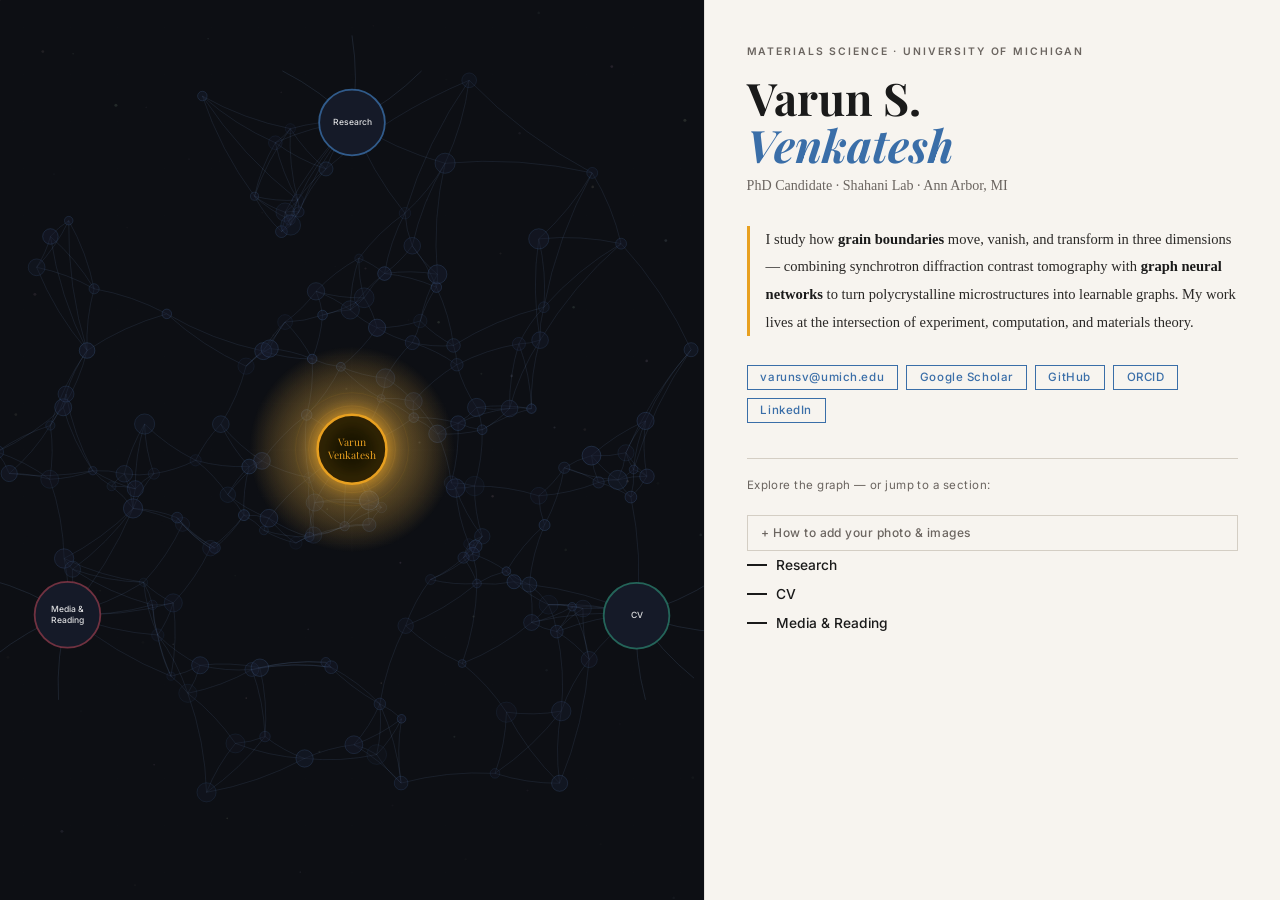
==== commit 544410fc: "Add files via upload" ====
--- a/index.html
+++ b/index.html
@@ -319,6 +319,34 @@
   max-height: 88vh;
   object-fit: contain;
   border: 1px solid rgba(255,255,255,.1);
+}
+
+/* ── UPLOAD GUIDE ────────────────────────────────────────────── */
+.upload-guide {
+  margin-top: 1.4rem;
+  border: 1px solid var(--border);
+  font-family: 'Inter', sans-serif;
+}
+.upload-guide summary {
+  font-size: .75rem; font-weight: 500; letter-spacing: .04em;
+  color: var(--muted); padding: .6rem .85rem; cursor: pointer;
+  user-select: none; list-style: none;
+}
+.upload-guide summary::-webkit-details-marker { display: none; }
+.upload-guide summary::before { content: '+ '; }
+.upload-guide[open] summary::before { content: '− '; }
+.upload-guide-body {
+  border-top: 1px solid var(--border);
+  padding: .85rem 1rem;
+  display: flex; flex-direction: column; gap: .6rem;
+  background: var(--panel2);
+}
+.upload-guide-body p { font-size: .78rem; line-height: 1.65; color: var(--muted); }
+.upload-guide-body strong { font-weight: 600; color: var(--ink); }
+.upload-guide-body code {
+  font-family: 'Courier New', monospace; font-size: .75rem;
+  background: var(--panel3); padding: 1px 5px; border-radius: 2px;
+  color: var(--blue);
 }
 
 </style>
@@ -563,347 +591,344 @@
 };
 
 // ═══════════════════════════════════════════════════════════════
-//  graph.js — Canvas engine. Dijkstra runs through ALL nodes
-//  (real + dummy). Clicking a main node animates the shortest
-//  path from hub through the full graph, then zooms in.
+//  graph.js — Dijkstra through a real graph of 150+ nodes.
+//  Hub and main nodes are NOT directly connected — the shortest
+//  path must route through dummy nodes, making Dijkstra meaningful.
 // ═══════════════════════════════════════════════════════════════
 
 var GraphEngine = (function() {
 
-  // ── State ────────────────────────────────────────────────────
   var canvas, ctx, dpr;
-  var W = 0, H = 0, animT = 0, hovId = null;
-  var cam  = {x:0,y:0,z:1};
-  var camT = {x:0,y:0,z:1};
-  var appState = 'home';
-  var mainProg = {};
-  var hovS = {};
-  var ripples = [], particles = [];
-  var wobble = {};
-
-  // All nodes: hub + main + sub + dummy (all live in world-space coords)
-  var allNodes = [];   // {id, x, y, r, type, label?, color?, glow?, ...}
-  var allEdges = [];   // {a, b, w, key}  — full adjacency for Dijkstra
-
-  // Dijkstra animation
-  var DS = null; // null when idle
-  /*  DS = {
-        phase: 'scanning' | 'pathing' | 'zooming',
-        targetId,
-        settledOrder: [id,...],   visited nodes in Dijkstra order
-        shortestPath: [id,...],   hub→...→target
-        visitedSet: Set<id>,
-        pathSet: Set<edgeKey>,
-        edgeFlow: {},             edgeKey → 0..1 brightness
-        nodeFlow: {},             id → 0..1 brightness
-        scanIdx: 0,               which settled node to light next
-        pathIdx: 0,               which path edge to light next
-        zoomProgress: 0,
-        dummyAlpha: 1,
-        onComplete: fn
+  var W=0, H=0, animT=0, hovId=null;
+  var cam={x:0,y:0,z:1}, camT={x:0,y:0,z:1};
+  var appState='home', mainProg={}, hovS={};
+  var ripples=[], particles=[], wobble={};
+  var allNodes=[], allEdges=[];
+  var DS=null; // Dijkstra animation state
+
+  // ── Geometry ──────────────────────────────────────────────────
+  // Hub at (0,0). Main nodes pushed FAR out (~420px).
+  // Dummy nodes fill the middle zone (60-360px).
+  // No direct hub→main edges — path MUST go through dummies.
+  var MAIN_R   = 420;   // main node distance from hub
+  var SUB_R    = 110;   // sub nodes orbit their main node
+  var DUMMY_N  = 150;   // number of background nodes
+  var INNER_R  = 60;    // min dummy distance from hub
+  var OUTER_R  = 390;   // max dummy distance (just inside main nodes)
+  var K_NEAR   = 4;     // dummy connects to K nearest dummies
+
+  // ── Utility ───────────────────────────────────────────────────
+  function rng(a,b){return a+Math.random()*(b-a);}
+  function dist2(a,b){return Math.hypot(a.x-b.x,a.y-b.y);}
+
+  function nodeById(id){
+    for(var i=0;i<allNodes.length;i++) if(allNodes[i].id===id) return allNodes[i];
+    return null;
+  }
+
+  // ── World build ───────────────────────────────────────────────
+  function buildWorld(){
+    allNodes=[]; allEdges=[]; mainProg={};
+
+    // Hub
+    allNodes.push({id:'hub',x:0,y:0,r:44,type:'hub',
+      label:GRAPH.hub.label,fullLabel:GRAPH.hub.fullLabel,
+      color:GRAPH.hub.color,glow:GRAPH.hub.glow});
+
+    // Main nodes — pushed far out
+    GRAPH.main.forEach(function(mn){
+      var rad=mn.angle*Math.PI/180;
+      var x=Math.cos(rad)*MAIN_R, y=Math.sin(rad)*MAIN_R;
+      allNodes.push({id:mn.id,x:x,y:y,r:42,type:'main',
+        label:mn.label,color:mn.color,glow:mn.glow,angle:mn.angle});
+      mainProg[mn.id]=0;
+
+      // Sub nodes
+      var subs=GRAPH.sub[mn.id]||[];
+      subs.forEach(function(s,si){
+        var t=subs.length===1?0:(si/(subs.length-1)-0.5);
+        var a=rad+t*Math.PI*0.6;
+        var sx=x+Math.cos(a)*SUB_R, sy=y+Math.sin(a)*SUB_R;
+        allNodes.push({id:s.id,parentId:mn.id,x:sx,y:sy,r:30,type:'sub',
+          label:s.label,color:s.color,glow:s.glow,idx:si});
+        mainProg[s.id]=0;
+      });
+    });
+
+    // Dummy nodes — fill the middle zone between hub and main nodes
+    // Also scatter a few beyond main nodes for visual depth
+    var placed=0, attempts=0;
+    while(placed<DUMMY_N && attempts<DUMMY_N*20){
+      attempts++;
+      var angle=rng(0,Math.PI*2);
+      // Bias toward the middle zone where Dijkstra paths will run
+      var r = Math.random()<0.85 ? rng(INNER_R,OUTER_R) : rng(OUTER_R,OUTER_R+120);
+      var x=Math.cos(angle)*r, y=Math.sin(angle)*r;
+      // Reject if too close to a real node
+      var tooClose=false;
+      allNodes.forEach(function(n){
+        if(n.type!=='dummy'&&dist2({x:x,y:y},n)<50) tooClose=true;
+      });
+      if(!tooClose){
+        allNodes.push({id:'d'+placed,x:x,y:y,r:rng(5,13),type:'dummy',
+          phase:rng(0,Math.PI*2),vx:rng(-0.04,0.04),vy:rng(-0.04,0.04),
+          alpha:rng(0.28,0.62),color:'#3a5a8a'});
+        placed++;
       }
-  */
-
-  var MAIN_SPOKE  = 170;
-  var SUB_SPOKE   = 95;
-  var DUMMY_COUNT = 48;
-  var EDGE_CONNECT = 3; // avg edges per dummy node
-
-  // ── World setup ───────────────────────────────────────────────
-  function buildWorld() {
-    allNodes = [];
-    allEdges = [];
-    mainProg = {};
-
-    // Hub
-    allNodes.push({id:'hub', x:0, y:0, r:44, type:'hub',
-      label:GRAPH.hub.label, fullLabel:GRAPH.hub.fullLabel,
-      color:GRAPH.hub.color, glow:GRAPH.hub.glow});
-
-    // Main nodes + sub nodes
-    GRAPH.main.forEach(function(mn) {
-      var rad = mn.angle * Math.PI / 180;
-      var mx = Math.cos(rad)*MAIN_SPOKE, my = Math.sin(rad)*MAIN_SPOKE;
-      allNodes.push({id:mn.id, x:mx, y:my, r:38, type:'main',
-        label:mn.label, color:mn.color, glow:mn.glow, angle:mn.angle});
-      mainProg[mn.id] = 0;
-
-      var subs = GRAPH.sub[mn.id] || [];
-      subs.forEach(function(s, si) {
-        var t = subs.length===1 ? 0 : (si/(subs.length-1)-0.5);
-        var a = rad + t*Math.PI*0.65;
-        var sx = mx + Math.cos(a)*SUB_SPOKE;
-        var sy = my + Math.sin(a)*SUB_SPOKE;
-        allNodes.push({id:s.id, parentId:mn.id, x:sx, y:sy, r:28, type:'sub',
-          label:s.label, color:s.color, glow:s.glow, idx:si});
-        mainProg[s.id] = 0;
-      });
-    });
-
-    // Dummy nodes — scattered in a similar world-radius to main nodes
-    var rng = function(a,b){return a+Math.random()*(b-a);};
-    for (var i=0; i<DUMMY_COUNT; i++) {
-      var angle, dist, dx, dy, tries=0;
-      do {
-        angle = rng(0, Math.PI*2);
-        dist  = rng(55, 290);
-        dx = Math.cos(angle)*dist;
-        dy = Math.sin(angle)*dist;
-        tries++;
-        // avoid placing too close to hub
-      } while (tries<40 && Math.hypot(dx,dy)<50);
-      allNodes.push({id:'d'+i, x:dx, y:dy, r:rng(5,11), type:'dummy',
-        phase:rng(0,Math.PI*2), vx:rng(-0.05,0.05), vy:rng(-0.05,0.05),
-        alpha:rng(0.3,0.6)});
     }
 
     buildEdges();
   }
 
-  function buildEdges() {
-    allEdges = [];
-    var edgeSet = {};
-
-    function addEdge(aId, bId) {
-      var key = [aId,bId].sort().join('|');
-      if (edgeSet[key]) return;
-      edgeSet[key] = true;
-      var a = nodeById(aId), b = nodeById(bId);
-      if (!a||!b) return;
-      allEdges.push({a:aId, b:bId, key:key, w:Math.hypot(a.x-b.x, a.y-b.y)});
+  function buildEdges(){
+    allEdges=[];
+    var edgeSet={};
+
+    function addEdge(aId,bId,w){
+      var key=[aId,bId].sort().join('|');
+      if(edgeSet[key]) return;
+      edgeSet[key]=true;
+      var a=nodeById(aId), b=nodeById(bId);
+      if(!a||!b) return;
+      var weight=w||dist2(a,b);
+      allEdges.push({a:aId,b:bId,key:key,w:weight});
     }
 
-    // Real graph edges
-    GRAPH.main.forEach(function(mn) {
-      addEdge('hub', mn.id);
-      (GRAPH.sub[mn.id]||[]).forEach(function(s) { addEdge(mn.id, s.id); });
-    });
-
-    // Dummy-to-dummy: each dummy connects to its K nearest dummies
-    var dummies = allNodes.filter(function(n){return n.type==='dummy';});
-    dummies.forEach(function(d, i) {
-      var nearest = dummies
-        .map(function(o,j){return {j:j,id:o.id,dist:Math.hypot(d.x-o.x,d.y-o.y)};})
-        .filter(function(x){return x.id!==d.id;})
+    // Sub nodes connect to their parent main node directly
+    GRAPH.main.forEach(function(mn){
+      (GRAPH.sub[mn.id]||[]).forEach(function(s){ addEdge(mn.id,s.id); });
+    });
+
+    // NO direct hub→main edges (that's the whole point!)
+
+    // Hub connects only to nearby dummies
+    var dummies=allNodes.filter(function(n){return n.type==='dummy';});
+    var hubNeighbors=dummies
+      .map(function(d){return{id:d.id,dist:dist2({x:0,y:0},d)};})
+      .sort(function(a,b){return a.dist-b.dist;})
+      .slice(0,8); // hub touches 8 nearest dummies
+    hubNeighbors.forEach(function(nb){ addEdge('hub',nb.id); });
+
+    // Main nodes connect only to nearby dummies
+    GRAPH.main.forEach(function(mn){
+      var m=nodeById(mn.id);
+      var near=dummies
+        .map(function(d){return{id:d.id,dist:dist2(m,d)};})
         .sort(function(a,b){return a.dist-b.dist;})
-        .slice(0, EDGE_CONNECT);
-      nearest.forEach(function(nb){ addEdge(d.id, nb.id); });
-    });
-
-    // Dummy-to-real: each dummy connects to its nearest real node if close enough
-    var realNodes = allNodes.filter(function(n){return n.type==='hub'||n.type==='main';});
-    dummies.forEach(function(d) {
-      var nearest = realNodes
-        .map(function(r){return {id:r.id, dist:Math.hypot(d.x-r.x,d.y-r.y)};})
-        .sort(function(a,b){return a.dist-b.dist;})[0];
-      if (nearest && nearest.dist < 220 && Math.random()<0.45)
-        addEdge(d.id, nearest.id);
-    });
-  }
-
-  function nodeById(id) {
-    for (var i=0;i<allNodes.length;i++) if (allNodes[i].id===id) return allNodes[i];
-    return null;
-  }
-
-  // ── Dijkstra through ALL nodes ────────────────────────────────
-  function dijkstra(startId, endId) {
-    var dist = {}, prev = {}, visited = {};
-    allNodes.forEach(function(n){ dist[n.id]=Infinity; prev[n.id]=null; });
-    dist[startId] = 0;
-
-    // Build adjacency map
-    var adj = {};
-    allEdges.forEach(function(e) {
-      if (!adj[e.a]) adj[e.a]=[];
-      if (!adj[e.b]) adj[e.b]=[];
-      adj[e.a].push({to:e.b, w:e.w});
-      adj[e.b].push({to:e.a, w:e.w});
-    });
-
-    var settled = [];
-    var pq = [{id:startId,d:0}];
-
-    while (pq.length) {
-      pq.sort(function(a,b){return a.d-b.d;});
-      var cur = pq.shift();
-      if (visited[cur.id]) continue;
-      visited[cur.id] = true;
-      settled.push(cur.id);
-      if (cur.id===endId) break;
-      (adj[cur.id]||[]).forEach(function(nb) {
-        var nd = dist[cur.id]+nb.w;
-        if (nd < dist[nb.to]) {
-          dist[nb.to]=nd; prev[nb.to]=cur.id;
-          pq.push({id:nb.to,d:nd});
-        }
+        .slice(0,8);
+      near.forEach(function(nb){ addEdge(mn.id,nb.id); });
+    });
+
+    // Dummy-to-dummy: K nearest neighbors — forms the routing fabric
+    dummies.forEach(function(d){
+      var near=dummies
+        .filter(function(o){return o.id!==d.id;})
+        .map(function(o){return{id:o.id,dist:dist2(d,o)};})
+        .sort(function(a,b){return a.dist-b.dist;})
+        .slice(0,K_NEAR);
+      near.forEach(function(nb){ addEdge(d.id,nb.id); });
+    });
+
+    // Verify connectivity: if hub can't reach a main node, add a bridge
+    GRAPH.main.forEach(function(mn){
+      var reachable=canReach('hub',mn.id);
+      if(!reachable){
+        // Find the closest dummy to this main node and force a connection
+        var m=nodeById(mn.id);
+        var closest=dummies
+          .map(function(d){return{id:d.id,dist:dist2(m,d)};})
+          .sort(function(a,b){return a.dist-b.dist;})[0];
+        if(closest) addEdge(mn.id,closest.id);
+      }
+    });
+  }
+
+  function canReach(startId,endId){
+    var adj={};
+    allEdges.forEach(function(e){
+      if(!adj[e.a])adj[e.a]=[];
+      if(!adj[e.b])adj[e.b]=[];
+      adj[e.a].push(e.b); adj[e.b].push(e.a);
+    });
+    var visited={}, queue=[startId];
+    visited[startId]=true;
+    while(queue.length){
+      var cur=queue.shift();
+      if(cur===endId) return true;
+      (adj[cur]||[]).forEach(function(nb){
+        if(!visited[nb]){visited[nb]=true;queue.push(nb);}
       });
     }
-
-    var path=[], c=endId;
-    while(c){ path.unshift(c); c=prev[c]; }
-    return {path:path, settled:settled};
-  }
-
-  // ── Start animation ───────────────────────────────────────────
-  function startDijkstra(targetId, onComplete) {
-    var result = dijkstra('hub', targetId);
-    var pathSet = new Set();
-    for (var i=0;i<result.path.length-1;i++) {
-      pathSet.add([result.path[i],result.path[i+1]].sort().join('|'));
-    }
-    DS = {
-      phase:        'scanning',
-      targetId:     targetId,
-      settledOrder: result.settled,
-      shortestPath: result.path,
-      pathSet:      pathSet,
-      edgeFlow:     {},
-      nodeFlow:     {},
-      scanIdx:      0,
-      pathIdx:      0,
-      zoomProgress: 0,
-      dummyAlpha:   1,
-      onComplete:   onComplete,
-    };
-  }
-
-  // ── Animation tick ────────────────────────────────────────────
-  function tickDS() {
-    if (!DS) return;
-
-    if (DS.phase==='scanning') {
-      // Light up settled nodes one by one (fast)
-      var SETTLE_RATE = 3; // nodes per frame
-      for (var k=0;k<SETTLE_RATE;k++) {
-        if (DS.scanIdx >= DS.settledOrder.length) {
-          DS.phase='pathing'; DS.pathIdx=0; return;
-        }
-        var nid = DS.settledOrder[DS.scanIdx++];
-        DS.nodeFlow[nid] = 0; // will ramp up
-      }
-      // Glow ramp for all settled nodes
-      DS.settledOrder.slice(0, DS.scanIdx).forEach(function(nid) {
-        DS.nodeFlow[nid] = Math.min(1, (DS.nodeFlow[nid]||0)+0.06);
-      });
-      // Dim non-path edges, slightly brighten visited edges
-      allEdges.forEach(function(e) {
-        var aSettled = DS.nodeFlow[e.a]>0, bSettled = DS.nodeFlow[e.b]>0;
-        if (aSettled&&bSettled) {
-          DS.edgeFlow[e.key] = Math.min(0.35, (DS.edgeFlow[e.key]||0)+0.04);
-        }
+    return false;
+  }
+
+  // ── Dijkstra ──────────────────────────────────────────────────
+  function dijkstra(startId,endId){
+    var adj={};
+    allEdges.forEach(function(e){
+      if(!adj[e.a])adj[e.a]=[];
+      if(!adj[e.b])adj[e.b]=[];
+      adj[e.a].push({to:e.b,w:e.w});
+      adj[e.b].push({to:e.a,w:e.w});
+    });
+    var dist={},prev={},visited={};
+    allNodes.forEach(function(n){dist[n.id]=Infinity;prev[n.id]=null;});
+    dist[startId]=0;
+    var pq=[{id:startId,d:0}],settled=[];
+    while(pq.length){
+      pq.sort(function(a,b){return a.d-b.d;});
+      var cur=pq.shift();
+      if(visited[cur.id]) continue;
+      visited[cur.id]=true; settled.push(cur.id);
+      if(cur.id===endId) break;
+      (adj[cur.id]||[]).forEach(function(nb){
+        var nd=dist[cur.id]+nb.w;
+        if(nd<dist[nb.to]){dist[nb.to]=nd;prev[nb.to]=cur.id;pq.push({id:nb.to,d:nd});}
       });
     }
-
-    if (DS.phase==='pathing') {
-      // Flash the shortest path edges one by one (slower, dramatic)
-      if (animT % 6 === 0) {
-        if (DS.pathIdx < DS.shortestPath.length-1) {
-          var pk = [DS.shortestPath[DS.pathIdx],DS.shortestPath[DS.pathIdx+1]].sort().join('|');
-          DS.edgeFlow[pk] = 1.0; // max brightness
-          DS.nodeFlow[DS.shortestPath[DS.pathIdx]] = 1.0;
+    var path=[],c=endId;
+    while(c){path.unshift(c);c=prev[c];}
+    return{path:path,settled:settled};
+  }
+
+  function startDijkstra(targetId,onComplete){
+    var result=dijkstra('hub',targetId);
+    var pathKeys=new Set();
+    for(var i=0;i<result.path.length-1;i++)
+      pathKeys.add([result.path[i],result.path[i+1]].sort().join('|'));
+    DS={
+      phase:'scanning', targetId:targetId,
+      settled:result.settled, path:result.path, pathKeys:pathKeys,
+      edgeGlow:{}, nodeGlow:{},
+      scanIdx:0, pathIdx:0,
+      holdStart:null, zoomProg:0, dummyAlpha:1,
+      onComplete:onComplete,
+    };
+  }
+
+  // ── Animation tick ────────────────────────────────────────────
+  function tickDS(){
+    if(!DS) return;
+
+    if(DS.phase==='scanning'){
+      // Reveal settled nodes fast (5 per frame)
+      for(var k=0;k<5;k++){
+        if(DS.scanIdx>=DS.settled.length){DS.phase='pathing';DS.pathIdx=0;return;}
+        DS.nodeGlow[DS.settled[DS.scanIdx++]]=0;
+      }
+      // Ramp glow for all settled so far
+      for(var i=0;i<DS.scanIdx;i++){
+        var nid=DS.settled[i];
+        DS.nodeGlow[nid]=Math.min(0.5,(DS.nodeGlow[nid]||0)+0.05);
+      }
+      // Dim-light edges between settled nodes
+      allEdges.forEach(function(e){
+        if(DS.nodeGlow[e.a]>0&&DS.nodeGlow[e.b]>0)
+          DS.edgeGlow[e.key]=Math.min(0.3,(DS.edgeGlow[e.key]||0)+0.04);
+      });
+    }
+
+    if(DS.phase==='pathing'){
+      // One path node/edge per 8 frames — slow and dramatic
+      if(animT%8===0){
+        if(DS.pathIdx<DS.path.length){
+          var nid=DS.path[DS.pathIdx];
+          DS.nodeGlow[nid]=1.0;
+          if(DS.pathIdx>0){
+            var pk=[DS.path[DS.pathIdx-1],nid].sort().join('|');
+            DS.edgeGlow[pk]=1.0;
+          }
           DS.pathIdx++;
         } else {
-          DS.nodeFlow[DS.targetId] = 1.0;
-          // Hold for a beat then zoom
-          if (!DS.holdStart) DS.holdStart = animT;
-          if (animT - DS.holdStart > 30) {
-            DS.phase = 'zooming';
-            if (DS.onComplete) DS.onComplete(DS.targetId);
+          if(!DS.holdStart) DS.holdStart=animT;
+          if(animT-DS.holdStart>40){
+            DS.phase='zooming';
+            if(DS.onComplete) DS.onComplete(DS.targetId);
           }
         }
       }
-      // Keep ramping all settled nodes
-      DS.settledOrder.forEach(function(nid) {
-        DS.nodeFlow[nid] = Math.min(1, (DS.nodeFlow[nid]||0)+0.04);
-      });
     }
 
-    if (DS.phase==='zooming') {
-      DS.zoomProgress = Math.min(1, DS.zoomProgress+0.03);
-      DS.dummyAlpha   = Math.max(0, 1 - DS.zoomProgress*1.8);
-      if (DS.zoomProgress>=1) DS=null;
+    if(DS.phase==='zooming'){
+      DS.zoomProg=Math.min(1,DS.zoomProg+0.025);
+      DS.dummyAlpha=Math.max(0,1-DS.zoomProg*2);
+      if(DS.zoomProg>=1) DS=null;
     }
   }
 
   // ── Draw helpers ─────────────────────────────────────────────
   function ts(wx,wy){return{sx:W/2+(wx-cam.x)*cam.z,sy:H/2+(wy-cam.y)*cam.z};}
 
-  function circle(sx,sy,r,fill,stroke,sw) {
-    ctx.beginPath(); ctx.arc(sx,sy,r,0,Math.PI*2);
+  function circ(sx,sy,r,fill,stroke,sw){
+    ctx.beginPath();ctx.arc(sx,sy,r,0,Math.PI*2);
     if(fill){ctx.fillStyle=fill;ctx.fill();}
     if(stroke){ctx.strokeStyle=stroke;ctx.lineWidth=sw||1;ctx.stroke();}
   }
 
-  function glowCircle(sx,sy,r,fill,glowColor,glowR) {
-    if(glowColor){
-      var g=ctx.createRadialGradient(sx,sy,r*0.2,sx,sy,glowR);
-      g.addColorStop(0,glowColor+'66'); g.addColorStop(1,glowColor+'00');
-      ctx.beginPath();ctx.arc(sx,sy,glowR,0,Math.PI*2);ctx.fillStyle=g;ctx.fill();
+  function glowCirc(sx,sy,r,fill,gc,gr){
+    if(gc){
+      var g=ctx.createRadialGradient(sx,sy,r*0.2,sx,sy,gr);
+      g.addColorStop(0,gc+'60');g.addColorStop(1,gc+'00');
+      ctx.beginPath();ctx.arc(sx,sy,gr,0,Math.PI*2);ctx.fillStyle=g;ctx.fill();
     }
-    circle(sx,sy,r,fill);
-  }
-
-  function ring(sx,sy,r,color,lw,alpha) {
+    circ(sx,sy,r,fill);
+  }
+
+  function ring(sx,sy,r,color,lw,alpha){
     ctx.save();ctx.globalAlpha=alpha!=null?alpha:1;
     ctx.beginPath();ctx.arc(sx,sy,r,0,Math.PI*2);
     ctx.strokeStyle=color;ctx.lineWidth=lw;ctx.stroke();
     ctx.restore();
   }
 
-  function line(ax,ay,bx,by,color,alpha,lw,dash) {
+  function ln(ax,ay,bx,by,color,alpha,lw,dash){
     ctx.save();ctx.globalAlpha=alpha!=null?alpha:1;
     ctx.beginPath();ctx.moveTo(ax,ay);
-    // gentle curve
     var mx=(ax+bx)/2,my=(ay+by)/2;
-    ctx.quadraticCurveTo(mx+(ay-by)*0.1,my+(bx-ax)*0.1,bx,by);
+    ctx.quadraticCurveTo(mx+(ay-by)*0.08,my+(bx-ax)*0.08,bx,by);
     ctx.strokeStyle=color;ctx.lineWidth=lw||1;
     if(dash){ctx.setLineDash(dash);ctx.lineDashOffset=-animT*0.015;}
     ctx.stroke();ctx.setLineDash([]);
     ctx.restore();
   }
 
-  function label(sx,sy,text,size,color,weight) {
+  function lbl(sx,sy,text,size,color,weight){
     var lines=text.split('\n');
     ctx.save();
     ctx.font=(weight||'400')+' '+size+'px \'Inter\',sans-serif';
     ctx.fillStyle=color;ctx.textAlign='center';ctx.textBaseline='middle';
-    var lh=size*1.25, oy=-(lines.length-1)*lh/2;
+    var lh=size*1.25,oy=-(lines.length-1)*lh/2;
     lines.forEach(function(l,i){ctx.fillText(l,sx,sy+oy+i*lh);});
     ctx.restore();
   }
 
-  function serifLabel(sx,sy,text,size,color) {
+  function serifLbl(sx,sy,text,size,color){
     var lines=text.split('\n');
     ctx.save();
     ctx.font=size+'px \'Playfair Display\',serif';
     ctx.fillStyle=color;ctx.textAlign='center';ctx.textBaseline='middle';
-    var lh=size*1.3, oy=-(lines.length-1)*lh/2;
+    var lh=size*1.3,oy=-(lines.length-1)*lh/2;
     lines.forEach(function(l,i){ctx.fillText(l,sx,sy+oy+i*lh);});
     ctx.restore();
   }
 
-  function wob(id) {
+  function getWob(id){
     if(!wobble[id]) wobble[id]=Math.random()*Math.PI*2;
-    return Math.sin(animT*0.04+wobble[id])*1.4;
-  }
-
-  function particle(ax,ay,bx,by,color) {
+    return Math.sin(animT*0.04+wobble[id])*1.5;
+  }
+
+  function spawnParticle(ax,ay,bx,by,color){
     var t=Math.random();
-    particles.push({
-      x:ax+(bx-ax)*t,y:ay+(by-ay)*t,
-      vx:(bx-ax)*0.003*(0.5+Math.random()),
-      vy:(by-ay)*0.003*(0.5+Math.random()),
-      r:1.5+Math.random()*1.5, color:color, alpha:0.8
-    });
-  }
-
-  // ── Main loop ─────────────────────────────────────────────────
-  function loop() {
+    particles.push({x:ax+(bx-ax)*t,y:ay+(by-ay)*t,
+      vx:(bx-ax)*0.004*(0.4+Math.random()),vy:(by-ay)*0.004*(0.4+Math.random()),
+      r:1.5+Math.random()*2,color:color,alpha:0.85});
+  }
+
+  // ── Main render loop ─────────────────────────────────────────
+  function loop(){
     requestAnimationFrame(loop);
     animT++;
-
-    var pw=canvas.parentElement.clientWidth, ph=canvas.parentElement.clientHeight;
+    var pw=canvas.parentElement.clientWidth,ph=canvas.parentElement.clientHeight;
     if(W!==pw||H!==ph){
       W=pw;H=ph;
       canvas.width=W*dpr;canvas.height=H*dpr;
@@ -911,12 +936,10 @@
       ctx.scale(dpr,dpr);
       if(allNodes.length===0) buildWorld();
     }
-
     cam.x+=(camT.x-cam.x)*0.07;
     cam.y+=(camT.y-cam.y)*0.07;
     cam.z+=(camT.z-cam.z)*0.07;
 
-    // Sub-node expand progress
     GRAPH.main.forEach(function(mn){
       var want=appState===mn.id?1:0;
       mainProg[mn.id]=(mainProg[mn.id]||0)+(want-mainProg[mn.id])*0.09;
@@ -928,292 +951,268 @@
     tickDS();
     ctx.clearRect(0,0,W,H);
 
-    // ── Background ──
+    // Starfield
     ctx.save();
-    for(var i=0;i<60;i++){
-      var px=((i*73.1)%W+W)%W, py=((i*53.7)%H+H)%H;
-      var pa=0.1+0.07*Math.sin(animT*0.02+i);
-      ctx.beginPath();ctx.arc(px,py,0.7+((i*31)%10)*0.12,0,Math.PI*2);
-      ctx.fillStyle='hsla('+((i*137.5)%360)+',35%,70%,'+pa+')';ctx.fill();
+    for(var i=0;i<80;i++){
+      var px=((i*73.1)%W+W)%W,py=((i*53.7)%H+H)%H;
+      var pa=0.08+0.06*Math.sin(animT*0.02+i);
+      ctx.beginPath();ctx.arc(px,py,0.6+((i*31)%10)*0.1,0,Math.PI*2);
+      ctx.fillStyle='hsla('+((i*137.5)%360)+',30%,75%,'+pa+')';ctx.fill();
     }
     ctx.restore();
 
-    // Animated grid
-    ctx.save();ctx.strokeStyle='rgba(255,255,255,.02)';ctx.lineWidth=0.5;
+    // Grid
+    ctx.save();ctx.strokeStyle='rgba(255,255,255,.018)';ctx.lineWidth=0.5;
     var gs=60*cam.z;
-    var ox=((W/2-cam.x*cam.z)%gs+gs)%gs, oy=((H/2-cam.y*cam.z)%gs+gs)%gs;
+    var ox=((W/2-cam.x*cam.z)%gs+gs)%gs,oy=((H/2-cam.y*cam.z)%gs+gs)%gs;
     for(var x=ox-gs;x<W;x+=gs){ctx.beginPath();ctx.moveTo(x,0);ctx.lineTo(x,H);ctx.stroke();}
     for(var y=oy-gs;y<H;y+=gs){ctx.beginPath();ctx.moveTo(0,y);ctx.lineTo(W,y);ctx.stroke();}
     ctx.restore();
 
-    var dAlpha = DS ? DS.dummyAlpha : (appState==='home'?1:0.15);
-
-    // ── Draw ALL edges ────────────────────────────────────────────
+    var dAlpha=DS?DS.dummyAlpha:(appState==='home'?1:0.15);
+
+    // ── Drift dummies ─────────────────────────────────────────
+    allNodes.forEach(function(n){
+      if(n.type!=='dummy') return;
+      n.x+=n.vx*0.2; n.y+=n.vy*0.2;
+      var r2=Math.hypot(n.x,n.y);
+      if(r2>OUTER_R+130||r2<INNER_R-20){n.vx*=-1;n.vy*=-1;}
+    });
+
+    // ── Draw ALL edges ────────────────────────────────────────
     allEdges.forEach(function(e){
-      var an=nodeById(e.a), bn=nodeById(e.b);
+      var an=nodeById(e.a),bn=nodeById(e.b);
       if(!an||!bn) return;
-
-      // Move dummy nodes slightly in world space
-      if(an.type==='dummy'){
-        an.x+=an.vx*0.25; an.y+=an.vy*0.25;
-        if(Math.abs(an.x)>310||Math.abs(an.y)>310){an.vx*=-1;an.vy*=-1;}
-      }
-
-      var pa=ts(an.x,an.y), pb=ts(bn.x,bn.y);
-      var isDummy = an.type==='dummy'||bn.type==='dummy';
-      var baseAlpha = isDummy ? dAlpha*0.18 : (appState==='home'?0.22:0.1);
-
-      if(DS) {
-        var flow = DS.edgeFlow[e.key]||0;
-        var isPath = DS.pathSet && DS.pathSet.has(e.key);
-        if(flow>0) {
-          if(isPath) {
-            // Shortest path: bright, glowing, thick
-            ctx.save();
-            ctx.shadowColor='#f0c060';ctx.shadowBlur=16;
-            line(pa.sx,pa.sy,pb.sx,pb.sy,'#f0c060',flow,2.5+flow*1.5,[6,4]);
-            ctx.restore();
-            if(animT%6===0 && flow>0.5) particle(pa.sx,pa.sy,pb.sx,pb.sy,'#f0c060');
-          } else {
-            // Visited but not path: dim teal
-            line(pa.sx,pa.sy,pb.sx,pb.sy,'#4aaa8a',flow*0.4,1);
-          }
+      var pa=ts(an.x,an.y),pb=ts(bn.x,bn.y);
+      var isDummy=an.type==='dummy'||bn.type==='dummy';
+
+      if(DS){
+        var glow=DS.edgeGlow[e.key]||0;
+        var isPath=DS.pathKeys.has(e.key);
+        if(isPath&&glow>0){
+          // Shortest path: gold, glowing, thick
+          ctx.save();ctx.shadowColor='#f0c060';ctx.shadowBlur=18;
+          ln(pa.sx,pa.sy,pb.sx,pb.sy,'#f0c060',glow,3+glow*2,[7,4]);
+          ctx.restore();
+          if(animT%5===0&&glow>0.7) spawnParticle(pa.sx,pa.sy,pb.sx,pb.sy,'#f0c060');
+        } else if(glow>0){
+          // Visited, not shortest path: dim teal
+          ln(pa.sx,pa.sy,pb.sx,pb.sy,'#3a9a7a',glow*0.5,0.8);
         } else {
-          line(pa.sx,pa.sy,pb.sx,pb.sy,'rgba(255,255,255,.06)',isDummy?dAlpha*0.12:0.08,0.5);
+          // Unvisited
+          ln(pa.sx,pa.sy,pb.sx,pb.sy,'rgba(255,255,255,.05)',isDummy?dAlpha*0.1:0.07,0.5);
         }
       } else {
         // Normal state
-        var isSub = (an.type==='sub'||bn.type==='sub');
-        var isMainHub = (!isDummy&&!isSub);
-        var a = isMainHub&&appState!=='home' ?
-          (GRAPH.main.some(function(mn){return mn.id===an.id||mn.id===bn.id;})&&
-           (an.id===appState||bn.id===appState) ? 0.55 : 0.06) : baseAlpha;
-        line(pa.sx,pa.sy,pb.sx,pb.sy,'rgba(180,210,255,1)',a,0.6);
+        var baseA=isDummy?dAlpha*0.16:0.2;
+        if(appState!=='home'&&!isDummy){
+          var aMain=GRAPH.main.some(function(mn){return mn.id===an.id||mn.id===bn.id;});
+          baseA=aMain?0.06:0.1;
+        }
+        ln(pa.sx,pa.sy,pb.sx,pb.sy,'rgba(150,190,255,1)',baseA,0.6);
       }
     });
 
-    // ── Draw ALL nodes ────────────────────────────────────────────
-    allNodes.forEach(function(n){
-      if(n.type==='hub') return; // drawn last
-
-      var p=ts(n.x,n.y);
-      var flow=DS?(DS.nodeFlow[n.id]||0):0;
-
-      if(n.type==='dummy') {
-        if(dAlpha<0.01) return;
-        var pulse=0.5+0.5*Math.sin(animT*0.03+n.phase);
+    // ── Draw dummy nodes ──────────────────────────────────────
+    if(dAlpha>0.01){
+      allNodes.forEach(function(n){
+        if(n.type!=='dummy') return;
+        var p=ts(n.x,n.y);
         var dr=n.r*cam.z;
+        var pulse=0.5+0.5*Math.sin(animT*0.025+n.phase);
+        var glow=DS?(DS.nodeGlow[n.id]||0):0;
+        var isOnPath=DS&&DS.path&&DS.path.indexOf(n.id)>=0;
+
         ctx.save();
-        ctx.globalAlpha=dAlpha*(n.alpha*0.55+0.2*pulse);
-        if(DS&&flow>0){
-          ctx.shadowColor=DS.pathSet&&DS.pathSet.has('dummy')?'#f0c060':'#4aaa8a';
-          ctx.shadowBlur=8*flow;
-          ctx.globalAlpha=Math.min(1,dAlpha*(n.alpha+flow*0.5));
+        ctx.globalAlpha=dAlpha*(n.alpha*0.55+0.18*pulse);
+        if(glow>0){
+          ctx.shadowColor=isOnPath?'#f0c060':'#3a9a7a';
+          ctx.shadowBlur=isOnPath?14*glow:8*glow;
+          ctx.globalAlpha=Math.min(1,dAlpha*(n.alpha+glow*0.8));
+          circ(p.sx,p.sy,dr*(1+glow*0.3),isOnPath?'#c09020':'#2a7a5a');
+        } else {
+          circ(p.sx,p.sy,dr,'#1a2035','rgba(100,150,220,0.5)',0.8);
         }
-        circle(p.sx,p.sy,dr,'#1a2035','rgba(120,170,220,0.55)',0.8);
         ctx.restore();
-
-        if(DS&&flow>0) {
-          // bright settled glow
-          ctx.save();ctx.globalAlpha=flow*dAlpha*0.9;
-          ctx.shadowColor='#4aaa8a';ctx.shadowBlur=12;
-          circle(p.sx,p.sy,dr*1.1,'#2a5a4a');
+      });
+    }
+
+    // ── Draw sub nodes ────────────────────────────────────────
+    GRAPH.main.forEach(function(mn){
+      var mp=mainProg[mn.id]||0; if(mp<0.01) return;
+      var m=nodeById(mn.id), mp2=ts(m.x,m.y);
+      allNodes.filter(function(n){return n.parentId===mn.id;}).forEach(function(s){
+        var p=ts(s.x,s.y);
+        var ssx=mp2.sx+(p.sx-mp2.sx)*mp,ssy=mp2.sy+(p.sy-mp2.sy)*mp;
+        var shov=hovId===s.id;
+        var sr=s.r*cam.z*(hovS[s.id]||1);
+        ctx.save();ctx.globalAlpha=Math.min(1,mp*1.4);
+        if(shov){ctx.shadowColor=s.glow;ctx.shadowBlur=14;}
+        glowCirc(ssx,ssy,sr,shov?s.color:'#151a28',shov?s.glow:null,sr*2.2);
+        circ(ssx,ssy,sr,null,s.color+'88',1);
+        ctx.restore();
+        if(mp>0.45){
+          var sfs=Math.min(Math.max(8,sr*0.36),sr*0.34);
+          ctx.save();ctx.globalAlpha=(mp-0.45)/0.55;
+          lbl(ssx,ssy,s.label,sfs,shov?'#fff':'rgba(255,255,255,.82)','500');
           ctx.restore();
         }
-        return;
+      });
+    });
+
+    // ── Draw main nodes ───────────────────────────────────────
+    GRAPH.main.forEach(function(mn){
+      var m=nodeById(mn.id);
+      var active=appState===mn.id;
+      var fade=appState!=='home'&&!active;
+      var mhov=hovId===mn.id;
+      var mr=m.r*cam.z*(hovS[mn.id]||1);
+      var wy=getWob(mn.id);
+      var p=ts(m.x,m.y);
+      var sx=p.sx,sy=p.sy+wy;
+      var dsGlow=DS?(DS.nodeGlow[mn.id]||0):0;
+      var onPath=DS&&DS.path&&DS.path.indexOf(mn.id)>=0;
+
+      ctx.save();ctx.globalAlpha=DS?(fade?0.25:1):(fade?0.08:1);
+      if(onPath&&dsGlow>0){
+        ctx.shadowColor='#f0c060';ctx.shadowBlur=28*dsGlow;
+      } else if(mhov||active){
+        ctx.shadowColor=mn.glow;ctx.shadowBlur=active?28:14;
       }
-
-      if(n.type==='main') {
-        var active=appState===n.id;
-        var fade=appState!=='home'&&!active;
-        var mhov=hovId===n.id;
-        var mr=n.r*cam.z*(hovS[n.id]||1);
-        var wy=wob(n.id);
-        var sx=p.sx, sy=p.sy+wy;
-        var globalA=DS?(fade?0.3:1):(fade?0.1:1);
-
-        ctx.save();ctx.globalAlpha=globalA;
-        if(DS&&flow>0){
-          ctx.shadowColor=DS.pathSet&&DS.pathSet.has([n.id,'hub'].sort().join('|'))||
-            DS.shortestPath.indexOf(n.id)>=0?'#f0c060':n.glow;
-          ctx.shadowBlur=20*flow;
-        } else if(mhov||active){
-          ctx.shadowColor=n.glow;ctx.shadowBlur=active?28:14;
-        }
-        if(active){
-          var pls=0.5+0.5*Math.sin(animT*0.06);
-          ring(sx,sy,mr+6+4*pls,n.glow,1,0.15+0.1*pls);
-        }
-        glowCircle(sx,sy,mr,active?n.color:(mhov?n.color+'dd':'#151a28'),
-          (mhov||active||flow>0.3)?n.glow:null,mr*2.5);
-        circle(sx,sy,mr,null,n.color+(active?'ff':flow>0.5?'ff':'bb'),active?2:1.5);
+      if(active){
+        var pls=0.5+0.5*Math.sin(animT*0.06);
+        ring(sx,sy,mr+7+5*pls,mn.glow,1.2,0.18+0.1*pls);
+      }
+      glowCirc(sx,sy,mr,active?mn.color:(mhov?mn.color+'dd':'#151a28'),
+        (mhov||active||dsGlow>0.4)?mn.glow:null,mr*2.5);
+      circ(sx,sy,mr,null,
+        onPath&&dsGlow>0.5?'#f0c060':(mn.color+(active?'ff':'cc')),
+        active?2.5:1.8);
+      ctx.restore();
+
+      if(!fade||active){
+        var fs=Math.min(Math.max(9,mr*0.28),mr*0.26);
+        ctx.save();ctx.globalAlpha=DS&&!onPath&&dsGlow<0.3?0.25:(fade?0.08:1);
+        lbl(sx,sy,mn.label,fs,active||mhov||dsGlow>0.6?'#fff':'rgba(255,255,255,.85)','500');
         ctx.restore();
-
-        if(!fade||active){
-          var fs=Math.min(Math.max(9,mr*0.31),mr*0.29);
-          ctx.save();ctx.globalAlpha=DS&&!DS.shortestPath.includes(n.id)&&flow<0.3?0.3:globalA;
-          label(sx,sy,n.label,fs,active||mhov||flow>0.5?'#fff':'rgba(255,255,255,.82)','500');
-          ctx.restore();
-        }
-        return;
       }
-
-      if(n.type==='sub') {
-        var mn2=nodeById(n.parentId);
-        if(!mn2) return;
-        var mp=mainProg[n.parentId]||0;
-        if(mp<0.01) return;
-        var mp2=ts(mn2.x,mn2.y);
-        var ssx=mp2.sx+(p.sx-mp2.sx)*mp, ssy=mp2.sy+(p.sy-mp2.sy)*mp;
-        var shov=hovId===n.id;
-        var sr=n.r*cam.z*(hovS[n.id]||1);
-        ctx.save();ctx.globalAlpha=Math.min(1,mp*1.4);
-        if(shov){ctx.shadowColor=n.glow;ctx.shadowBlur=14;}
-        glowCircle(ssx,ssy,sr,shov?n.color:'#151a28',shov?n.glow:null,sr*2.2);
-        circle(ssx,ssy,sr,null,n.color+'88',1);
-        ctx.restore();
-        if(mp>0.45){
-          var sfs=Math.min(Math.max(8,sr*0.37),sr*0.35);
-          ctx.save();ctx.globalAlpha=(mp-0.45)/0.55;
-          label(ssx,ssy,n.label,sfs,shov?'#fff':'rgba(255,255,255,.8)','500');
-          ctx.restore();
-        }
-      }
-    });
-
-    // ── Hub ──────────────────────────────────────────────────────
+    });
+
+    // ── Hub ───────────────────────────────────────────────────
     (function(){
       var hub=nodeById('hub');
       var p=ts(hub.x,hub.y);
-      var hy=wob('hub')*0.4;
-      var sx=p.sx,sy=p.sy+hy;
+      var wy=getWob('hub')*0.5;
+      var sx=p.sx,sy=p.sy+wy;
       var hr=hub.r*cam.z*(hovS['hub']||1);
       var pls=0.5+0.5*Math.sin(animT*0.03);
-      var hubFlow=DS?(DS.nodeFlow['hub']||0):0;
+      var hg=DS?(DS.nodeGlow['hub']||0):0;
       ctx.save();
-      ring(sx,sy,hr+14+6*pls,'#e8a020',0.8,0.06+0.04*pls);
-      ring(sx,sy,hr+8,'#e8a020',0.8,0.12+0.04*pls);
-      ctx.shadowColor=hubFlow>0?'#f0c060':'#e8a020';
-      ctx.shadowBlur=hovId==='hub'?30:(hubFlow>0?24:18);
-      glowCircle(sx,sy,hr,'#1a1500','#f0c060',hr*2.8);
-      circle(sx,sy,hr,null,'#e8a020',2);
+      ring(sx,sy,hr+16+7*pls,'#e8a020',0.8,0.05+0.04*pls);
+      ring(sx,sy,hr+9,'#e8a020',0.8,0.11+0.04*pls);
+      ctx.shadowColor=hg>0?'#f0c060':'#e8a020';
+      ctx.shadowBlur=hovId==='hub'?32:(hg>0?28:20);
+      glowCirc(sx,sy,hr,'#1a1500','#f0c060',hr*3);
+      circ(sx,sy,hr,null,hg>0?'#f0c060':'#e8a020',2.5);
       ctx.restore();
-      var hfs=Math.min(Math.max(10,hr*0.35),hr*0.31);
-      serifLabel(sx,sy,hub.fullLabel||hub.label,hfs,'#e8a020');
+      var hfs=Math.min(Math.max(10,hr*0.33),hr*0.30);
+      serifLbl(sx,sy,hub.fullLabel||hub.label,hfs,'#e8a020');
     })();
 
-    // ── Ripples & particles ──────────────────────────────────────
+    // Ripples
     ripples=ripples.filter(function(r){return r.a>0.02;});
     ripples.forEach(function(r){
-      ring(r.x,r.y,r.r,r.color,1.2,r.a);
-      r.r+=2.5;r.a*=0.88;
-    });
-
+      ring(r.x,r.y,r.r,r.color,1.2,r.a);r.r+=2.5;r.a*=0.88;
+    });
+
+    // Particles
     particles=particles.filter(function(p){return p.alpha>0.05;});
     particles.forEach(function(p){
       ctx.save();ctx.globalAlpha=p.alpha;
       ctx.beginPath();ctx.arc(p.x,p.y,p.r,0,Math.PI*2);
       ctx.fillStyle=p.color;ctx.fill();ctx.restore();
-      p.x+=p.vx;p.y+=p.vy;p.alpha*=0.93;p.r*=0.97;
-    });
-
-    // Active-edge particles (non-Dijkstra)
-    if(!DS) {
+      p.x+=p.vx;p.y+=p.vy;p.alpha*=0.93;p.r*=0.96;
+    });
+
+    // Active edge particles (non-DS)
+    if(!DS&&appState!=='home'){
       GRAPH.main.forEach(function(mn){
         if(appState!==mn.id) return;
-        var hub=nodeById('hub'), m=nodeById(mn.id);
-        var ph=ts(hub.x,hub.y), pm=ts(m.x,m.y);
-        if(animT%10===0) particle(ph.sx,ph.sy,pm.sx,pm.sy,mn.glow);
+        // spark along path edges
+        if(animT%8===0){
+          var m=nodeById(mn.id);
+          var pm=ts(m.x,m.y),ph=ts(0,0);
+          spawnParticle(ph.sx,ph.sy,pm.sx,pm.sy,mn.glow);
+        }
       });
     }
 
     // Hover springs
     allNodes.forEach(function(n){
-      var want=hovId===n.id?1.12:1;
+      var want=hovId===n.id?1.13:1;
       hovS[n.id]=(hovS[n.id]||1)+(want-(hovS[n.id]||1))*0.13;
     });
   }
 
-  // ── Hit testing ──────────────────────────────────────────────
-  function hitTest(mx,my) {
-    if(DS) return null; // ignore clicks during animation
-
-    // Sub nodes first
-    var subHit=null;
+  // ── Hit testing ───────────────────────────────────────────────
+  function hitTest(mx,my){
+    if(DS) return null;
+    // Sub nodes
+    var hit=null;
     GRAPH.main.forEach(function(mn){
-      var mp=mainProg[mn.id]||0; if(mp<0.15) return;
-      var m=nodeById(mn.id), mp2=ts(m.x,m.y);
-      allNodes.filter(function(n){return n.parentId===mn.id&&n.type==='sub';}).forEach(function(s){
+      var mp=mainProg[mn.id]||0;if(mp<0.15)return;
+      var m=nodeById(mn.id),mp2=ts(m.x,m.y);
+      allNodes.filter(function(n){return n.parentId===mn.id;}).forEach(function(s){
         var p=ts(s.x,s.y);
-        var ssx=mp2.sx+(p.sx-mp2.sx)*mp, ssy=mp2.sy+(p.sy-mp2.sy)*mp;
-        if(Math.hypot(mx-ssx,my-ssy)<s.r*cam.z+6) subHit=s;
+        var ssx=mp2.sx+(p.sx-mp2.sx)*mp,ssy=mp2.sy+(p.sy-mp2.sy)*mp;
+        if(Math.hypot(mx-ssx,my-ssy)<s.r*cam.z+6)hit=s;
       });
     });
-    if(subHit) return subHit;
-
+    if(hit) return hit;
     // Main nodes
     for(var i=0;i<GRAPH.main.length;i++){
-      var m=nodeById(GRAPH.main[i].id), p=ts(m.x,m.y);
-      if(Math.hypot(mx-p.sx,my-p.sy)<m.r*cam.z+6) return m;
+      var m=nodeById(GRAPH.main[i].id),p=ts(m.x,m.y);
+      if(Math.hypot(mx-p.sx,my-p.sy)<m.r*cam.z+8)return m;
     }
-
     // Hub
-    var hub=nodeById('hub'), hp=ts(hub.x,hub.y);
-    if(Math.hypot(mx-hp.sx,my-hp.sy)<hub.r*cam.z+6) return hub;
-
+    var hub=nodeById('hub'),hp=ts(hub.x,hub.y);
+    if(Math.hypot(mx-hp.sx,my-hp.sy)<hub.r*cam.z+8)return hub;
     return null;
   }
 
-  // ── Camera ───────────────────────────────────────────────────
-  function setCamHome(){
-    camT={x:0,y:0,z:Math.min(W,H)/500};
-  }
+  // ── Camera ────────────────────────────────────────────────────
+  function setCamHome(){camT={x:0,y:0,z:Math.min(W,H)/900};}
   function setCamOnMain(id){
     var m=nodeById(id);
-    camT={x:m.x,y:m.y,z:Math.min(W,H)/270};
-  }
-
-  // ── Public API ───────────────────────────────────────────────
+    camT={x:m.x,y:m.y,z:Math.min(W,H)/320};
+  }
+
+  // ── Public API ────────────────────────────────────────────────
   return {
-    init: function(canvasEl){
-      canvas=canvasEl; ctx=canvas.getContext('2d');
+    init:function(canvasEl){
+      canvas=canvasEl;ctx=canvas.getContext('2d');
       dpr=window.devicePixelRatio||1;
-      W=canvas.parentElement.clientWidth; H=canvas.parentElement.clientHeight;
-      canvas.width=W*dpr; canvas.height=H*dpr;
-      canvas.style.width=W+'px'; canvas.style.height=H+'px';
+      W=canvas.parentElement.clientWidth;H=canvas.parentElement.clientHeight;
+      canvas.width=W*dpr;canvas.height=H*dpr;
+      canvas.style.width=W+'px';canvas.style.height=H+'px';
       ctx.scale(dpr,dpr);
-      buildWorld();
-      setCamHome(); cam={x:camT.x,y:camT.y,z:camT.z};
+      buildWorld();setCamHome();cam={x:camT.x,y:camT.y,z:camT.z};
       loop();
     },
-
-    setHome: function(){ appState='home'; DS=null; setCamHome(); },
-    setSection: function(id){ appState=id; setCamOnMain(id); },
-    clearSubState: function(){},
-    setSubState: function(){},
-
-    animateTo: function(targetId, onComplete){
+    setHome:function(){appState='home';DS=null;setCamHome();},
+    setSection:function(id){appState=id;setCamOnMain(id);},
+    clearSubState:function(){},setSubState:function(){},
+    animateTo:function(targetId,onComplete){
       DS=null;
-      buildEdges(); // refresh in case dummy nodes drifted
-      startDijkstra(targetId, function(id){
+      startDijkstra(targetId,function(id){
         setCamOnMain(id);
-        if(onComplete) onComplete(id);
+        if(onComplete)onComplete(id);
       });
     },
-
-    spawnRipple: function(mx,my,color){
-      ripples.push({x:mx,y:my,r:4,a:0.7,color:color||'#e8a020'});
-    },
-
-    onMouseMove: function(mx,my){
-      if(DS) return null;
-      var n=hitTest(mx,my); hovId=n?n.id:null; return n;
-    },
-    onMouseLeave: function(){ hovId=null; },
-    onClick: function(mx,my){
-      if(DS) return null;
-      return hitTest(mx,my);
-    },
+    spawnRipple:function(mx,my,color){ripples.push({x:mx,y:my,r:4,a:0.7,color:color||'#e8a020'});},
+    onMouseMove:function(mx,my){if(DS)return null;var n=hitTest(mx,my);hovId=n?n.id:null;return n;},
+    onMouseLeave:function(){hovId=null;},
+    onClick:function(mx,my){if(DS)return null;return hitTest(mx,my);},
   };
 }());
 
@@ -1279,6 +1278,14 @@
       <p class="h-bio">${p.bio}</p>
       <div class="h-links">${links}</div>
       <p class="h-hint">Explore the graph — or jump to a section:</p>
+      <details class="upload-guide">
+        <summary>How to add your photo &amp; images</summary>
+        <div class="upload-guide-body">
+          <p><strong>Profile photo:</strong> Upload a file named <code>profile.jpg</code> to <code>assets/img/</code> in your GitHub repo. It will appear automatically.</p>
+          <p><strong>Research images:</strong> Upload any image to <code>assets/img/</code>, then add the path to the <code>images</code> array in <code>data.js</code> under the relevant research item. Example: <code>images: ['assets/img/gnn_fig.png']</code></p>
+          <p><strong>YouTube videos:</strong> Add the full YouTube URL to the <code>url</code> field of a video entry in <code>data.js</code>. The thumbnail appears automatically.</p>
+        </div>
+      </details>
       ${navBtns}
     `;
   }
@@ -1534,4 +1541,4 @@
 });
 </script>
 </body>
-</html>
+</html>
